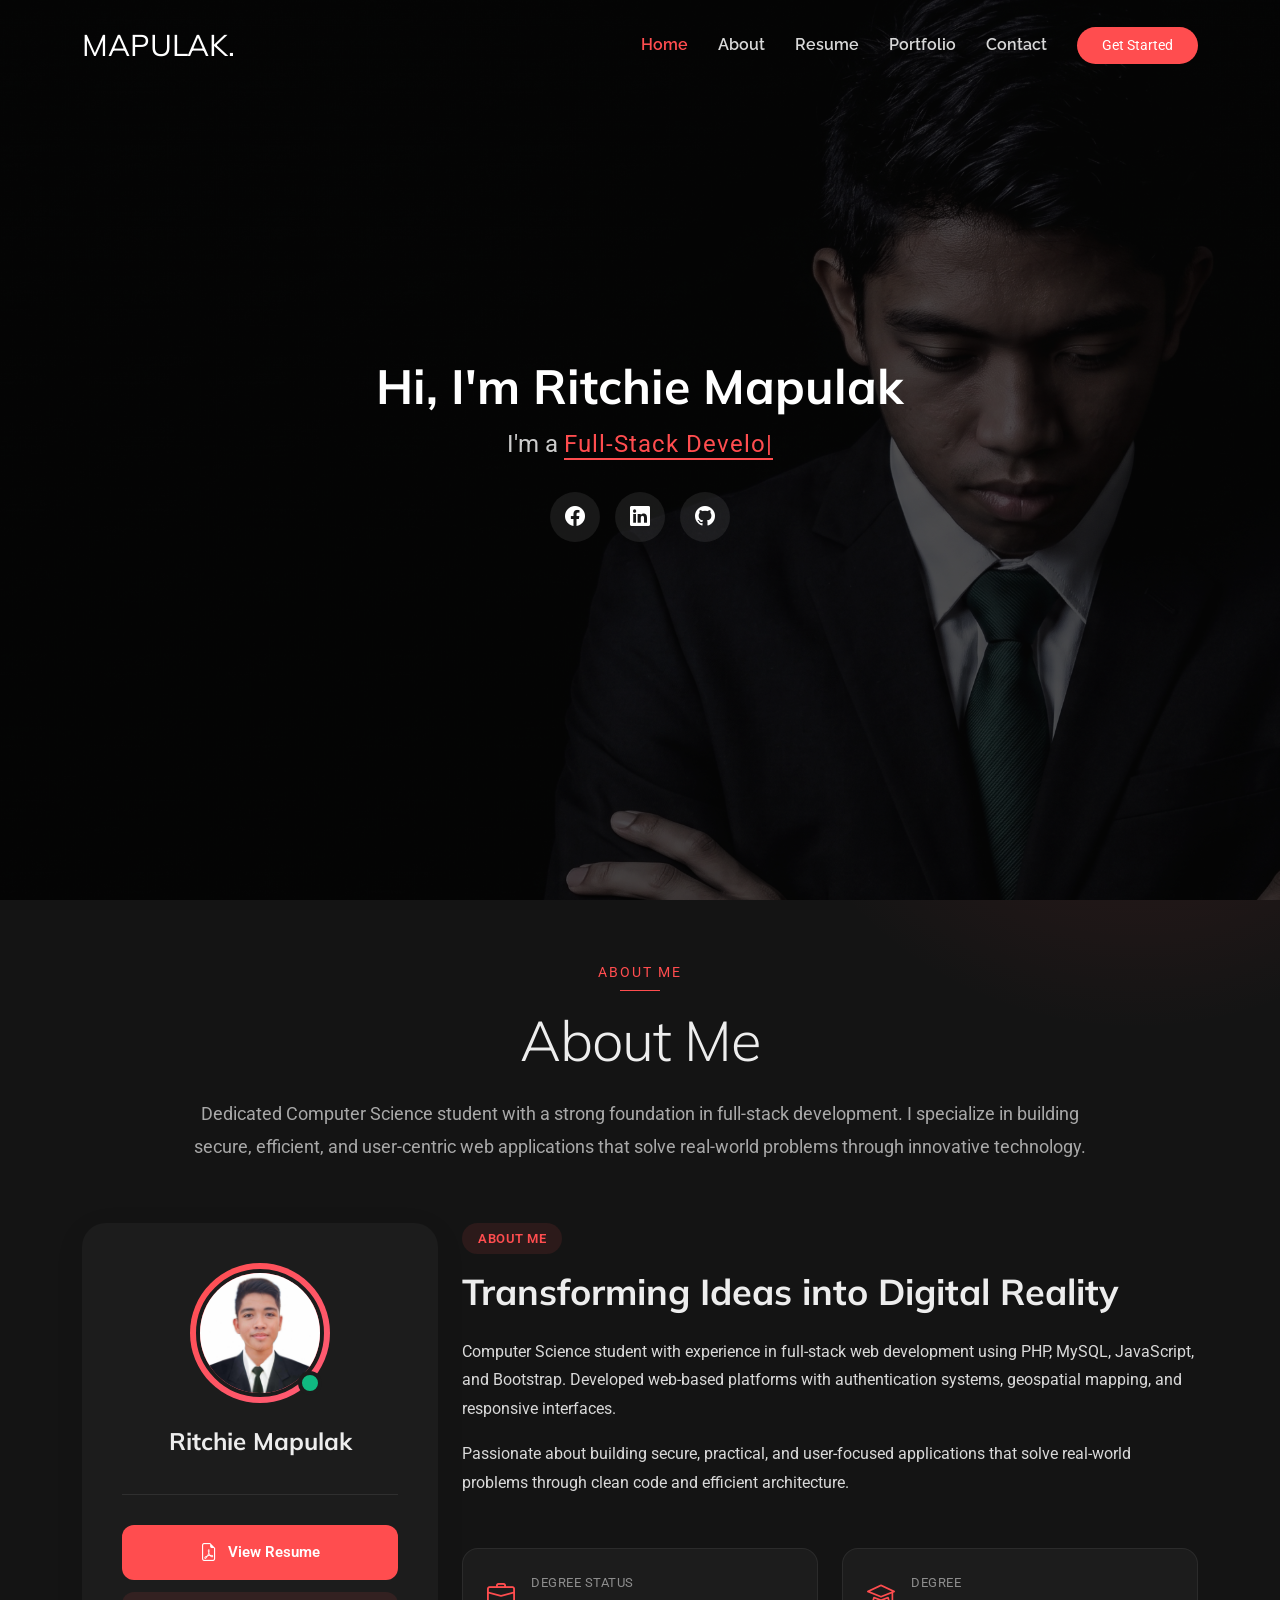
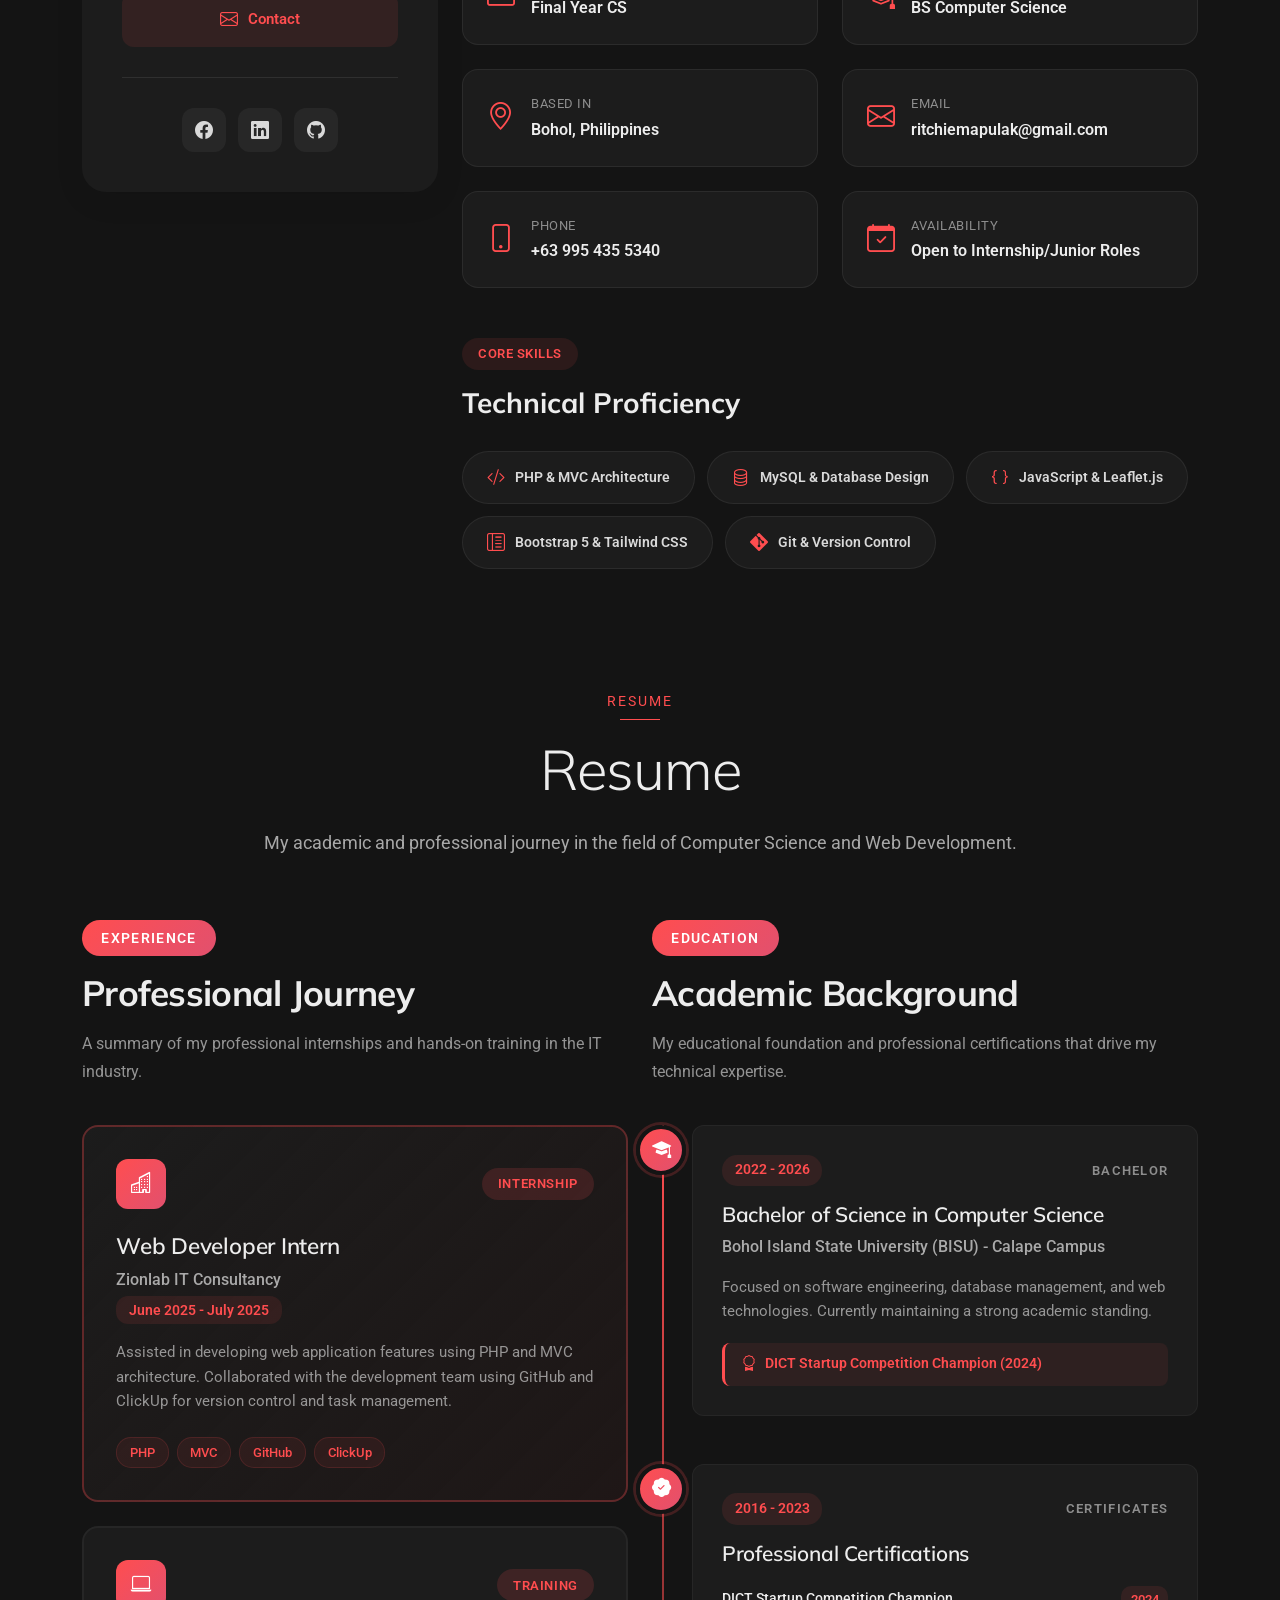
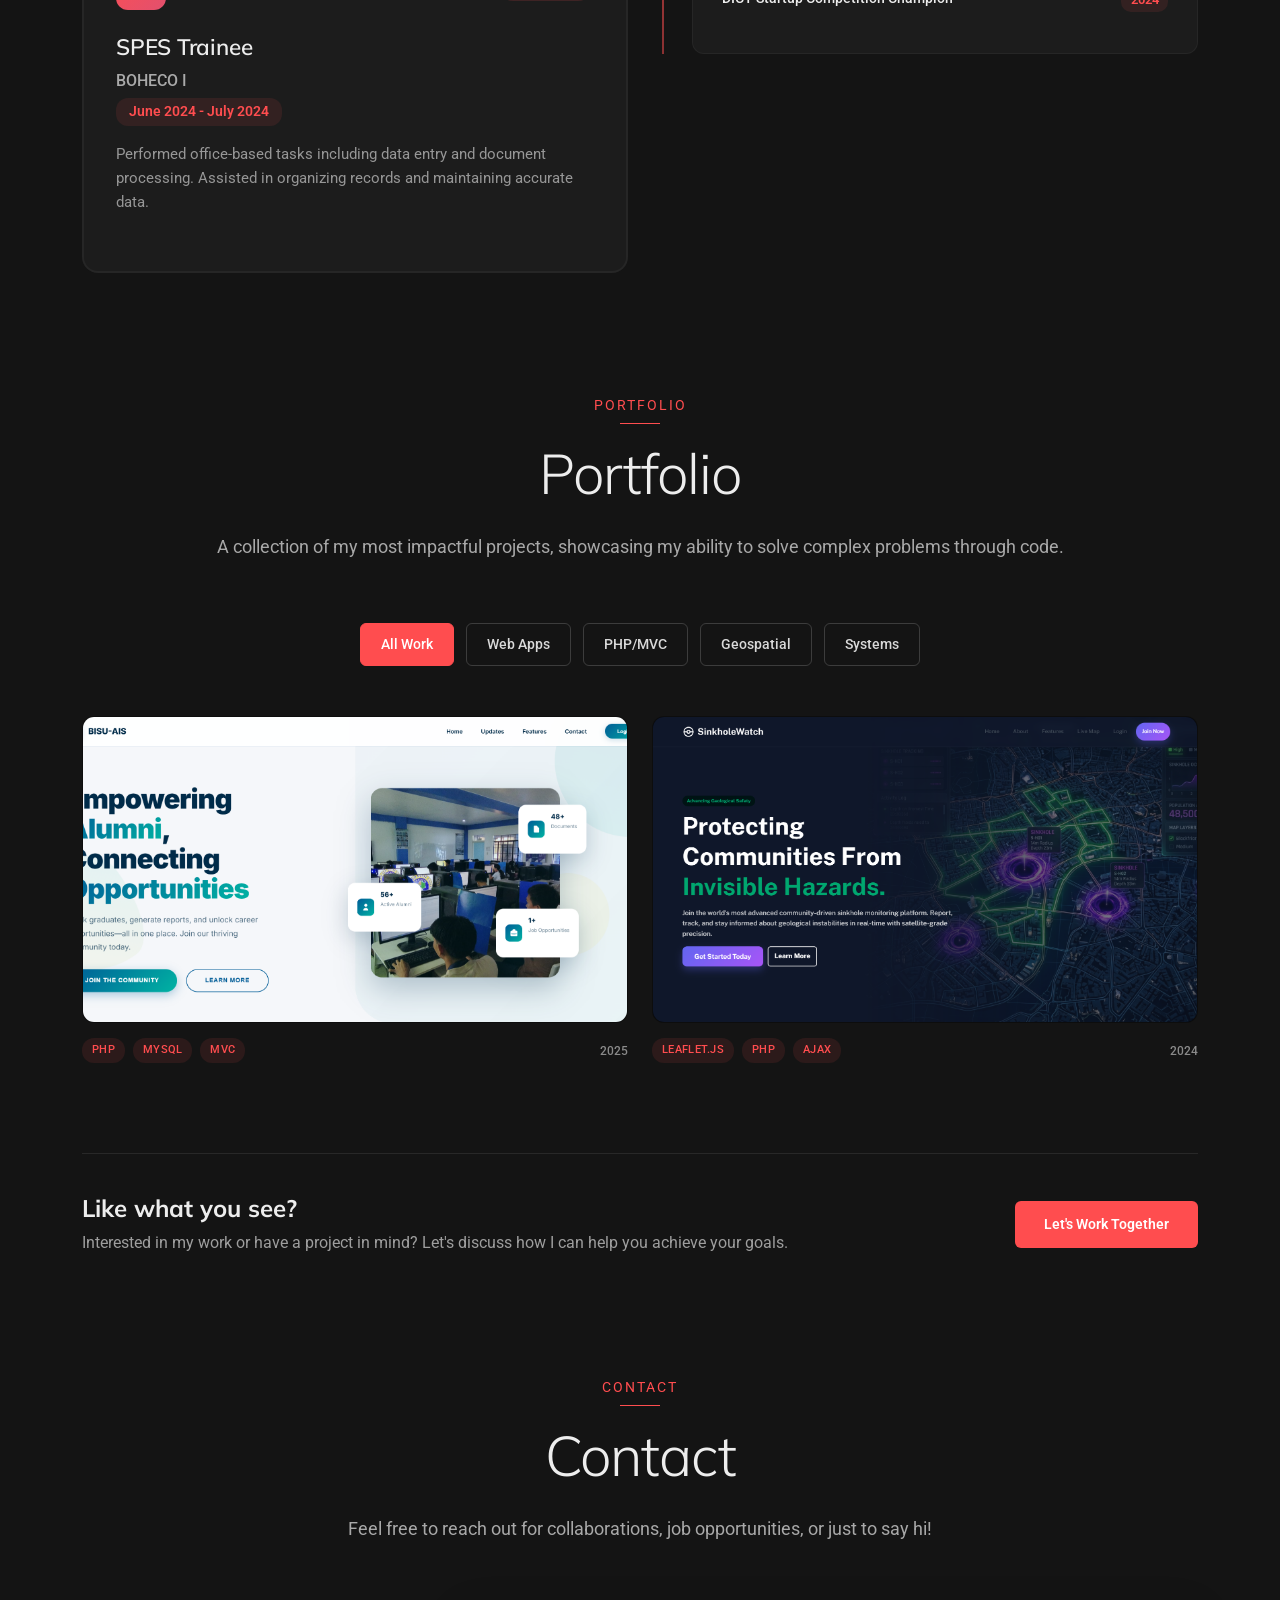
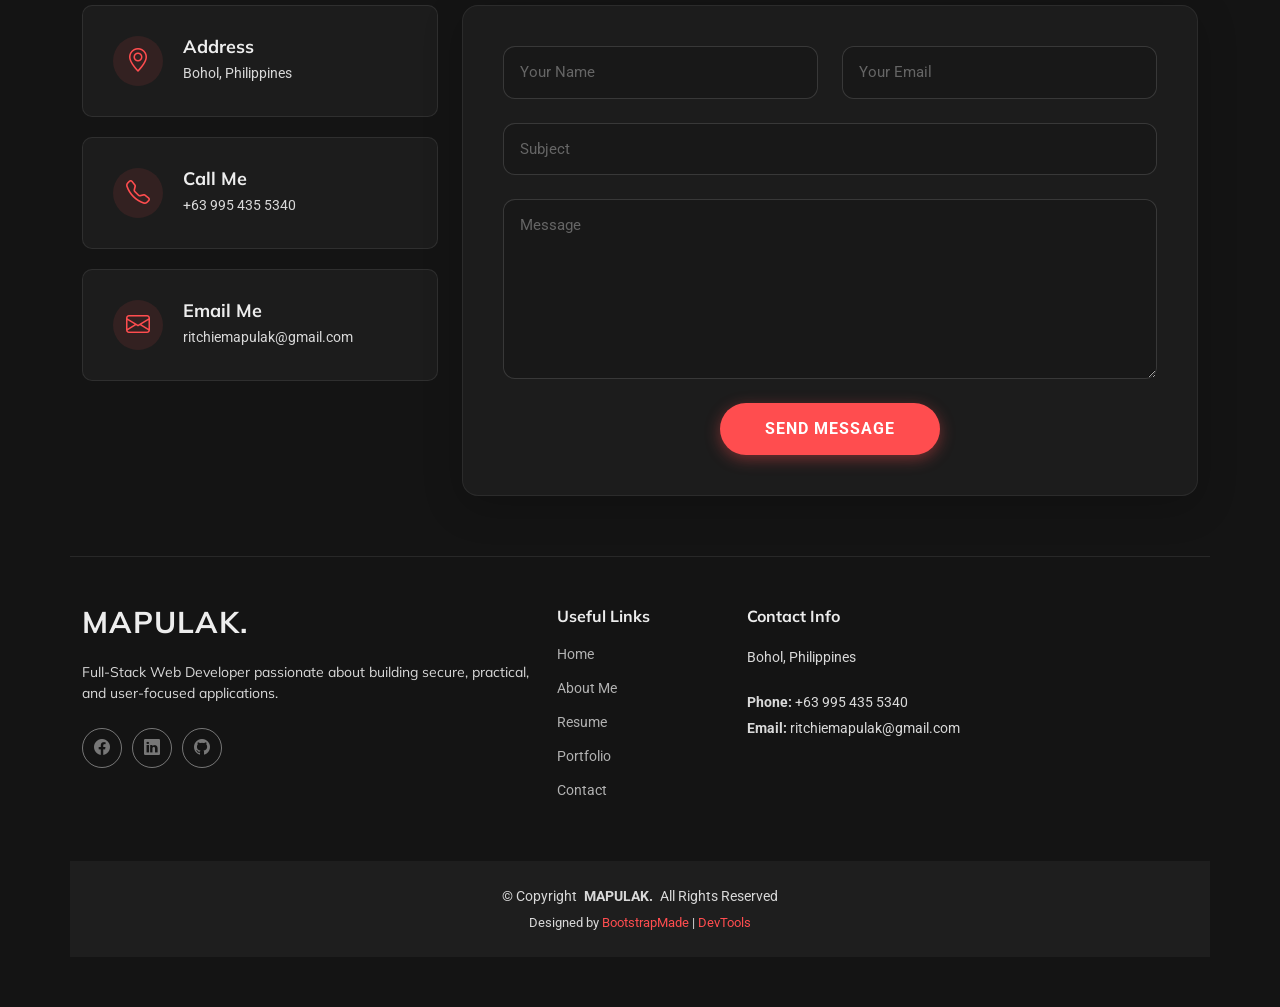
==== index.html @ 87517056 "fix: hide contact form success message after 2 seconds" ====
<!DOCTYPE html>
<html lang="en">

<head>
    <meta charset="utf-8">
    <meta content="width=device-width, initial-scale=1.0" name="viewport">
    <title>Ritchie Mapulak | Full-Stack Developer</title>
    <meta name="description" content="">
    <meta name="keywords" content="">

    <!-- Favicons -->
    <link href="assets/img/favicon.png" rel="icon">
    <link href="assets/img/apple-touch-icon.png" rel="apple-touch-icon">

    <!-- Fonts -->
    <link href="https://fonts.googleapis.com" rel="preconnect">
    <link href="https://fonts.gstatic.com" rel="preconnect" crossorigin>
    <link
        href="https://fonts.googleapis.com/css2?family=Roboto:ital,wght@0,100;0,300;0,400;0,500;0,700;0,900;1,100;1,300;1,400;1,500;1,700;1,900&family=Raleway:ital,wght@0,100;0,200;0,300;0,400;0,500;0,600;0,700;0,800;0,900;1,100;1,200;1,300;1,400;1,500;1,600;1,700;1,800;1,900&family=Mulish:ital,wght@0,200;0,300;0,400;0,500;0,600;0,700;0,800;0,900;1,200;1,300;1,400;1,500;1,600;1,700;1,800;1,900&display=swap"
        rel="stylesheet">

    <!-- Vendor CSS Files -->
    <link href="assets/vendor/bootstrap/css/bootstrap.min.css" rel="stylesheet">
    <link href="assets/vendor/bootstrap-icons/bootstrap-icons.css" rel="stylesheet">
    <link href="assets/vendor/aos/aos.css" rel="stylesheet">
    <link href="assets/vendor/glightbox/css/glightbox.min.css" rel="stylesheet">
    <link href="assets/vendor/swiper/swiper-bundle.min.css" rel="stylesheet">

    <!-- Main CSS File -->
    <link href="assets/css/main.css" rel="stylesheet">

    <!-- =======================================================
  * Template Name: Craftivo
  * Template URL: https://bootstrapmade.com/craftivo-bootstrap-portfolio-template/
  * Updated: Oct 04 2025 with Bootstrap v5.3.8
  * Author: BootstrapMade.com
  * License: https://bootstrapmade.com/license/
  ======================================================== -->
</head>

<body class="index-page">

    <header id="header" class="header d-flex align-items-center fixed-top">
        <div class="container-fluid container-xl position-relative d-flex align-items-center">

            <a href="index.html" class="logo d-flex align-items-center me-auto">
                <!-- <img src="assets/img/logo.png" alt="MAPULAK Logo"> -->
                <h1 class="sitename">MAPULAK.</h1>
            </a>

            <nav id="navmenu" class="navmenu">
                <ul>
                    <li><a href="#hero" class="active">Home</a></li>
                    <li><a href="#about">About</a></li>
                    <li><a href="#resume">Resume</a></li>

                    <li><a href="#portfolio">Portfolio</a></li>

                    <li><a href="#contact">Contact</a></li>
                </ul>
                <i class="mobile-nav-toggle d-xl-none bi bi-list"></i>
            </nav>

            <a class="btn-getstarted" href="#about">Get Started</a>

        </div>
    </header>

    <main class="main">

        <!-- Hero Section -->
        <section id="hero" class="hero section dark-background">

            <img src="assets/img/profile/profile-bg.png" alt="" data-aos="fade-in">

            <div class="container" data-aos="fade-up" data-aos-delay="100">
                <div class="row justify-content-center">
                    <div class="col-lg-8 text-center">
                        <h2>Hi, I'm Ritchie Mapulak</h2>
                        <p>I'm a <span class="typed"
                                data-typed-items="Full-Stack Developer, Computer Science Student"></span><span
                                class="typed-cursor" aria-hidden="true"></span></p>
                        <div class="social-links">
                            <a href="https://www.facebook.com/ritchie.mapulak.2025"><i class="bi bi-facebook"></i></a>
                            <a href="https://www.linkedin.com/in/ritchie-mapulak-37940237b"><i
                                    class="bi bi-linkedin"></i></a>
                            <a href="https://github.com/chichit19"><i class="bi bi-github"></i></a>
                        </div>
                    </div>
                </div>
            </div>

        </section><!-- /Hero Section -->

        <!-- About Section -->
        <section id="about" class="about section">

            <!-- Section Title -->
            <div class="container section-title" data-aos="fade-up">
                <span class="subtitle">About Me</span>
                <h2>About Me</h2>
                <p>Dedicated Computer Science student with a strong foundation in full-stack development. I specialize
                    in building secure, efficient, and user-centric web applications that solve real-world problems
                    through innovative technology.</p>
            </div><!-- End Section Title -->

            <div class="container" data-aos="fade-up" data-aos-delay="100">

                <div class="row gy-5">
                    <div class="col-lg-4" data-aos="zoom-in" data-aos-delay="150">
                        <div class="profile-card">
                            <div class="profile-header">
                                <div class="profile-avatar">
                                    <img src="assets/img/profile/ritchie.jpg" class="img-fluid" alt="Ritchie Mapulak">
                                    <div class="status-indicator"></div>
                                </div>
                                <h3>Ritchie Mapulak</h3>
                            </div>

                            <div class="profile-actions">
                                <a href="https://drive.google.com/file/d/18fUtLZltP4XZn_JzeTpMHirUCY4_HPZD/view?usp=sharing"
                                    target="_blank" class="btn-primary"><i class="bi bi-file-earmark-pdf"></i> View Resume</a>
                                <a href="#contact" class="btn-secondary"><i class="bi bi-envelope"></i> Contact</a>
                            </div>

                            <div class="social-connect">
                                <a href="https://www.facebook.com/ritchie.mapulak.2025"><i
                                        class="bi bi-facebook"></i></a>
                                <a href="https://www.linkedin.com/in/ritchie-mapulak-37940237b"><i
                                        class="bi bi-linkedin"></i></a>
                                <a href="https://github.com/chichit19"><i class="bi bi-github"></i></a>
                            </div>
                        </div>
                    </div>

                    <div class="col-lg-8" data-aos="fade-left" data-aos-delay="200">
                        <div class="content-wrapper">
                            <div class="bio-section">
                                <div class="section-tag">About Me</div>
                                <h2>Transforming Ideas into Digital Reality</h2>
                                <p>Computer Science student with experience in full-stack web development using PHP,
                                    MySQL, JavaScript, and Bootstrap. Developed web-based platforms with authentication
                                    systems, geospatial mapping, and responsive interfaces.</p>
                                <p>Passionate about building secure, practical, and user-focused applications that solve
                                    real-world problems through clean code and efficient architecture.</p>
                            </div>

                            <div class="details-grid">
                                <div class="detail-item" data-aos="fade-up" data-aos-delay="250">
                                    <i class="bi bi-briefcase"></i>
                                    <div class="detail-content">
                                        <span>Degree Status</span>
                                        <strong>Final Year CS</strong>
                                    </div>
                                </div>

                                <div class="detail-item" data-aos="fade-up" data-aos-delay="300">
                                    <i class="bi bi-mortarboard"></i>
                                    <div class="detail-content">
                                        <span>Degree</span>
                                        <strong>BS Computer Science</strong>
                                    </div>
                                </div>

                                <div class="detail-item" data-aos="fade-up" data-aos-delay="350">
                                    <i class="bi bi-geo-alt"></i>
                                    <div class="detail-content">
                                        <span>Based In</span>
                                        <strong>Bohol, Philippines</strong>
                                    </div>
                                </div>

                                <div class="detail-item" data-aos="fade-up" data-aos-delay="100">
                                    <i class="bi bi-envelope"></i>
                                    <div class="detail-content">
                                        <span>Email</span>
                                        <strong>ritchiemapulak@gmail.com</strong>
                                    </div>
                                </div>

                                <div class="detail-item" data-aos="fade-up" data-aos-delay="150">
                                    <i class="bi bi-phone"></i>
                                    <div class="detail-content">
                                        <span>Phone</span>
                                        <strong>+63 995 435 5340</strong>
                                    </div>
                                </div>

                                <div class="detail-item" data-aos="fade-up" data-aos-delay="200">
                                    <i class="bi bi-calendar-check"></i>
                                    <div class="detail-content">
                                        <span>Availability</span>
                                        <strong>Open to Internship/Junior Roles</strong>
                                    </div>
                                </div>
                            </div>

                            <div class="skills-showcase" data-aos="fade-up" data-aos-delay="250">
                                <div class="section-tag">Core Skills</div>
                                <h3>Technical Proficiency</h3>

                                <div class="skills-capsules" data-aos="fade-up" data-aos-delay="300">
                                    <div class="skill-capsule">
                                        <i class="bi bi-code-slash"></i>
                                        <span>PHP & MVC Architecture</span>
                                    </div>
                                    <div class="skill-capsule">
                                        <i class="bi bi-database"></i>
                                        <span>MySQL & Database Design</span>
                                    </div>
                                    <div class="skill-capsule">
                                        <i class="bi bi-braces"></i>
                                        <span>JavaScript & Leaflet.js</span>
                                    </div>
                                    <div class="skill-capsule">
                                        <i class="bi bi-layout-text-sidebar-reverse"></i>
                                        <span>Bootstrap 5 & Tailwind CSS</span>
                                    </div>
                                    <div class="skill-capsule">
                                        <i class="bi bi-git"></i>
                                        <span>Git & Version Control</span>
                                    </div>
                                </div>
                            </div>
                        </div>
                    </div>
                </div>

            </div>

        </section><!-- /About Section -->

        <!-- Resume Section -->
        <section id="resume" class="resume section">

            <!-- Section Title -->
            <div class="container section-title" data-aos="fade-up">
                <span class="subtitle">Resume</span>
                <h2>Resume</h2>
                <p>My academic and professional journey in the field of Computer Science and Web Development.</p>
            </div><!-- End Section Title -->

            <div class="container" data-aos="fade-up" data-aos-delay="100">

                <div class="row gy-5">
                    <div class="col-lg-6">
                        <div class="experience-section">
                            <div class="section-header" data-aos="fade-right" data-aos-delay="200">
                                <div class="header-content">
                                    <span class="section-badge">Experience</span>
                                    <h2>Professional Journey</h2>
                                    <p>A summary of my professional internships and hands-on training in the IT
                                        industry.</p>
                                </div>
                            </div>

                            <div class="experience-cards">
                                <div class="exp-card featured" data-aos="zoom-in" data-aos-delay="300">
                                    <div class="card-header">
                                        <div class="company-logo">
                                            <i class="bi bi-buildings"></i>
                                        </div>
                                        <div class="period-badge">Internship</div>
                                    </div>
                                    <div class="card-body">
                                        <h3>Web Developer Intern</h3>
                                        <p class="company-name">Zionlab IT Consultancy</p>
                                        <span class="duration">June 2025 - July 2025</span>
                                        <p class="description">Assisted in developing web application features using PHP
                                            and MVC architecture. Collaborated with the development team using GitHub
                                            and ClickUp for version control and task management.</p>
                                        <div class="skills-tags">
                                            <span class="skill-tag">PHP</span>
                                            <span class="skill-tag">MVC</span>
                                            <span class="skill-tag">GitHub</span>
                                            <span class="skill-tag">ClickUp</span>
                                        </div>
                                    </div>
                                </div>

                                <div class="exp-card" data-aos="zoom-in" data-aos-delay="350">
                                    <div class="card-header">
                                        <div class="company-logo">
                                            <i class="bi bi-laptop"></i>
                                        </div>
                                        <div class="period-badge">Training</div>
                                    </div>
                                    <div class="card-body">
                                        <h3>SPES Trainee</h3>
                                        <p class="company-name">BOHECO I</p>
                                        <span class="duration">June 2024 - July 2024</span>
                                        <p class="description">Performed office-based tasks including data entry and
                                            document processing. Assisted in organizing records and maintaining accurate
                                            data.</p>
                                    </div>
                                </div>
                            </div>
                        </div>
                    </div>

                    <div class="col-lg-6">
                        <div class="education-section">
                            <div class="section-header" data-aos="fade-left" data-aos-delay="200">
                                <div class="header-content">
                                    <span class="section-badge">Education</span>
                                    <h2>Academic Background</h2>
                                    <p>My educational foundation and professional certifications that drive my technical
                                        expertise.</p>
                                </div>
                            </div>

                            <div class="education-timeline" data-aos="fade-left" data-aos-delay="300">
                                <div class="timeline-track">
                                    <div class="timeline-item">
                                        <div class="timeline-marker">
                                            <i class="bi bi-mortarboard-fill"></i>
                                        </div>
                                        <div class="timeline-content">
                                            <div class="education-meta">
                                                <span class="year-range">2022 - 2026</span>
                                                <span class="degree-level">Bachelor</span>
                                            </div>
                                            <h4>Bachelor of Science in Computer Science</h4>
                                            <p class="institution">Bohol Island State University (BISU) - Calape Campus
                                            </p>
                                            <p class="description">Focused on software engineering, database management,
                                                and web technologies. Currently maintaining a strong academic standing.
                                            </p>
                                            <div class="achievement">
                                                <i class="bi bi-award"></i>
                                                <span>DICT Startup Competition Champion (2024)</span>
                                            </div>
                                        </div>
                                    </div>

                                    <div class="timeline-item">
                                        <div class="timeline-marker">
                                            <i class="bi bi-patch-check-fill"></i>
                                        </div>
                                        <div class="timeline-content">
                                            <div class="education-meta">
                                                <span class="year-range">2016 - 2023</span>
                                                <span class="degree-level">Certificates</span>
                                            </div>
                                            <h4>Professional Certifications</h4>
                                            <div class="certifications-list">
                                                <div class="cert-item">
                                                    <span class="cert-name">DICT Startup Competition Champion</span>
                                                    <span class="cert-year">2024</span>
                                                </div>
                                            </div>
                                        </div>
                                    </div>
                                </div>
                            </div>
                        </div>
                    </div>
                </div>

            </div>

        </section><!-- /Resume Section -->



        <!-- Portfolio Section -->
        <section id="portfolio" class="portfolio section">

            <!-- Section Title -->
            <div class="container section-title" data-aos="fade-up">
                <span class="subtitle">Portfolio</span>
                <h2>Portfolio</h2>
                <p>A collection of my most impactful projects, showcasing my ability to solve complex problems through
                    code.</p>
            </div><!-- End Section Title -->

            <div class="container" data-aos="fade-up" data-aos-delay="100">

                <div class="isotope-layout" data-default-filter="*" data-layout="masonry" data-sort="original-order">
                    <ul class="portfolio-filters isotope-filters" data-aos="fade-up" data-aos-delay="200">
                        <li data-filter="*" class="filter-active">All Work</li>
                        <li data-filter=".filter-webapp">Web Apps</li>
                        <li data-filter=".filter-php">PHP/MVC</li>
                        <li data-filter=".filter-geo">Geospatial</li>
                        <li data-filter=".filter-system">Systems</li>
                    </ul>

                    <div class="row gy-4 isotope-container" data-aos="fade-up" data-aos-delay="300">
                        <div
                            class="col-lg-6 col-md-6 portfolio-item isotope-item filter-webapp filter-php filter-system">
                            <div class="portfolio-card">
                                <div class="portfolio-image-container">
                                    <img src="assets/img/portfolio/portfolio-1.png" alt="BISU AIS" class="img-fluid"
                                        loading="lazy">
                                    <div class="portfolio-overlay">
                                        <div class="portfolio-info">
                                            <span class="project-category">Full-Stack Development</span>
                                            <h4>BISU Alumni Information System</h4>
                                        </div>
                                        <div class="portfolio-actions">
                                            <a href="assets/img/portfolio/portfolio-1.png"
                                                class="glightbox portfolio-link">
                                                <i class="bi bi-eye"></i>
                                            </a>
                                            <a href="https://bisucalapeais.org" target="_blank"
                                                class="portfolio-details" title="Live Preview">
                                                <i class="bi bi-box-arrow-up-right"></i>
                                            </a>
                                        </div>
                                    </div>
                                </div>
                                <div class="portfolio-meta">
                                    <div class="project-tags">
                                        <span class="tag">PHP</span>
                                        <span class="tag">MySQL</span>
                                        <span class="tag">MVC</span>
                                    </div>
                                    <div class="project-year">2025</div>
                                </div>
                            </div>
                        </div>

                        <div class="col-lg-6 col-md-6 portfolio-item isotope-item filter-geo filter-webapp">
                            <div class="portfolio-card">
                                <div class="portfolio-image-container">
                                    <img src="assets/img/portfolio/portfolio-2.png" alt="Sinkhole Watch"
                                        class="img-fluid" loading="lazy">
                                    <div class="portfolio-overlay">
                                        <div class="portfolio-info">
                                            <span class="project-category">Geospatial Platform</span>
                                            <h4>Sinkhole-Watch</h4>
                                        </div>
                                        <div class="portfolio-actions">
                                            <a href="assets/img/portfolio/portfolio-2.png"
                                                class="glightbox portfolio-link">
                                                <i class="bi bi-eye"></i>
                                            </a>
                                            <a href="http://sinkholewatch.wuaze.com" target="_blank"
                                                class="portfolio-details" title="Live Preview">
                                                <i class="bi bi-box-arrow-up-right"></i>
                                            </a>
                                        </div>
                                    </div>
                                </div>
                                <div class="portfolio-meta">
                                    <div class="project-tags">
                                        <span class="tag">Leaflet.js</span>
                                        <span class="tag">PHP</span>
                                        <span class="tag">AJAX</span>
                                    </div>
                                    <div class="project-year">2024</div>
                                </div>
                            </div>
                        </div>

                        <!-- End Portfolio Items -->
                    </div>

                </div>

                <div class="portfolio-bottom" data-aos="fade-up" data-aos-delay="400">
                    <div class="row align-items-center">
                        <div class="col-lg-8">
                            <h3>Like what you see?</h3>
                            <p>Interested in my work or have a project in mind? Let's discuss how I can help you achieve
                                your goals.</p>
                        </div>
                        <div class="col-lg-4 text-lg-end">
                            <a href="#contact" class="btn btn-accent">Let's Work Together</a>
                        </div>
                    </div>
                </div>

            </div>

        </section><!-- /Portfolio Section -->

        <!-- Contact Section -->
        <section id="contact" class="contact section">

            <!-- Section Title -->
            <div class="container section-title" data-aos="fade-up">
                <span class="subtitle">Contact</span>
                <h2>Contact</h2>
                <p>Feel free to reach out for collaborations, job opportunities, or just to say hi!</p>
            </div><!-- End Section Title -->

            <div class="container">

                <div class="row gy-4">

                    <div class="col-lg-4">
                        <div class="info-item">
                            <div class="icon-wrapper">
                                <i class="bi bi-geo-alt"></i>
                            </div>
                            <div>
                                <h3>Address</h3>
                                <p>Bohol, Philippines</p>
                            </div>
                        </div>

                        <div class="info-item">
                            <div class="icon-wrapper">
                                <i class="bi bi-telephone"></i>
                            </div>
                            <div>
                                <h3>Call Me</h3>
                                <p>+63 995 435 5340</p>
                            </div>
                        </div>

                        <div class="info-item">
                            <div class="icon-wrapper">
                                <i class="bi bi-envelope"></i>
                            </div>
                            <div>
                                <h3>Email Me</h3>
                                <p>ritchiemapulak@gmail.com</p>
                            </div>
                        </div>

                    </div>

                    <div class="col-lg-8">
                        <form action="https://formspree.io/f/mrejvlpk" method="POST" id="contact-form">
                            <div class="row gy-4">

                                <div class="col-md-6">
                                    <input type="text" name="name" class="form-control" placeholder="Your Name"
                                        required="">
                                </div>

                                <div class="col-md-6">
                                    <input type="email" class="form-control" name="email" placeholder="Your Email"
                                        required="">
                                </div>

                                <div class="col-md-12">
                                    <input type="text" class="form-control" name="subject" placeholder="Subject"
                                        required="">
                                </div>

                                <div class="col-md-12">
                                    <textarea class="form-control" name="message" rows="6" placeholder="Message"
                                        required=""></textarea>
                                </div>

                                <div class="col-md-12 text-center">
                                    <div class="status-container">
                                        <div class="loading">Sending...</div>
                                        <div class="error-message"></div>
                                        <div class="sent-message">Your message has been sent. Thank you!</div>
                                    </div>

                                    <button type="submit" class="btn-submit">Send Message</button>
                                </div>

                            </div>
                        </form>

                        <script>
                            document.getElementById('contact-form').addEventListener('submit', function (event) {
                                event.preventDefault();
                                const form = this;
                                const loading = form.querySelector('.loading');
                                const errorMsg = form.querySelector('.error-message');
                                const sentMsg = form.querySelector('.sent-message');
                                const button = form.querySelector('button[type="submit"]');

                                loading.classList.add('d-block');
                                errorMsg.classList.remove('d-block');
                                sentMsg.classList.remove('d-block');
                                button.disabled = true;

                                const formData = new FormData(form);

                                fetch(form.action, {
                                    method: 'POST',
                                    body: formData,
                                    headers: {
                                        'Accept': 'application/json'
                                    }
                                }).then(response => {
                                    loading.classList.remove('d-block');
                                    if (response.ok) {
                                        sentMsg.classList.add('d-block');
                                        form.reset();
                                        setTimeout(() => {
                                            sentMsg.classList.remove('d-block');
                                        }, 2000);
                                    } else {
                                        response.json().then(data => {
                                            if (Object.hasOwn(data, 'errors')) {
                                                errorMsg.innerHTML = data["errors"].map(error => error["message"]).join(", ");
                                            } else {
                                                errorMsg.innerHTML = "Oops! There was a problem submitting your form";
                                            }
                                            errorMsg.classList.add('d-block');
                                        })
                                    }
                                }).catch(error => {
                                    loading.classList.remove('d-block');
                                    errorMsg.innerHTML = "Oops! There was a problem submitting your form";
                                    errorMsg.classList.add('d-block');
                                }).finally(() => {
                                    button.disabled = false;
                                });
                            });
                        </script>
                    </div>

                </div>

            </div>

        </section><!-- /Contact Section -->

    </main>

    <footer id="footer" class="footer">

        <div class="container footer-top">
            <div class="row gy-4">
                <div class="col-lg-5 col-md-12 footer-about">
                    <a href="index.html" class="logo d-flex align-items-center">
                        <span class="sitename">MAPULAK.</span>
                    </a>
                    <p>Full-Stack Web Developer passionate about building secure, practical, and user-focused
                        applications.</p>
                    <div class="social-links d-flex mt-4">
                        <a href="https://www.facebook.com/ritchie.mapulak.2025"><i class="bi bi-facebook"></i></a>
                        <a href="https://www.linkedin.com/in/ritchie-mapulak-37940237b"><i
                                class="bi bi-linkedin"></i></a>
                        <a href="https://github.com/chichit19"><i class="bi bi-github"></i></a>
                    </div>
                </div>

                <div class="col-lg-2 col-6 footer-links">
                    <h4>Useful Links</h4>
                    <ul>
                        <li><a href="#hero">Home</a></li>
                        <li><a href="#about">About Me</a></li>
                        <li><a href="#resume">Resume</a></li>
                        <li><a href="#portfolio">Portfolio</a></li>
                        <li><a href="#contact">Contact</a></li>
                    </ul>
                </div>



                <div class="col-lg-3 col-md-12 footer-contact text-center text-md-start">
                    <h4>Contact Info</h4>
                    <p>Bohol, Philippines</p>
                    <p class="mt-4"><strong>Phone:</strong> <span>+63 995 435 5340</span></p>
                    <p><strong>Email:</strong> <span>ritchiemapulak@gmail.com</span></p>
                </div>

            </div>
        </div>

        <div class="container copyright text-center mt-4">
            <p>© <span>Copyright</span> <strong class="px-1 sitename">MAPULAK.</strong> <span>All Rights Reserved</span>
            </p>
            <div class="credits">
                <!-- All the links in the footer should remain intact. -->
                <!-- You can delete the links only if you've purchased the pro version. -->
                <!-- Licensing information: https://bootstrapmade.com/license/ -->
                <!-- Purchase the pro version with working PHP/AJAX contact form: [buy-url] -->
                Designed by <a href="https://bootstrapmade.com/">BootstrapMade</a> | <a
                    href="https://bootstrapmade.com/tools/">DevTools</a>
            </div>
        </div>

    </footer>

    <!-- Scroll Top -->
    <a href="#" id="scroll-top" class="scroll-top d-flex align-items-center justify-content-center"><i
            class="bi bi-arrow-up-short"></i></a>

    <!-- Preloader -->
    <div id="preloader"></div>

    <!-- Vendor JS Files -->
    <script src="assets/vendor/bootstrap/js/bootstrap.bundle.min.js"></script>
    <script src="assets/vendor/aos/aos.js"></script>
    <script src="assets/vendor/typed.js/typed.umd.js"></script>
    <script src="assets/vendor/waypoints/noframework.waypoints.js"></script>
    <script src="assets/vendor/glightbox/js/glightbox.min.js"></script>
    <script src="assets/vendor/imagesloaded/imagesloaded.pkgd.min.js"></script>
    <script src="assets/vendor/isotope-layout/isotope.pkgd.min.js"></script>
    <script src="assets/vendor/swiper/swiper-bundle.min.js"></script>

    <!-- Main JS File -->
    <script src="assets/js/main.js"></script>

</body>

</html>
---- assets/css/main.css ----
/**
* Template Name: Craftivo
* Template URL: https://bootstrapmade.com/craftivo-bootstrap-portfolio-template/
* Updated: Oct 04 2025 with Bootstrap v5.3.8
* Author: BootstrapMade.com
* License: https://bootstrapmade.com/license/
*/

@charset "UTF-8";

/*--------------------------------------------------------------
# Font & Color Variables
# Help: https://bootstrapmade.com/color-system/
--------------------------------------------------------------*/
/* Fonts */
:root {
  --default-font: "Roboto", system-ui, -apple-system, "Segoe UI", Roboto, "Helvetica Neue", Arial, "Noto Sans", "Liberation Sans", sans-serif, "Apple Color Emoji", "Segoe UI Emoji", "Segoe UI Symbol", "Noto Color Emoji";
  --heading-font: "Mulish", sans-serif;
  --nav-font: "Raleway", sans-serif;
}

/* Global Colors - The following color variables are used throughout the website. Updating them here will change the color scheme of the entire website */
:root {
  --background-color: #141414;
  /* Background color for the entire website, including individual sections */
  --default-color: #d9d9d9;
  /* Default color used for the majority of the text content across the entire website */
  --heading-color: #ededed;
  /* Color for headings, subheadings and title throughout the website */
  --accent-color: #ff4d4f;
  /* Accent color that represents your brand on the website. It's used for buttons, links, and other elements that need to stand out */
  --surface-color: #1c1c1c;
  /* The surface color is used as a background of boxed elements within sections, such as cards, icon boxes, or other elements that require a visual separation from the global background. */
  --contrast-color: #ffffff;
  /* Contrast color for text, ensuring readability against backgrounds of accent, heading, or default colors. */
}

/* Nav Menu Colors - The following color variables are used specifically for the navigation menu. They are separate from the global colors to allow for more customization options */
:root {
  --nav-color: #d9d9d9;
  /* The default color of the main navmenu links */
  --nav-hover-color: #ff4d4f;
  /* Applied to main navmenu links when they are hovered over or active */
  --nav-mobile-background-color: #2e2e2e;
  /* Used as the background color for mobile navigation menu */
  --nav-dropdown-background-color: #2e2e2e;
  /* Used as the background color for dropdown items that appear when hovering over primary navigation items */
  --nav-dropdown-color: #d9d9d9;
  /* Used for navigation links of the dropdown items in the navigation menu. */
  --nav-dropdown-hover-color: #ff4d4f;
  /* Similar to --nav-hover-color, this color is applied to dropdown navigation links when they are hovered over. */
}

/* Color Presets - These classes override global colors when applied to any section or element, providing reuse of the sam color scheme. */

.light-background {
  --background-color: rgba(41, 41, 41, 0.8);
  --surface-color: #484848;
}

.dark-background {
  --background-color: #060606;
  --default-color: #ffffff;
  --heading-color: #ffffff;
  --surface-color: #252525;
  --contrast-color: #ffffff;
}

/* Smooth scroll */
:root {
  scroll-behavior: smooth;
}

/*--------------------------------------------------------------
# General Styling & Shared Classes
--------------------------------------------------------------*/
body {
  color: var(--default-color);
  background-color: var(--background-color);
  font-family: var(--default-font);
}

a {
  color: var(--accent-color);
  text-decoration: none;
  transition: 0.3s;
}

a:hover {
  color: color-mix(in srgb, var(--accent-color), transparent 25%);
  text-decoration: none;
}

h1,
h2,
h3,
h4,
h5,
h6 {
  color: var(--heading-color);
  font-family: var(--heading-font);
}

/* PHP Email Form Messages
------------------------------*/
.php-email-form .error-message {
  display: none;
  background: #df1529;
  color: #ffffff;
  text-align: left;
  padding: 15px;
  margin-bottom: 24px;
  font-weight: 600;
}

.php-email-form .sent-message {
  display: none;
  color: #ffffff;
  background: #059652;
  text-align: center;
  padding: 15px;
  margin-bottom: 24px;
  font-weight: 600;
}

.php-email-form .loading {
  display: none;
  background: var(--surface-color);
  text-align: center;
  padding: 15px;
  margin-bottom: 24px;
}

.php-email-form .loading:before {
  content: "";
  display: inline-block;
  border-radius: 50%;
  width: 24px;
  height: 24px;
  margin: 0 10px -6px 0;
  border: 3px solid var(--accent-color);
  border-top-color: var(--surface-color);
  animation: php-email-form-loading 1s linear infinite;
}

@keyframes php-email-form-loading {
  0% {
    transform: rotate(0deg);
  }

  100% {
    transform: rotate(360deg);
  }
}

/*--------------------------------------------------------------
# Global Header
--------------------------------------------------------------*/
.header {
  --heading-color: #ffffff;
  color: var(--default-color);
  background-color: var(--background-color);
  padding: 15px 0;
  transition: all 0.5s;
  z-index: 997;
}

.header .logo {
  line-height: 1;
}

.header .logo img {
  max-height: 48px;
  margin-right: 12px;
}

.header .logo h1 {
  font-size: 30px;
  margin: 0;
  font-weight: 400;
  color: var(--heading-color);
}

.header .btn-getstarted,
.header .btn-getstarted:focus {
  color: var(--contrast-color);
  background: var(--accent-color);
  font-size: 14px;
  padding: 8px 25px;
  margin: 0 0 0 30px;
  border-radius: 50px;
  transition: 0.3s;
}

.header .btn-getstarted:hover,
.header .btn-getstarted:focus:hover {
  color: var(--contrast-color);
  background: color-mix(in srgb, var(--accent-color), transparent 15%);
}

@media (max-width: 1200px) {
  .header .logo {
    order: 1;
  }

  .header .btn-getstarted {
    order: 2;
    margin: 0 15px 0 0;
    padding: 6px 15px;
  }

  .header .navmenu {
    order: 3;
  }
}

.scrolled .header {
  box-shadow: 0px 0 18px rgba(0, 0, 0, 0.1);
}

/* Global Header on Scroll
------------------------------*/
.scrolled .header {
  --background-color: rgba(20, 20, 20, 0.8);
}

/* Index Page Header
------------------------------*/
.index-page .header {
  --background-color: rgba(255, 255, 255, 0);
}

/* Index Page Header on Scroll
------------------------------*/
.index-page.scrolled .header {
  --background-color: rgba(20, 20, 20, 0.8);
}

/*--------------------------------------------------------------
# Navigation Menu
--------------------------------------------------------------*/
/* Navmenu - Desktop */
@media (min-width: 1200px) {
  .navmenu {
    padding: 0;
  }

  .navmenu ul {
    margin: 0;
    padding: 0;
    display: flex;
    list-style: none;
    align-items: center;
  }

  .navmenu li {
    position: relative;
  }

  .navmenu a,
  .navmenu a:focus {
    color: var(--nav-color);
    padding: 18px 15px;
    font-size: 16px;
    font-family: var(--nav-font);
    font-weight: 600;
    display: flex;
    align-items: center;
    justify-content: space-between;
    white-space: nowrap;
    transition: 0.3s;
  }

  .navmenu a i,
  .navmenu a:focus i {
    font-size: 12px;
    line-height: 0;
    margin-left: 5px;
    transition: 0.3s;
  }

  .navmenu li:last-child a {
    padding-right: 0;
  }

  .navmenu li:hover>a,
  .navmenu .active,
  .navmenu .active:focus {
    color: var(--nav-hover-color);
  }

  .navmenu .dropdown ul {
    margin: 0;
    padding: 10px 0;
    background: var(--nav-dropdown-background-color);
    display: block;
    position: absolute;
    visibility: hidden;
    left: 14px;
    top: 130%;
    opacity: 0;
    transition: 0.3s;
    border-radius: 4px;
    z-index: 99;
    box-shadow: 0px 0px 30px rgba(0, 0, 0, 0.1);
  }

  .navmenu .dropdown ul li {
    min-width: 200px;
  }

  .navmenu .dropdown ul a {
    padding: 10px 20px;
    font-size: 15px;
    text-transform: none;
    color: var(--nav-dropdown-color);
  }

  .navmenu .dropdown ul a i {
    font-size: 12px;
  }

  .navmenu .dropdown ul a:hover,
  .navmenu .dropdown ul .active:hover,
  .navmenu .dropdown ul li:hover>a {
    color: var(--nav-dropdown-hover-color);
  }

  .navmenu .dropdown:hover>ul {
    opacity: 1;
    top: 100%;
    visibility: visible;
  }

  .navmenu .dropdown .dropdown ul {
    top: 0;
    left: -90%;
    visibility: hidden;
  }

  .navmenu .dropdown .dropdown:hover>ul {
    opacity: 1;
    top: 0;
    left: -100%;
    visibility: visible;
  }
}

/* Navmenu - Mobile */
@media (max-width: 1199px) {
  .mobile-nav-toggle {
    color: var(--nav-color);
    font-size: 28px;
    line-height: 0;
    margin-right: 10px;
    cursor: pointer;
    transition: color 0.3s;
  }

  .navmenu {
    padding: 0;
    z-index: 9997;
  }

  .navmenu ul {
    display: none;
    list-style: none;
    position: absolute;
    inset: 60px 20px 20px 20px;
    padding: 10px 0;
    margin: 0;
    border-radius: 6px;
    background-color: var(--nav-mobile-background-color);
    overflow-y: auto;
    transition: 0.3s;
    z-index: 9998;
    box-shadow: 0px 0px 30px rgba(0, 0, 0, 0.1);
  }

  .navmenu a,
  .navmenu a:focus {
    color: var(--nav-dropdown-color);
    padding: 10px 20px;
    font-family: var(--nav-font);
    font-size: 17px;
    font-weight: 500;
    display: flex;
    align-items: center;
    justify-content: space-between;
    white-space: nowrap;
    transition: 0.3s;
  }

  .navmenu a i,
  .navmenu a:focus i {
    font-size: 12px;
    line-height: 0;
    margin-left: 5px;
    width: 30px;
    height: 30px;
    display: flex;
    align-items: center;
    justify-content: center;
    border-radius: 50%;
    transition: 0.3s;
    background-color: color-mix(in srgb, var(--accent-color), transparent 90%);
  }

  .navmenu a i:hover,
  .navmenu a:focus i:hover {
    background-color: var(--accent-color);
    color: var(--contrast-color);
  }

  .navmenu a:hover,
  .navmenu .active,
  .navmenu .active:focus {
    color: var(--nav-dropdown-hover-color);
  }

  .navmenu .active i,
  .navmenu .active:focus i {
    background-color: var(--accent-color);
    color: var(--contrast-color);
    transform: rotate(180deg);
  }

  .navmenu .dropdown ul {
    position: static;
    display: none;
    z-index: 99;
    padding: 10px 0;
    margin: 10px 20px;
    background-color: var(--nav-dropdown-background-color);
    border: 1px solid color-mix(in srgb, var(--default-color), transparent 90%);
    box-shadow: none;
    transition: all 0.5s ease-in-out;
  }

  .navmenu .dropdown ul ul {
    background-color: rgba(33, 37, 41, 0.1);
  }

  .navmenu .dropdown>.dropdown-active {
    display: block;
    background-color: rgba(33, 37, 41, 0.03);
  }

  .mobile-nav-active {
    overflow: hidden;
  }

  .mobile-nav-active .mobile-nav-toggle {
    color: #fff;
    position: absolute;
    font-size: 32px;
    top: 15px;
    right: 15px;
    margin-right: 0;
    z-index: 9999;
  }

  .mobile-nav-active .navmenu {
    position: fixed;
    overflow: hidden;
    inset: 0;
    background: rgba(33, 37, 41, 0.8);
    transition: 0.3s;
  }

  .mobile-nav-active .navmenu>ul {
    display: block;
  }
}

/*--------------------------------------------------------------
# Global Footer
--------------------------------------------------------------*/
.footer {
  color: var(--default-color);
  background-color: var(--background-color);
  font-size: 14px;
  padding-bottom: 50px;
  position: relative;
}

.footer .footer-top {
  padding-top: 50px;
  border-top: 1px solid color-mix(in srgb, var(--default-color), transparent 90%);
}

.footer .footer-about .logo {
  line-height: 1;
  margin-bottom: 25px;
}

.footer .footer-about .logo img {
  max-height: 40px;
  margin-right: 6px;
}

.footer .footer-about .logo span {
  color: var(--heading-color);
  font-size: 30px;
  font-weight: 700;
  letter-spacing: 1px;
  font-family: var(--heading-font);
}

.footer .footer-about p {
  font-size: 14px;
  font-family: var(--heading-font);
}

.footer .social-links a {
  display: flex;
  align-items: center;
  justify-content: center;
  width: 40px;
  height: 40px;
  border-radius: 50%;
  border: 1px solid color-mix(in srgb, var(--default-color), transparent 50%);
  font-size: 16px;
  color: color-mix(in srgb, var(--default-color), transparent 50%);
  margin-right: 10px;
  transition: 0.3s;
}

.footer .social-links a:hover {
  color: var(--accent-color);
  border-color: var(--accent-color);
}

.footer h4 {
  font-size: 16px;
  font-weight: bold;
  position: relative;
  padding-bottom: 12px;
}

.footer .footer-links {
  margin-bottom: 30px;
}

.footer .footer-links ul {
  list-style: none;
  padding: 0;
  margin: 0;
}

.footer .footer-links ul i {
  padding-right: 2px;
  font-size: 12px;
  line-height: 0;
}

.footer .footer-links ul li {
  padding: 10px 0;
  display: flex;
  align-items: center;
}

.footer .footer-links ul li:first-child {
  padding-top: 0;
}

.footer .footer-links ul a {
  color: color-mix(in srgb, var(--default-color), transparent 20%);
  display: inline-block;
  line-height: 1;
}

.footer .footer-links ul a:hover {
  color: var(--accent-color);
}

.footer .footer-contact p {
  margin-bottom: 5px;
}

.footer .copyright {
  padding-top: 25px;
  padding-bottom: 25px;
  background-color: color-mix(in srgb, var(--default-color), transparent 95%);
}

.footer .copyright p {
  margin-bottom: 0;
}

.footer .credits {
  margin-top: 6px;
  font-size: 13px;
}

/*--------------------------------------------------------------
# Preloader
--------------------------------------------------------------*/
#preloader {
  position: fixed;
  inset: 0;
  z-index: 999999;
  overflow: hidden;
  background: var(--background-color);
  transition: all 0.6s ease-out;
}

#preloader:before {
  content: "";
  position: fixed;
  top: calc(50% - 30px);
  left: calc(50% - 30px);
  border: 6px solid #ffffff;
  border-color: var(--accent-color) transparent var(--accent-color) transparent;
  border-radius: 50%;
  width: 60px;
  height: 60px;
  animation: animate-preloader 1.5s linear infinite;
}

@keyframes animate-preloader {
  0% {
    transform: rotate(0deg);
  }

  100% {
    transform: rotate(360deg);
  }
}

/*--------------------------------------------------------------
# Scroll Top Button
--------------------------------------------------------------*/
.scroll-top {
  position: fixed;
  visibility: hidden;
  opacity: 0;
  right: 15px;
  bottom: 15px;
  z-index: 99999;
  background-color: var(--accent-color);
  width: 40px;
  height: 40px;
  border-radius: 4px;
  transition: all 0.4s;
}

.scroll-top i {
  font-size: 24px;
  color: var(--contrast-color);
  line-height: 0;
}

.scroll-top:hover {
  background-color: color-mix(in srgb, var(--accent-color), transparent 20%);
  color: var(--contrast-color);
}

.scroll-top.active {
  visibility: visible;
  opacity: 1;
}

/*--------------------------------------------------------------
# Disable aos animation delay on mobile devices
--------------------------------------------------------------*/
@media screen and (max-width: 768px) {
  [data-aos-delay] {
    transition-delay: 0 !important;
  }
}

/*--------------------------------------------------------------
# Global Page Titles & Breadcrumbs
--------------------------------------------------------------*/
.page-title {
  color: var(--default-color);
  background-color: var(--background-color);
  padding: 20px 0;
  position: relative;
}

.page-title h1 {
  font-size: 28px;
  font-weight: 700;
  margin: 0;
}

.page-title .breadcrumbs ol {
  display: flex;
  flex-wrap: wrap;
  list-style: none;
  padding: 0 0 10px 0;
  margin: 0;
  font-size: 14px;
  font-weight: 400;
}

.page-title .breadcrumbs ol li+li {
  padding-left: 10px;
}

.page-title .breadcrumbs ol li+li::before {
  content: "/";
  display: inline-block;
  padding-right: 10px;
  color: color-mix(in srgb, var(--default-color), transparent 70%);
}

/*--------------------------------------------------------------
# Global Sections
--------------------------------------------------------------*/
section,
.section {
  color: var(--default-color);
  background-color: var(--background-color);
  padding: 60px 0;
  scroll-margin-top: 90px;
  overflow: clip;
}

@media (max-width: 1199px) {
  section,
  .section {
    scroll-margin-top: 66px;
  }
}

@media (max-width: 768px) {
  section,
  .section {
    padding: 40px 0;
  }
}

/*--------------------------------------------------------------
# Global Section Titles
--------------------------------------------------------------*/
.section-title {
  text-align: center;
  padding-bottom: 60px;
  position: relative;
}

.section-title h2 {
  font-size: 3.5rem;
  font-weight: 300;
  line-height: 1.2;
  color: var(--heading-color);
  margin-bottom: 1.5rem;
  letter-spacing: -1px;
}

@media (max-width: 768px) {
  .section-title {
    padding-bottom: 30px;
  }

  .section-title h2 {
    font-size: 2.5rem;
  }
}

.section-title .subtitle {
  display: inline-block;
  font-size: 0.875rem;
  font-weight: 400;
  color: var(--accent-color);
  text-transform: uppercase;
  letter-spacing: 2px;
  margin-bottom: 1.5rem;
  position: relative;
}

.section-title .subtitle::after {
  content: "";
  position: absolute;
  bottom: -8px;
  left: 50%;
  transform: translateX(-50%);
  width: 40px;
  height: 1px;
  background: var(--accent-color);
}

.section-title p {
  font-size: 1.125rem;
  line-height: 1.8;
  color: color-mix(in srgb, var(--default-color), transparent 25%);
  max-width: 900px;
  margin: 0 auto;
  text-wrap: balance;
}

/*--------------------------------------------------------------
# Hero Section
--------------------------------------------------------------*/
.hero {
  padding-top: 80px;
  min-height: 100vh;
  position: relative;
  display: flex;
  align-items: center;
  justify-content: center;
  overflow: hidden;
  padding-bottom: 80px;
}

.hero img {
  position: absolute;
  inset: 0;
  display: block;
  width: 100%;
  height: 100%;
  object-fit: cover;
  z-index: 1;
}

.hero:before {
  content: "";
  background: color-mix(in srgb, var(--background-color), transparent 30%);
  position: absolute;
  inset: 0;
  z-index: 2;
  border-radius: 0;
}

.hero .container {
  position: relative;
  z-index: 3;
}

.hero h2 {
  margin: 0;
  font-size: 48px;
  font-weight: 700;
}

.hero p {
  margin: 10px 0 0 0;
  font-size: 24px;
  color: color-mix(in srgb, var(--default-color), transparent 20%);
}

.hero p span {
  color: var(--accent-color);
  letter-spacing: 1px;
  border-bottom: 2px solid var(--accent-color);
}

.hero .social-links {
  margin-top: 30px;
  display: flex;
  justify-content: center;
  gap: 15px;
}

.hero .social-links a {
  display: flex;
  align-items: center;
  justify-content: center;
  width: 50px;
  height: 50px;
  border-radius: 50%;
  background: color-mix(in srgb, var(--default-color), transparent 92%);
  color: var(--default-color);
  font-size: 20px;
  transition: 0.3s;
}

.hero .social-links a:hover {
  background: var(--accent-color);
  color: var(--contrast-color);
  transform: translateY(-3px);
}

@media (max-width: 768px) {
  .hero h2 {
    font-size: 32px;
  }

  .hero p {
    font-size: 20px;
  }
}

/*--------------------------------------------------------------
# About Section
--------------------------------------------------------------*/
.about {
  overflow: hidden;
  position: relative;
}

.about::before {
  content: "";
  position: absolute;
  top: -50%;
  right: -20%;
  width: 800px;
  height: 800px;
  background: radial-gradient(circle, color-mix(in srgb, var(--accent-color), transparent 85%) 0%, transparent 70%);
  border-radius: 50%;
  z-index: 0;
  pointer-events: none;
}

.about .container {
  position: relative;
  z-index: 1;
}

.about .profile-card {
  background: var(--surface-color);
  border-radius: 24px;
  padding: 40px;
  box-shadow: 0 8px 30px rgba(0, 0, 0, 0.08);
  position: sticky;
  top: 100px;
}

.about .profile-card .profile-header {
  text-align: center;
  padding-bottom: 30px;
  border-bottom: 1px solid color-mix(in srgb, var(--default-color), transparent 90%);
}

.about .profile-card .profile-header .profile-avatar {
  width: 140px;
  height: 140px;
  margin: 0 auto 24px;
  position: relative;
  border-radius: 50%;
  padding: 6px;
  background: linear-gradient(135deg, var(--accent-color), color-mix(in srgb, var(--accent-color), #ff6b9d 50%));
}

.about .profile-card .profile-header .profile-avatar img {
  width: 100%;
  height: 100%;
  object-fit: cover;
  border-radius: 50%;
  border: 4px solid var(--surface-color);
}

.about .profile-card .profile-header .profile-avatar .status-indicator {
  position: absolute;
  bottom: 8px;
  right: 8px;
  width: 24px;
  height: 24px;
  background: #10b981;
  border: 4px solid var(--surface-color);
  border-radius: 50%;
  animation: pulse 2s infinite;
}

.about .profile-card .profile-header h3 {
  font-size: 24px;
  font-weight: 700;
  margin-bottom: 8px;
  color: var(--heading-color);
}

.about .profile-card .profile-header .role {
  display: inline-block;
  font-size: 15px;
  color: var(--accent-color);
  font-weight: 500;
  margin-bottom: 16px;
}

.about .profile-card .profile-header .rating {
  display: flex;
  align-items: center;
  justify-content: center;
  gap: 4px;
  margin-top: 12px;
}

.about .profile-card .profile-header .rating i {
  color: #fbbf24;
  font-size: 16px;
}

.about .profile-card .profile-header .rating span {
  margin-left: 8px;
  font-weight: 600;
  color: var(--default-color);
  font-size: 15px;
}

.about .profile-card .profile-stats {
  display: grid;
  grid-template-columns: repeat(3, 1fr);
  gap: 20px;
  padding: 30px 0;
  border-bottom: 1px solid color-mix(in srgb, var(--default-color), transparent 90%);
}

.about .profile-card .profile-stats .stat-item {
  text-align: center;
}

.about .profile-card .profile-stats .stat-item h4 {
  font-size: 28px;
  font-weight: 700;
  color: var(--accent-color);
  margin-bottom: 6px;
}

.about .profile-card .profile-stats .stat-item p {
  font-size: 13px;
  color: color-mix(in srgb, var(--default-color), transparent 30%);
  text-transform: uppercase;
  letter-spacing: 0.5px;
  margin: 0;
}

.about .profile-card .profile-actions {
  display: flex;
  flex-direction: column;
  gap: 12px;
  padding: 30px 0;
  border-bottom: 1px solid color-mix(in srgb, var(--default-color), transparent 90%);
}

.about .profile-card .profile-actions a {
  display: flex;
  align-items: center;
  justify-content: center;
  gap: 10px;
  padding: 14px 24px;
  border-radius: 12px;
  font-weight: 600;
  font-size: 15px;
  text-decoration: none;
  transition: all 0.3s ease;
}

.about .profile-card .profile-actions a.btn-primary {
  background: var(--accent-color);
  color: var(--contrast-color);
}

.about .profile-card .profile-actions a.btn-primary:hover {
  background: color-mix(in srgb, var(--accent-color), #000 15%);
  transform: translateY(-2px);
  box-shadow: 0 6px 20px rgba(0, 0, 0, 0.15);
}

.about .profile-card .profile-actions a.btn-secondary {
  background: color-mix(in srgb, var(--accent-color), transparent 90%);
  color: var(--accent-color);
}

.about .profile-card .profile-actions a.btn-secondary:hover {
  background: color-mix(in srgb, var(--accent-color), transparent 85%);
}

.about .profile-card .profile-actions a i {
  font-size: 18px;
}

.about .profile-card .social-connect {
  display: flex;
  justify-content: center;
  gap: 12px;
  padding-top: 30px;
}

.about .profile-card .social-connect a {
  width: 44px;
  height: 44px;
  display: flex;
  align-items: center;
  justify-content: center;
  background: color-mix(in srgb, var(--default-color), transparent 94%);
  border-radius: 12px;
  color: var(--default-color);
  font-size: 18px;
  transition: all 0.3s ease;
}

.about .profile-card .social-connect a:hover {
  background: var(--accent-color);
  color: var(--contrast-color);
  transform: translateY(-3px);
}

.about .content-wrapper .bio-section {
  margin-bottom: 50px;
}

.about .content-wrapper .bio-section .section-tag {
  display: inline-block;
  padding: 6px 16px;
  background: color-mix(in srgb, var(--accent-color), transparent 90%);
  color: var(--accent-color);
  border-radius: 20px;
  font-size: 13px;
  font-weight: 600;
  text-transform: uppercase;
  letter-spacing: 0.5px;
  margin-bottom: 16px;
}

.about .content-wrapper .bio-section h2 {
  font-size: 36px;
  font-weight: 700;
  color: var(--heading-color);
  margin-bottom: 24px;
  line-height: 1.2;
}

.about .content-wrapper .bio-section p {
  font-size: 16px;
  line-height: 1.8;
  color: var(--default-color);
  margin-bottom: 16px;
}

.about .content-wrapper .bio-section p:last-child {
  margin-bottom: 0;
}

.about .content-wrapper .details-grid {
  display: grid;
  grid-template-columns: repeat(2, 1fr);
  gap: 24px;
  margin-bottom: 50px;
}

.about .content-wrapper .details-grid .detail-item {
  display: flex;
  align-items: center;
  gap: 16px;
  padding: 24px;
  background: var(--surface-color);
  border-radius: 16px;
  border: 1px solid color-mix(in srgb, var(--default-color), transparent 92%);
  transition: all 0.3s ease;
}

.about .content-wrapper .details-grid .detail-item:hover {
  border-color: var(--accent-color);
  transform: translateY(-3px);
  box-shadow: 0 8px 24px rgba(0, 0, 0, 0.08);
}

.about .content-wrapper .details-grid .detail-item i {
  font-size: 28px;
  color: var(--accent-color);
  flex-shrink: 0;
}

.about .content-wrapper .details-grid .detail-item .detail-content span {
  display: block;
  font-size: 13px;
  color: color-mix(in srgb, var(--default-color), transparent 40%);
  text-transform: uppercase;
  letter-spacing: 0.5px;
  margin-bottom: 4px;
}

.about .content-wrapper .details-grid .detail-item .detail-content strong {
  display: block;
  font-size: 16px;
  color: var(--heading-color);
  font-weight: 600;
}

.about .content-wrapper .skills-showcase .section-tag {
  display: inline-block;
  padding: 6px 16px;
  background: color-mix(in srgb, var(--accent-color), transparent 90%);
  color: var(--accent-color);
  border-radius: 20px;
  font-size: 13px;
  font-weight: 600;
  text-transform: uppercase;
  letter-spacing: 0.5px;
  margin-bottom: 16px;
}

.about .content-wrapper .skills-showcase h3 {
  font-size: 28px;
  font-weight: 700;
  color: var(--heading-color);
  margin-bottom: 32px;
}

.about .content-wrapper .skills-showcase .skills-capsules {
  display: flex;
  flex-wrap: wrap;
  gap: 12px;
  margin-top: 25px;
}

.about .content-wrapper .skills-showcase .skill-capsule {
  padding: 12px 24px;
  background: var(--surface-color);
  border: 1px solid color-mix(in srgb, var(--default-color), transparent 92%);
  border-radius: 50px;
  font-size: 14px;
  font-weight: 600;
  color: var(--default-color);
  display: flex;
  align-items: center;
  gap: 10px;
  transition: all 0.4s cubic-bezier(0.4, 0, 0.2, 1);
  cursor: default;
}

.about .content-wrapper .skills-showcase .skill-capsule i {
  font-size: 18px;
  color: var(--accent-color);
  transition: all 0.3s ease;
}

.about .content-wrapper .skills-showcase .skill-capsule:hover {
  background: color-mix(in srgb, var(--accent-color), transparent 92%);
  border-color: var(--accent-color);
  transform: translateY(-5px);
  box-shadow: 0 10px 20px color-mix(in srgb, var(--accent-color), transparent 85%);
  color: var(--accent-color);
}

.about .content-wrapper .skills-showcase .skill-capsule:hover i {
  transform: rotate(15deg) scale(1.2);
}

.about .content-wrapper .skills-showcase .skills-list .skill-item .progress .progress-bar {
  width: 0;
  height: 100%;
  background: linear-gradient(90deg, var(--accent-color), color-mix(in srgb, var(--accent-color), #ff6b9d 50%));
  border-radius: 10px;
  transition: width 1.5s cubic-bezier(0.65, 0, 0.35, 1);
  position: relative;
}

.about .content-wrapper .skills-showcase .skills-list .skill-item .progress .progress-bar::after {
  content: "";
  position: absolute;
  top: 0;
  left: 0;
  right: 0;
  bottom: 0;
  background: linear-gradient(90deg, transparent, rgba(255, 255, 255, 0.4), transparent);
  animation: shimmer 2s infinite;
}

@keyframes pulse {

  0%,
  100% {
    opacity: 1;
  }

  50% {
    opacity: 0.6;
  }
}

@keyframes shimmer {
  0% {
    transform: translateX(-100%);
  }

  100% {
    transform: translateX(100%);
  }
}

@media (max-width: 992px) {
  .about .profile-card {
    position: static;
    margin-bottom: 40px;
  }

  .about .content-wrapper .bio-section h2 {
    font-size: 30px;
  }

  .about .content-wrapper .details-grid {
    grid-template-columns: 1fr;
  }

  .about .content-wrapper .skills-showcase h3 {
    font-size: 24px;
  }
}

@media (max-width: 576px) {
  .about .profile-card {
    padding: 30px 20px;
  }

  .about .profile-card .profile-header .profile-avatar {
    width: 120px;
    height: 120px;
  }

  .about .profile-card .profile-stats {
    grid-template-columns: repeat(3, 1fr);
    gap: 16px;
  }

  .about .profile-card .profile-stats .stat-item h4 {
    font-size: 24px;
  }

  .about .content-wrapper .bio-section h2 {
    font-size: 26px;
  }

  .about .content-wrapper .details-grid .detail-item {
    padding: 18px;
  }

  .about .content-wrapper .details-grid .detail-item i {
    font-size: 24px;
  }
}

/*--------------------------------------------------------------
# Resume Section
--------------------------------------------------------------*/
.resume .section-header {
  margin-bottom: 2.5rem;
}

.resume .section-header .header-content .section-badge {
  display: inline-block;
  background: linear-gradient(135deg, var(--accent-color), color-mix(in srgb, var(--accent-color), #6c5ce7 20%));
  color: var(--contrast-color);
  padding: 0.5rem 1.2rem;
  border-radius: 25px;
  font-size: 0.85rem;
  font-weight: 600;
  text-transform: uppercase;
  letter-spacing: 0.1em;
  margin-bottom: 1rem;
}

.resume .section-header .header-content h2 {
  font-size: 2.2rem;
  font-weight: 700;
  color: var(--heading-color);
  margin-bottom: 1rem;
  line-height: 1.2;
  letter-spacing: -0.02em;
}

.resume .section-header .header-content p {
  font-size: 1rem;
  line-height: 1.7;
  color: color-mix(in srgb, var(--default-color), transparent 35%);
  margin: 0;
}

.resume .experience-section .experience-cards {
  display: flex;
  flex-direction: column;
  gap: 1.5rem;
}

.resume .experience-section .experience-cards .exp-card {
  background: var(--surface-color);
  border-radius: 16px;
  padding: 2rem;
  border: 2px solid color-mix(in srgb, var(--default-color), transparent 95%);
  transition: all 0.3s ease;
  position: relative;
  overflow: hidden;
}

.resume .experience-section .experience-cards .exp-card::before {
  content: "";
  position: absolute;
  top: 0;
  left: 0;
  right: 0;
  height: 4px;
  background: linear-gradient(90deg, transparent, var(--accent-color), transparent);
  transform: translateX(-100%);
  transition: transform 0.3s ease;
}

.resume .experience-section .experience-cards .exp-card:hover {
  transform: translateY(-5px);
  border-color: color-mix(in srgb, var(--accent-color), transparent 80%);
  box-shadow: 0 15px 45px color-mix(in srgb, var(--default-color), transparent 85%);
}

.resume .experience-section .experience-cards .exp-card:hover::before {
  transform: translateX(0);
}

.resume .experience-section .experience-cards .exp-card.featured {
  border-color: color-mix(in srgb, var(--accent-color), transparent 70%);
  background: linear-gradient(135deg, var(--surface-color), color-mix(in srgb, var(--accent-color), transparent 95%));
}

.resume .experience-section .experience-cards .exp-card.featured::before {
  background: linear-gradient(90deg, var(--accent-color), color-mix(in srgb, var(--accent-color), #6c5ce7 20%), var(--accent-color));
}

.resume .experience-section .experience-cards .exp-card .card-header {
  display: flex;
  justify-content: space-between;
  align-items: center;
  margin-bottom: 1.5rem;
}

.resume .experience-section .experience-cards .exp-card .card-header .company-logo {
  width: 50px;
  height: 50px;
  background: linear-gradient(135deg, var(--accent-color), color-mix(in srgb, var(--accent-color), #6c5ce7 20%));
  border-radius: 12px;
  display: flex;
  align-items: center;
  justify-content: center;
}

.resume .experience-section .experience-cards .exp-card .card-header .company-logo i {
  font-size: 1.3rem;
  color: var(--contrast-color);
}

.resume .experience-section .experience-cards .exp-card .card-header .period-badge {
  background: color-mix(in srgb, var(--accent-color), transparent 85%);
  color: var(--accent-color);
  padding: 0.4rem 1rem;
  border-radius: 20px;
  font-size: 0.8rem;
  font-weight: 600;
  text-transform: uppercase;
  letter-spacing: 0.05em;
}

.resume .experience-section .experience-cards .exp-card .card-body h3 {
  font-size: 1.4rem;
  font-weight: 600;
  color: var(--heading-color);
  margin-bottom: 0.5rem;
  letter-spacing: -0.01em;
}

.resume .experience-section .experience-cards .exp-card .card-body .company-name {
  font-size: 1rem;
  color: color-mix(in srgb, var(--default-color), transparent 25%);
  font-weight: 500;
  margin-bottom: 0.3rem;
}

.resume .experience-section .experience-cards .exp-card .card-body .duration {
  display: inline-block;
  font-size: 0.9rem;
  color: var(--accent-color);
  font-weight: 600;
  background: color-mix(in srgb, var(--accent-color), transparent 90%);
  padding: 0.2rem 0.8rem;
  border-radius: 12px;
  margin-bottom: 1rem;
}

.resume .experience-section .experience-cards .exp-card .card-body .description {
  font-size: 0.95rem;
  line-height: 1.6;
  color: color-mix(in srgb, var(--default-color), transparent 35%);
  margin-bottom: 1.5rem;
}

.resume .experience-section .experience-cards .exp-card .card-body .skills-tags {
  display: flex;
  flex-wrap: wrap;
  gap: 0.5rem;
}

.resume .experience-section .experience-cards .exp-card .card-body .skills-tags .skill-tag {
  background: color-mix(in srgb, var(--accent-color), transparent 92%);
  color: var(--accent-color);
  padding: 0.3rem 0.8rem;
  border-radius: 15px;
  font-size: 0.8rem;
  font-weight: 500;
  border: 1px solid color-mix(in srgb, var(--accent-color), transparent 85%);
}

.resume .education-section .education-timeline .timeline-track {
  position: relative;
  padding-left: 2.5rem;
}

.resume .education-section .education-timeline .timeline-track::before {
  content: "";
  position: absolute;
  left: 10px;
  top: 0;
  bottom: 0;
  width: 2px;
  background: linear-gradient(180deg, var(--accent-color), color-mix(in srgb, var(--accent-color), transparent 50%));
}

.resume .education-section .education-timeline .timeline-track .timeline-item {
  position: relative;
  margin-bottom: 3rem;
}

.resume .education-section .education-timeline .timeline-track .timeline-item:last-child {
  margin-bottom: 0;
}

.resume .education-section .education-timeline .timeline-track .timeline-item .timeline-marker {
  position: absolute;
  left: -3.5rem;
  top: 0;
  width: 50px;
  height: 50px;
  background: linear-gradient(135deg, var(--accent-color), color-mix(in srgb, var(--accent-color), #6c5ce7 20%));
  border-radius: 50%;
  display: flex;
  align-items: center;
  justify-content: center;
  border: 4px solid var(--background-color);
  box-shadow: 0 0 0 3px color-mix(in srgb, var(--accent-color), transparent 80%);
}

.resume .education-section .education-timeline .timeline-track .timeline-item .timeline-marker i {
  font-size: 1.2rem;
  color: var(--contrast-color);
}

.resume .education-section .education-timeline .timeline-track .timeline-item .timeline-content {
  background: var(--surface-color);
  padding: 1.8rem;
  border-radius: 12px;
  border: 1px solid color-mix(in srgb, var(--default-color), transparent 95%);
  transition: all 0.3s ease;
}

.resume .education-section .education-timeline .timeline-track .timeline-item .timeline-content:hover {
  transform: translateX(5px);
  border-color: color-mix(in srgb, var(--accent-color), transparent 80%);
  box-shadow: 0 10px 30px color-mix(in srgb, var(--default-color), transparent 90%);
}

.resume .education-section .education-timeline .timeline-track .timeline-item .timeline-content .education-meta {
  display: flex;
  justify-content: space-between;
  align-items: center;
  margin-bottom: 1rem;
}

.resume .education-section .education-timeline .timeline-track .timeline-item .timeline-content .education-meta .year-range {
  font-size: 0.9rem;
  color: var(--accent-color);
  font-weight: 600;
  background: color-mix(in srgb, var(--accent-color), transparent 90%);
  padding: 0.3rem 0.8rem;
  border-radius: 15px;
}

.resume .education-section .education-timeline .timeline-track .timeline-item .timeline-content .education-meta .degree-level {
  font-size: 0.8rem;
  color: color-mix(in srgb, var(--default-color), transparent 40%);
  text-transform: uppercase;
  font-weight: 600;
  letter-spacing: 0.1em;
}

.resume .education-section .education-timeline .timeline-track .timeline-item .timeline-content h4 {
  font-size: 1.3rem;
  font-weight: 600;
  color: var(--heading-color);
  margin-bottom: 0.5rem;
  letter-spacing: -0.01em;
}

.resume .education-section .education-timeline .timeline-track .timeline-item .timeline-content .institution {
  font-size: 1rem;
  color: color-mix(in srgb, var(--default-color), transparent 25%);
  font-weight: 500;
  margin-bottom: 1rem;
}

.resume .education-section .education-timeline .timeline-track .timeline-item .timeline-content .description {
  font-size: 0.95rem;
  line-height: 1.6;
  color: color-mix(in srgb, var(--default-color), transparent 35%);
  margin-bottom: 1.2rem;
}

.resume .education-section .education-timeline .timeline-track .timeline-item .timeline-content .achievement {
  display: flex;
  align-items: center;
  gap: 0.5rem;
  background: color-mix(in srgb, var(--accent-color), transparent 92%);
  padding: 0.6rem 1rem;
  border-radius: 8px;
  border-left: 3px solid var(--accent-color);
}

.resume .education-section .education-timeline .timeline-track .timeline-item .timeline-content .achievement i {
  color: var(--accent-color);
  font-size: 1rem;
}

.resume .education-section .education-timeline .timeline-track .timeline-item .timeline-content .achievement span {
  font-size: 0.9rem;
  font-weight: 600;
  color: var(--accent-color);
}

.resume .education-section .education-timeline .timeline-track .timeline-item .timeline-content .certifications-list .cert-item {
  display: flex;
  justify-content: space-between;
  align-items: center;
  padding: 0.8rem 0;
  border-bottom: 1px solid color-mix(in srgb, var(--default-color), transparent 95%);
}

.resume .education-section .education-timeline .timeline-track .timeline-item .timeline-content .certifications-list .cert-item:last-child {
  border-bottom: none;
}

.resume .education-section .education-timeline .timeline-track .timeline-item .timeline-content .certifications-list .cert-item .cert-name {
  font-size: 0.9rem;
  color: var(--heading-color);
  font-weight: 500;
}

.resume .education-section .education-timeline .timeline-track .timeline-item .timeline-content .certifications-list .cert-item .cert-year {
  font-size: 0.8rem;
  color: var(--accent-color);
  font-weight: 600;
  background: color-mix(in srgb, var(--accent-color), transparent 90%);
  padding: 0.2rem 0.6rem;
  border-radius: 10px;
}

@media (max-width: 992px) {
  .resume .section-header {
    margin-bottom: 2rem;
  }

  .resume .section-header .header-content h2 {
    font-size: 2rem;
  }

  .resume .experience-section {
    margin-bottom: 3rem;
  }

  .resume .education-timeline .timeline-track .timeline-item .timeline-marker {
    width: 45px;
    height: 45px;
  }
}

@media (max-width: 768px) {
  .resume .section-header .header-content {
    text-align: center;
  }

  .resume .section-header .header-content h2 {
    font-size: 1.8rem;
  }

  .resume .experience-section .experience-cards .exp-card {
    padding: 1.5rem;
  }

  .resume .experience-section .experience-cards .exp-card .card-header .company-logo {
    width: 45px;
    height: 45px;
  }

  .resume .experience-section .experience-cards .exp-card .card-header .company-logo i {
    font-size: 1.2rem;
  }

  .resume .education-section .education-timeline .timeline-track {
    padding-left: 2rem;
  }

  .resume .education-section .education-timeline .timeline-track::before {
    left: 20px;
  }

  .resume .education-section .education-timeline .timeline-track .timeline-item .timeline-marker {
    left: -2.3rem;
    width: 40px;
    height: 40px;
  }

  .resume .education-section .education-timeline .timeline-track .timeline-item .timeline-marker i {
    font-size: 1rem;
  }

  .resume .education-section .education-timeline .timeline-track .timeline-item .timeline-content {
    padding: 1.5rem;
  }
}

@media (max-width: 576px) {
  .resume .section-header .header-content .section-badge {
    font-size: 0.8rem;
    padding: 0.4rem 1rem;
  }

  .resume .section-header .header-content h2 {
    font-size: 1.6rem;
  }

  .resume .experience-section .experience-cards .exp-card {
    padding: 1.2rem;
  }

  .resume .experience-section .experience-cards .exp-card .card-header {
    flex-direction: column;
    gap: 1rem;
    text-align: center;
  }

  .resume .education-section .education-timeline .timeline-track .timeline-item .timeline-content {
    padding: 1.2rem;
  }

  .resume .education-section .education-timeline .timeline-track .timeline-item .timeline-content .education-meta {
    flex-direction: column;
    gap: 0.5rem;
    align-items: flex-start;
  }

  .resume .education-section .education-timeline .timeline-track .timeline-item .timeline-content .certifications-list .cert-item {
    flex-direction: column;
    align-items: flex-start;
    gap: 0.3rem;
  }
}

/*--------------------------------------------------------------
# Services Section
--------------------------------------------------------------*/
.services .service-item {
  background: var(--surface-color);
  border: 2px solid color-mix(in srgb, var(--default-color), transparent 90%);
  border-radius: 16px;
  padding: 35px 25px;
  text-align: center;
  height: 100%;
  transition: all 0.3s ease;
  position: relative;
  overflow: hidden;
}

.services .service-item::before {
  content: "";
  position: absolute;
  top: 0;
  left: 0;
  width: 100%;
  height: 4px;
  background: linear-gradient(90deg, var(--accent-color), color-mix(in srgb, var(--accent-color), transparent 50%));
  transform: scaleX(0);
  transform-origin: left;
  transition: transform 0.3s ease;
}

.services .service-item:hover {
  border-color: var(--accent-color);
  transform: translateY(-5px);
  box-shadow: 0 15px 35px rgba(0, 0, 0, 0.1);
}

.services .service-item:hover::before {
  transform: scaleX(1);
}

.services .service-item:hover .icon-wrapper {
  background: var(--accent-color);
  color: var(--contrast-color);
  transform: rotate(5deg) scale(1.05);
}

.services .service-item:hover .read-more {
  color: var(--accent-color);
}

.services .service-item:hover .read-more i {
  transform: translateX(5px);
}

.services .service-item.featured {
  border-color: var(--accent-color);
  box-shadow: 0 10px 30px rgba(54, 144, 231, 0.15);
}

.services .service-item.featured::before {
  transform: scaleX(1);
}

.services .featured-tag {
  position: absolute;
  top: 15px;
  right: -30px;
  background: var(--accent-color);
  color: var(--contrast-color);
  padding: 5px 35px;
  font-size: 11px;
  font-weight: 700;
  text-transform: uppercase;
  letter-spacing: 1px;
  transform: rotate(45deg);
  box-shadow: 0 3px 10px rgba(54, 144, 231, 0.3);
}

.services .icon-wrapper {
  width: 70px;
  height: 70px;
  margin: 0 auto 20px;
  background: color-mix(in srgb, var(--accent-color), transparent 90%);
  color: var(--accent-color);
  border-radius: 12px;
  display: flex;
  align-items: center;
  justify-content: center;
  transition: all 0.3s ease;
}

.services .icon-wrapper i {
  font-size: 32px;
}

.services h4 {
  font-size: 20px;
  font-weight: 700;
  margin-bottom: 12px;
  color: var(--heading-color);
}

.services p {
  font-size: 14px;
  line-height: 1.6;
  color: color-mix(in srgb, var(--default-color), transparent 25%);
  margin-bottom: 20px;
}

.services .read-more {
  display: inline-flex;
  align-items: center;
  gap: 6px;
  color: var(--heading-color);
  font-weight: 600;
  font-size: 14px;
  text-decoration: none;
  transition: all 0.3s ease;
}

.services .read-more i {
  font-size: 14px;
  transition: transform 0.3s ease;
}

.services .cta-box {
  background: linear-gradient(135deg, var(--accent-color), color-mix(in srgb, var(--accent-color), #667eea 40%));
  border-radius: 20px;
  padding: 45px 50px;
  color: var(--contrast-color);
  position: relative;
  overflow: hidden;
}

.services .cta-box::before {
  content: "";
  position: absolute;
  top: -50%;
  right: -20%;
  width: 400px;
  height: 400px;
  background: color-mix(in srgb, var(--contrast-color), transparent 90%);
  border-radius: 50%;
  z-index: 0;
}

.services .cta-box .row {
  position: relative;
  z-index: 1;
}

.services .cta-box h3 {
  font-size: 26px;
  font-weight: 700;
  margin-bottom: 10px;
  color: var(--contrast-color);
}

.services .cta-box p {
  font-size: 15px;
  margin-bottom: 0;
  color: color-mix(in srgb, var(--contrast-color), transparent 15%);
}

.services .cta-box .cta-btn {
  display: inline-block;
  background: var(--contrast-color);
  color: var(--accent-color);
  padding: 14px 35px;
  border-radius: 50px;
  font-weight: 700;
  font-size: 15px;
  text-decoration: none;
  transition: all 0.3s ease;
  box-shadow: 0 8px 20px rgba(0, 0, 0, 0.15);
}

.services .cta-box .cta-btn:hover {
  transform: translateY(-3px);
  box-shadow: 0 12px 30px rgba(0, 0, 0, 0.25);
  color: var(--accent-color);
}

@media (max-width: 992px) {
  .services .cta-box {
    padding: 35px 30px;
  }

  .services .cta-box h3 {
    font-size: 22px;
    margin-bottom: 8px;
  }

  .services .cta-box p {
    font-size: 14px;
    margin-bottom: 20px;
  }

  .services .cta-box .cta-btn {
    margin-top: 10px;
  }
}

@media (max-width: 768px) {
  .services .service-item {
    padding: 30px 20px;
    margin-bottom: 20px;
  }

  .services .icon-wrapper {
    width: 60px;
    height: 60px;
    margin-bottom: 18px;
  }

  .services .icon-wrapper i {
    font-size: 28px;
  }

  .services h4 {
    font-size: 18px;
  }

  .services p {
    font-size: 13px;
  }

  .services .cta-box {
    padding: 30px 25px;
    text-align: center;
  }

  .services .cta-box::before {
    width: 300px;
    height: 300px;
  }
}

/*--------------------------------------------------------------
# Portfolio Section
--------------------------------------------------------------*/
.portfolio .portfolio-filters {
  display: flex;
  justify-content: center;
  flex-wrap: wrap;
  gap: 12px;
  margin-bottom: 50px;
  padding: 0;
  list-style: none;
}

@media (max-width: 768px) {
  .portfolio .portfolio-filters {
    gap: 8px;
    margin-bottom: 35px;
  }
}

.portfolio .portfolio-filters li {
  padding: 10px 20px;
  font-size: 14px;
  font-weight: 500;
  border-radius: 6px;
  cursor: pointer;
  transition: all 0.3s ease;
  background-color: transparent;
  color: var(--default-color);
  border: 1px solid color-mix(in srgb, var(--default-color), transparent 80%);
}

@media (max-width: 768px) {
  .portfolio .portfolio-filters li {
    padding: 8px 16px;
    font-size: 13px;
  }
}

.portfolio .portfolio-filters li:hover {
  color: var(--accent-color);
  border-color: var(--accent-color);
}

.portfolio .portfolio-filters li.filter-active {
  background-color: var(--accent-color);
  color: var(--contrast-color);
  border-color: var(--accent-color);
}

.portfolio .portfolio-card {
  position: relative;
  margin-bottom: 30px;
}

.portfolio .portfolio-card .portfolio-image-container {
  position: relative;
  overflow: hidden;
  border-radius: 12px;
  aspect-ratio: 16 / 9;
  background-color: #000;
  border: 1px solid rgba(255, 255, 255, 0.05);
}

.portfolio .portfolio-card .portfolio-image-container img {
  width: 100%;
  height: 100%;
  object-fit: cover;
  object-position: top center;
  transition: transform 0.6s cubic-bezier(0.4, 0, 0.2, 1);
}

.portfolio .portfolio-card .portfolio-image-container .portfolio-overlay {
  position: absolute;
  top: 0;
  left: 0;
  right: 0;
  bottom: 0;
  background: linear-gradient(to bottom, transparent 0%, rgba(0, 0, 0, 0.8) 100%);
  opacity: 0;
  transition: opacity 0.3s ease;
  display: flex;
  flex-direction: column;
  justify-content: space-between;
  padding: 25px;
}

.portfolio .portfolio-card .portfolio-image-container .portfolio-overlay .portfolio-info {
  align-self: flex-start;
}

.portfolio .portfolio-card .portfolio-image-container .portfolio-overlay .portfolio-info .project-category {
  display: inline-block;
  font-size: 12px;
  font-weight: 600;
  text-transform: uppercase;
  color: var(--accent-color);
  background-color: rgba(255, 255, 255, 0.9);
  padding: 4px 10px;
  border-radius: 4px;
  margin-bottom: 8px;
  letter-spacing: 0.5px;
}

.portfolio .portfolio-card .portfolio-image-container .portfolio-overlay .portfolio-info h4 {
  color: white;
  font-size: 18px;
  font-weight: 600;
  margin: 0;
  line-height: 1.3;
}

.portfolio .portfolio-card .portfolio-image-container .portfolio-overlay .portfolio-actions {
  display: flex;
  gap: 10px;
  align-self: flex-end;
}

.portfolio .portfolio-card .portfolio-image-container .portfolio-overlay .portfolio-actions a {
  width: 40px;
  height: 40px;
  background-color: rgba(255, 255, 255, 0.9);
  color: var(--accent-color);
  border-radius: 50%;
  display: flex;
  align-items: center;
  justify-content: center;
  font-size: 16px;
  transition: all 0.3s ease;
  text-decoration: none;
}

.portfolio .portfolio-card .portfolio-image-container .portfolio-overlay .portfolio-actions a:hover {
  background-color: var(--accent-color);
  color: var(--contrast-color);
  transform: scale(1.1);
}

.portfolio .portfolio-card .portfolio-meta {
  display: flex;
  justify-content: space-between;
  align-items: center;
  margin-top: 15px;
}

.portfolio .portfolio-card .portfolio-meta .project-tags {
  display: flex;
  gap: 8px;
}

.portfolio .portfolio-card .portfolio-meta .project-tags .tag {
  font-size: 11px;
  font-weight: 500;
  padding: 4px 10px;
  border-radius: 12px;
  background-color: color-mix(in srgb, var(--accent-color), transparent 90%);
  color: var(--accent-color);
  text-transform: uppercase;
  letter-spacing: 0.3px;
}

.portfolio .portfolio-card .portfolio-meta .project-year {
  font-size: 12px;
  font-weight: 500;
  color: color-mix(in srgb, var(--default-color), transparent 40%);
}

.portfolio .portfolio-card:hover .portfolio-image-container img {
  transform: scale(1.05);
}

.portfolio .portfolio-card:hover .portfolio-image-container .portfolio-overlay {
  opacity: 1;
}

.portfolio .portfolio-bottom {
  margin-top: 60px;
  padding-top: 40px;
  border-top: 1px solid color-mix(in srgb, var(--default-color), transparent 90%);
}

.portfolio .portfolio-bottom h3 {
  font-size: 24px;
  font-weight: 700;
  margin-bottom: 8px;
}

.portfolio .portfolio-bottom p {
  font-size: 16px;
  color: color-mix(in srgb, var(--default-color), transparent 30%);
  margin-bottom: 0;
}

.portfolio .portfolio-bottom .btn-accent {
  display: inline-block;
  padding: 12px 28px;
  background-color: var(--accent-color);
  color: var(--contrast-color);
  border-radius: 6px;
  font-weight: 600;
  font-size: 14px;
  text-decoration: none;
  transition: all 0.3s ease;
}

.portfolio .portfolio-bottom .btn-accent:hover {
  background-color: color-mix(in srgb, var(--accent-color), black 10%);
  transform: translateY(-2px);
  box-shadow: 0 5px 15px color-mix(in srgb, var(--accent-color), transparent 60%);
}

@media (max-width: 992px) {
  .portfolio .portfolio-bottom .col-lg-4 {
    text-align: center !important;
    margin-top: 20px;
  }
}

/*--------------------------------------------------------------
# Contact Section
--------------------------------------------------------------*/
.contact .info-item {
  background: var(--surface-color);
  padding: 30px;
  border-radius: 10px;
  border: 1px solid color-mix(in srgb, var(--default-color), transparent 90%);
  margin-bottom: 20px;
  display: flex;
  align-items: flex-start;
  transition: 0.3s;
}

.contact .info-item:hover {
  border-color: var(--accent-color);
  box-shadow: 0 5px 20px color-mix(in srgb, var(--default-color), transparent 90%);
}

.contact .info-item .icon-wrapper {
  width: 50px;
  height: 50px;
  background: color-mix(in srgb, var(--accent-color), transparent 90%);
  border-radius: 50%;
  display: flex;
  align-items: center;
  justify-content: center;
  margin-right: 20px;
  flex-shrink: 0;
  transition: 0.3s;
}

.contact .info-item .icon-wrapper i {
  color: var(--accent-color);
  font-size: 24px;
  transition: 0.3s;
}

.contact .info-item:hover .icon-wrapper {
  background: var(--accent-color);
}

.contact .info-item:hover .icon-wrapper i {
  color: var(--contrast-color);
}

.contact .info-item h3 {
  font-size: 18px;
  font-weight: 700;
  margin-bottom: 5px;
  color: var(--heading-color);
}

.contact .info-item p {
  margin: 0;
  font-size: 14px;
  color: var(--default-color);
}

.contact .php-email-form, .contact #contact-form {
  background: var(--surface-color);
  padding: 40px;
  border-radius: 16px;
  border: 1px solid color-mix(in srgb, var(--default-color), transparent 92%);
  box-shadow: 0 10px 40px rgba(0, 0, 0, 0.2);
  height: 100%;
}

.contact .php-email-form .form-control, .contact #contact-form .form-control {
  color: var(--default-color);
  background-color: color-mix(in srgb, var(--background-color), transparent 50%);
  border: 1px solid color-mix(in srgb, var(--default-color), transparent 85%);
  padding: 14px 16px;
  font-size: 15px;
  border-radius: 12px;
  transition: all 0.3s ease;
}

.contact .php-email-form .form-control:focus, .contact #contact-form .form-control:focus {
  background-color: color-mix(in srgb, var(--background-color), transparent 20%);
  border-color: var(--accent-color);
  box-shadow: 0 0 15px color-mix(in srgb, var(--accent-color), transparent 80%);
  outline: none;
}

.contact .php-email-form .form-control::placeholder, .contact #contact-form .form-control::placeholder {
  color: color-mix(in srgb, var(--default-color), transparent 60%);
}

.contact .php-email-form textarea.form-control, .contact #contact-form textarea.form-control {
  min-height: 180px;
}

.contact .php-email-form button[type=submit], .contact #contact-form button[type=submit] {
  background: var(--accent-color);
  color: var(--contrast-color);
  border: none;
  padding: 14px 45px;
  font-size: 16px;
  font-weight: 700;
  border-radius: 50px;
  cursor: pointer;
  transition: all 0.4s cubic-bezier(0.4, 0, 0.2, 1);
  box-shadow: 0 4px 15px color-mix(in srgb, var(--accent-color), transparent 60%);
  text-transform: uppercase;
  letter-spacing: 1px;
}

.contact .php-email-form button[type=submit]:hover, .contact #contact-form button[type=submit]:hover {
  background: color-mix(in srgb, var(--accent-color), black 10%);
  transform: translateY(-3px);
  box-shadow: 0 8px 25px color-mix(in srgb, var(--accent-color), transparent 40%);
}

.contact .php-email-form button[type=submit]:disabled, .contact #contact-form button[type=submit]:disabled {
  opacity: 0.6;
  cursor: not-allowed;
  transform: none;
}

/* Status Messages Styling */
.contact .loading, .contact .error-message, .contact .sent-message {
  border-radius: 12px;
  padding: 15px;
  margin-bottom: 25px;
  font-weight: 600;
  display: none;
  animation: fadeIn 0.4s ease forwards;
}

.contact .loading {
  background: color-mix(in srgb, var(--surface-color), #fff 5%);
  color: var(--default-color);
  text-align: center;
}

.contact .loading:before {
  content: "";
  display: inline-block;
  border-radius: 50%;
  width: 20px;
  height: 20px;
  margin: 0 10px -4px 0;
  border: 3px solid var(--accent-color);
  border-top-color: transparent;
  animation: spin 1s linear infinite;
}

.contact .error-message {
  background: #df1529;
  color: #ffffff;
  text-align: left;
}

.contact .sent-message {
  background: #059652;
  color: #ffffff;
  text-align: center;
}

@keyframes spin {
  to { transform: rotate(360deg); }
}

@keyframes fadeIn {
  from { opacity: 0; transform: translateY(-10px); }
  to { opacity: 1; transform: translateY(0); }
}

.contact .status-container {
  min-height: 0;
}

@media (max-width: 768px) {
  .contact .info-item {
    padding: 20px;
  }

  .contact .info-item .icon-wrapper {
    width: 40px;
    height: 40px;
    margin-right: 15px;
  }

  .contact .info-item .icon-wrapper i {
    font-size: 20px;
  }

  .contact .info-item h3 {
    font-size: 16px;
  }

  .contact .php-email-form, .contact #contact-form {
    padding: 20px 15px;
  }
}

/*--------------------------------------------------------------
# Portfolio Details Section
--------------------------------------------------------------*/
.portfolio-details .portfolio-details-slider {
  border-radius: 12px;
  overflow: hidden;
  box-shadow: 0 10px 30px rgba(0, 0, 0, 0.1);
  margin-bottom: 40px;
}

.portfolio-details .portfolio-details-slider img {
  width: 100%;
  height: auto;
  display: block;
}

.portfolio-details .swiper-wrapper {
  height: auto !important;
}

.portfolio-details .swiper-pagination {
  position: relative;
  margin-top: 20px;
  bottom: 0;
}

.portfolio-details .swiper-pagination .swiper-pagination-bullet {
  width: 12px;
  height: 12px;
  background-color: color-mix(in srgb, var(--default-color), transparent 70%);
  opacity: 1;
  transition: all 0.3s;
}

.portfolio-details .swiper-pagination .swiper-pagination-bullet-active {
  background-color: var(--accent-color);
  width: 30px;
  border-radius: 6px;
}

.portfolio-details .portfolio-content h2 {
  font-size: 32px;
  font-weight: 700;
  margin-bottom: 20px;
  color: var(--heading-color);
}

.portfolio-details .portfolio-content .meta-info {
  display: flex;
  flex-wrap: wrap;
  gap: 20px;
  margin-bottom: 30px;
  padding-bottom: 20px;
  border-bottom: 2px solid color-mix(in srgb, var(--default-color), transparent 90%);
}

.portfolio-details .portfolio-content .meta-info span {
  font-size: 14px;
  color: color-mix(in srgb, var(--default-color), transparent 30%);
  display: flex;
  align-items: center;
  gap: 8px;
}

.portfolio-details .portfolio-content .meta-info span i {
  color: var(--accent-color);
  font-size: 16px;
}

.portfolio-details .portfolio-content h3 {
  font-size: 24px;
  font-weight: 700;
  margin-top: 40px;
  margin-bottom: 20px;
  color: var(--heading-color);
}

.portfolio-details .portfolio-content p {
  margin-bottom: 20px;
  line-height: 1.8;
}

.portfolio-details .portfolio-content .highlights-box {
  background: color-mix(in srgb, var(--accent-color), transparent 95%);
  border-left: 4px solid var(--accent-color);
  padding: 30px;
  border-radius: 8px;
  margin: 30px 0;
}

.portfolio-details .portfolio-content .highlights-box h4 {
  font-size: 20px;
  font-weight: 700;
  margin-bottom: 20px;
  color: var(--heading-color);
}

.portfolio-details .portfolio-content .highlights-box ul {
  list-style: none;
  padding: 0;
  margin: 0;
}

.portfolio-details .portfolio-content .highlights-box ul li {
  padding: 10px 0;
  display: flex;
  align-items: center;
  gap: 12px;
  font-size: 15px;
}

.portfolio-details .portfolio-content .highlights-box ul li i {
  color: var(--accent-color);
  font-size: 20px;
  flex-shrink: 0;
}

.portfolio-details .portfolio-content blockquote {
  background: var(--surface-color);
  border-radius: 12px;
  padding: 40px;
  margin: 40px 0;
  box-shadow: 0 5px 20px rgba(0, 0, 0, 0.05);
  position: relative;
}

.portfolio-details .portfolio-content blockquote .quote-icon {
  position: absolute;
  top: 20px;
  left: 20px;
  font-size: 48px;
  color: color-mix(in srgb, var(--accent-color), transparent 80%);
  line-height: 1;
}

.portfolio-details .portfolio-content blockquote p {
  font-size: 18px;
  font-style: italic;
  color: var(--default-color);
  margin-bottom: 25px;
  padding-left: 40px;
  line-height: 1.8;
}

.portfolio-details .portfolio-content blockquote .author {
  display: flex;
  align-items: center;
  gap: 15px;
  padding-left: 40px;
}

.portfolio-details .portfolio-content blockquote .author img {
  width: 60px;
  height: 60px;
  border-radius: 50%;
  object-fit: cover;
  border: 3px solid color-mix(in srgb, var(--accent-color), transparent 80%);
}

.portfolio-details .portfolio-content blockquote .author .author-info h5 {
  font-size: 16px;
  font-weight: 700;
  margin-bottom: 5px;
  color: var(--heading-color);
}

.portfolio-details .portfolio-content blockquote .author .author-info span {
  font-size: 14px;
  color: color-mix(in srgb, var(--default-color), transparent 40%);
}

.portfolio-details .sidebar .info-card,
.portfolio-details .sidebar .share-card,
.portfolio-details .sidebar .tags-card {
  background: var(--surface-color);
  border-radius: 12px;
  padding: 30px;
  margin-bottom: 30px;
  box-shadow: 0 5px 20px rgba(0, 0, 0, 0.05);
}

.portfolio-details .sidebar .info-card h3,
.portfolio-details .sidebar .share-card h3,
.portfolio-details .sidebar .tags-card h3 {
  font-size: 20px;
  font-weight: 700;
  margin-bottom: 25px;
  color: var(--heading-color);
  padding-bottom: 15px;
  border-bottom: 2px solid color-mix(in srgb, var(--accent-color), transparent 80%);
}

.portfolio-details .sidebar .info-card .info-item {
  display: flex;
  justify-content: space-between;
  align-items: flex-start;
  padding: 15px 0;
  border-bottom: 1px solid color-mix(in srgb, var(--default-color), transparent 90%);
}

.portfolio-details .sidebar .info-card .info-item:last-of-type {
  border-bottom: none;
  margin-bottom: 20px;
}

.portfolio-details .sidebar .info-card .info-item .label {
  font-weight: 600;
  font-size: 14px;
  color: var(--heading-color);
  text-transform: uppercase;
  letter-spacing: 0.5px;
}

.portfolio-details .sidebar .info-card .info-item .value {
  font-size: 14px;
  color: color-mix(in srgb, var(--default-color), transparent 20%);
  text-align: right;
  max-width: 60%;
}

.portfolio-details .sidebar .info-card .btn-primary {
  display: inline-flex;
  align-items: center;
  justify-content: center;
  gap: 10px;
  width: 100%;
  padding: 14px 30px;
  background: var(--accent-color);
  color: var(--contrast-color);
  border-radius: 8px;
  font-weight: 600;
  font-size: 15px;
  transition: all 0.3s;
  text-decoration: none;
}

.portfolio-details .sidebar .info-card .btn-primary:hover {
  background: color-mix(in srgb, var(--accent-color), transparent 15%);
  transform: translateY(-2px);
  box-shadow: 0 5px 15px rgba(0, 0, 0, 0.2);
}

.portfolio-details .sidebar .share-card .social-links {
  display: flex;
  gap: 12px;
}

.portfolio-details .sidebar .share-card .social-links a {
  display: flex;
  align-items: center;
  justify-content: center;
  width: 45px;
  height: 45px;
  border-radius: 8px;
  transition: all 0.3s;
  font-size: 18px;
}

.portfolio-details .sidebar .share-card .social-links a.facebook {
  background: color-mix(in srgb, #1877f2, transparent 90%);
  color: #1877f2;
}

.portfolio-details .sidebar .share-card .social-links a.facebook:hover {
  background: #1877f2;
  color: #ffffff;
}

.portfolio-details .sidebar .share-card .social-links a.twitter {
  background: color-mix(in srgb, #1da1f2, transparent 90%);
  color: #1da1f2;
}

.portfolio-details .sidebar .share-card .social-links a.twitter:hover {
  background: #1da1f2;
  color: #ffffff;
}

.portfolio-details .sidebar .share-card .social-links a.linkedin {
  background: color-mix(in srgb, #0077b5, transparent 90%);
  color: #0077b5;
}

.portfolio-details .sidebar .share-card .social-links a.linkedin:hover {
  background: #0077b5;
  color: #ffffff;
}

.portfolio-details .sidebar .share-card .social-links a.pinterest {
  background: color-mix(in srgb, #bd081c, transparent 90%);
  color: #bd081c;
}

.portfolio-details .sidebar .share-card .social-links a.pinterest:hover {
  background: #bd081c;
  color: #ffffff;
}

.portfolio-details .sidebar .tags-card .tags {
  display: flex;
  flex-wrap: wrap;
  gap: 10px;
}

.portfolio-details .sidebar .tags-card .tags a {
  padding: 8px 16px;
  background: color-mix(in srgb, var(--default-color), transparent 95%);
  color: var(--default-color);
  border-radius: 6px;
  font-size: 13px;
  font-weight: 500;
  transition: all 0.3s;
  text-decoration: none;
}

.portfolio-details .sidebar .tags-card .tags a:hover {
  background: var(--accent-color);
  color: var(--contrast-color);
  transform: translateY(-2px);
}

@media (max-width: 991px) {
  .portfolio-details .portfolio-content h2 {
    font-size: 28px;
  }

  .portfolio-details .portfolio-content h3 {
    font-size: 22px;
  }
}

@media (max-width: 767px) {
  .portfolio-details .portfolio-content .meta-info {
    flex-direction: column;
    gap: 10px;
  }

  .portfolio-details .portfolio-content blockquote {
    padding: 30px 20px;
  }

  .portfolio-details .portfolio-content blockquote .quote-icon {
    font-size: 36px;
  }

  .portfolio-details .portfolio-content blockquote p {
    font-size: 16px;
    padding-left: 20px;
  }

  .portfolio-details .portfolio-content blockquote .author {
    padding-left: 20px;
  }

  .portfolio-details .sidebar .info-card .info-item {
    flex-direction: column;
    gap: 8px;
  }

  .portfolio-details .sidebar .info-card .info-item .value {
    max-width: 100%;
    text-align: left;
  }
}

/*--------------------------------------------------------------
# Service Details Section
--------------------------------------------------------------*/
.service-details .sticky-sidebar {
  position: sticky;
  top: 2rem;
}

@media (max-width: 992px) {
  .service-details .sticky-sidebar {
    position: static;
    margin-top: 3rem;
  }
}

.service-details .service-card {
  background: linear-gradient(135deg, var(--surface-color) 0%, color-mix(in srgb, var(--surface-color), var(--accent-color) 3%) 100%);
  border-radius: 16px;
  overflow: hidden;
  box-shadow: 0 8px 32px color-mix(in srgb, var(--default-color), transparent 92%);
  margin-bottom: 2rem;
}

.service-details .service-card .card-header {
  background-color: var(--accent-color);
  color: var(--contrast-color);
  padding: 2.5rem 2rem;
  text-align: center;
}

.service-details .service-card .card-header .service-icon {
  width: 80px;
  height: 80px;
  background-color: color-mix(in srgb, var(--contrast-color), transparent 85%);
  border-radius: 50%;
  display: flex;
  align-items: center;
  justify-content: center;
  margin: 0 auto 1.5rem;
}

.service-details .service-card .card-header .service-icon i {
  font-size: 2.5rem;
  color: var(--contrast-color);
}

.service-details .service-card .card-header h3 {
  font-size: 1.8rem;
  font-weight: 600;
  margin-bottom: 0.5rem;
  color: var(--contrast-color);
}

.service-details .service-card .card-header .service-tagline {
  font-size: 0.95rem;
  opacity: 0.9;
  margin: 0;
}

.service-details .service-card .card-body {
  padding: 2rem;
}

.service-details .service-card .card-body .price-tag {
  text-align: center;
  padding: 1.5rem;
  background-color: color-mix(in srgb, var(--accent-color), transparent 95%);
  border-radius: 12px;
  margin-bottom: 2rem;
}

.service-details .service-card .card-body .price-tag .label {
  display: block;
  font-size: 0.85rem;
  color: color-mix(in srgb, var(--default-color), transparent 40%);
  text-transform: uppercase;
  letter-spacing: 1px;
  margin-bottom: 0.5rem;
}

.service-details .service-card .card-body .price-tag .price {
  display: block;
  font-size: 2.5rem;
  font-weight: 700;
  color: var(--accent-color);
  line-height: 1;
}

.service-details .service-card .card-body .quick-info {
  list-style: none;
  padding: 0;
  margin: 0 0 2rem;
}

.service-details .service-card .card-body .quick-info li {
  display: flex;
  align-items: center;
  gap: 1rem;
  padding: 1rem 0;
  border-bottom: 1px solid color-mix(in srgb, var(--default-color), transparent 92%);
}

.service-details .service-card .card-body .quick-info li:last-child {
  border-bottom: none;
}

.service-details .service-card .card-body .quick-info li i {
  font-size: 1.25rem;
  color: var(--accent-color);
  flex-shrink: 0;
}

.service-details .service-card .card-body .quick-info li span {
  font-size: 0.95rem;
  color: var(--default-color);
}

.service-details .service-card .card-body .cta-buttons {
  display: flex;
  flex-direction: column;
  gap: 1rem;
}

.service-details .service-card .card-body .cta-buttons a {
  text-align: center;
  padding: 1rem;
  border-radius: 8px;
  font-weight: 500;
  text-decoration: none;
  transition: all 0.3s ease;
}

.service-details .service-card .card-body .cta-buttons a.btn-primary {
  background-color: var(--accent-color);
  color: var(--contrast-color);
  box-shadow: 0 4px 12px color-mix(in srgb, var(--accent-color), transparent 60%);
}

.service-details .service-card .card-body .cta-buttons a.btn-primary:hover {
  background-color: color-mix(in srgb, var(--accent-color), black 15%);
  transform: translateY(-2px);
  box-shadow: 0 6px 20px color-mix(in srgb, var(--accent-color), transparent 50%);
}

.service-details .service-card .card-body .cta-buttons a.btn-secondary {
  background-color: transparent;
  color: var(--accent-color);
  border: 2px solid var(--accent-color);
}

.service-details .service-card .card-body .cta-buttons a.btn-secondary:hover {
  background-color: color-mix(in srgb, var(--accent-color), transparent 90%);
}

.service-details .contact-card {
  background-color: var(--surface-color);
  border-radius: 16px;
  padding: 2rem;
  box-shadow: 0 4px 16px color-mix(in srgb, var(--default-color), transparent 94%);
}

.service-details .contact-card h4 {
  font-size: 1.3rem;
  font-weight: 600;
  margin-bottom: 1rem;
}

.service-details .contact-card>p {
  font-size: 0.95rem;
  color: color-mix(in srgb, var(--default-color), transparent 30%);
  margin-bottom: 1.5rem;
  line-height: 1.6;
}

.service-details .contact-card .contact-methods {
  display: flex;
  flex-direction: column;
  gap: 1rem;
}

.service-details .contact-card .contact-methods .contact-item {
  display: flex;
  align-items: center;
  gap: 1rem;
  padding: 1rem;
  background-color: color-mix(in srgb, var(--default-color), transparent 97%);
  border-radius: 8px;
  text-decoration: none;
  color: var(--default-color);
  transition: all 0.3s ease;
}

.service-details .contact-card .contact-methods .contact-item i {
  font-size: 1.25rem;
  color: var(--accent-color);
}

.service-details .contact-card .contact-methods .contact-item span {
  font-size: 0.9rem;
}

.service-details .contact-card .contact-methods .contact-item:hover {
  background-color: color-mix(in srgb, var(--accent-color), transparent 90%);
  transform: translateX(5px);
}

.service-details .service-overview {
  margin-bottom: 3rem;
}

.service-details .service-overview .overview-header {
  margin-bottom: 1.5rem;
}

.service-details .service-overview .overview-header .badge {
  display: inline-block;
  padding: 0.5rem 1rem;
  background-color: color-mix(in srgb, var(--accent-color), transparent 85%);
  color: var(--accent-color);
  border-radius: 20px;
  font-size: 0.85rem;
  font-weight: 600;
  text-transform: uppercase;
  letter-spacing: 0.5px;
  margin-bottom: 1rem;
}

.service-details .service-overview .overview-header h2 {
  font-size: 2.5rem;
  font-weight: 700;
  line-height: 1.2;
  margin-bottom: 0;
}

@media (max-width: 768px) {
  .service-details .service-overview .overview-header h2 {
    font-size: 2rem;
  }
}

.service-details .service-overview .lead-text {
  font-size: 1.15rem;
  line-height: 1.8;
  color: color-mix(in srgb, var(--default-color), transparent 20%);
}

.service-details .service-image-showcase {
  position: relative;
  margin-bottom: 4rem;
  border-radius: 16px;
  overflow: hidden;
}

.service-details .service-image-showcase .main-image {
  width: 100%;
  display: block;
}

.service-details .service-image-showcase .image-overlay {
  position: absolute;
  bottom: 0;
  left: 0;
  right: 0;
  background: linear-gradient(to top, color-mix(in srgb, var(--default-color), transparent 20%), transparent);
  padding: 2rem;
}

.service-details .service-image-showcase .image-overlay .tech-stack {
  display: flex;
  gap: 1rem;
  flex-wrap: wrap;
}

.service-details .service-image-showcase .image-overlay .tech-stack .tech-item {
  padding: 0.5rem 1rem;
  background-color: color-mix(in srgb, var(--accent-color), transparent 10%);
  color: var(--contrast-color);
  border-radius: 6px;
  font-size: 0.85rem;
  font-weight: 500;
  backdrop-filter: blur(10px);
}

.service-details .features-grid {
  margin-bottom: 4rem;
}

.service-details .features-grid .section-heading {
  font-size: 2rem;
  font-weight: 600;
  margin-bottom: 2.5rem;
}

.service-details .features-grid .feature-box {
  background-color: var(--surface-color);
  padding: 2rem;
  border-radius: 12px;
  height: 100%;
  transition: all 0.3s ease;
  border: 1px solid color-mix(in srgb, var(--default-color), transparent 92%);
}

.service-details .features-grid .feature-box:hover {
  transform: translateY(-5px);
  box-shadow: 0 8px 24px color-mix(in srgb, var(--default-color), transparent 90%);
  border-color: color-mix(in srgb, var(--accent-color), transparent 80%);
}

.service-details .features-grid .feature-box:hover .icon-wrapper {
  background-color: var(--accent-color);
  color: var(--contrast-color);
}

.service-details .features-grid .feature-box .icon-wrapper {
  width: 60px;
  height: 60px;
  background-color: color-mix(in srgb, var(--accent-color), transparent 90%);
  color: var(--accent-color);
  border-radius: 12px;
  display: flex;
  align-items: center;
  justify-content: center;
  margin-bottom: 1.5rem;
  transition: all 0.3s ease;
}

.service-details .features-grid .feature-box .icon-wrapper i {
  font-size: 1.75rem;
}

.service-details .features-grid .feature-box h4 {
  font-size: 1.25rem;
  font-weight: 600;
  margin-bottom: 1rem;
}

.service-details .features-grid .feature-box p {
  font-size: 0.95rem;
  line-height: 1.7;
  color: color-mix(in srgb, var(--default-color), transparent 30%);
  margin: 0;
}

.service-details .workflow-section {
  margin-bottom: 4rem;
}

.service-details .workflow-section .section-heading {
  font-size: 2rem;
  font-weight: 600;
  margin-bottom: 3rem;
}

.service-details .workflow-section .timeline {
  position: relative;
  padding-left: 4rem;
}

.service-details .workflow-section .timeline::before {
  content: "";
  position: absolute;
  left: 1.5rem;
  top: 0;
  bottom: 0;
  width: 2px;
  background: linear-gradient(to bottom, var(--accent-color), color-mix(in srgb, var(--accent-color), transparent 80%));
}

.service-details .workflow-section .timeline .timeline-item {
  position: relative;
  margin-bottom: 3rem;
}

.service-details .workflow-section .timeline .timeline-item:last-child {
  margin-bottom: 0;
}

.service-details .workflow-section .timeline .timeline-item .timeline-marker {
  position: absolute;
  left: -4rem;
  top: 0;
  width: 3rem;
  height: 3rem;
  background-color: var(--accent-color);
  color: var(--contrast-color);
  border-radius: 50%;
  display: flex;
  align-items: center;
  justify-content: center;
  font-weight: 700;
  font-size: 1.1rem;
  box-shadow: 0 0 0 8px var(--background-color);
}

.service-details .workflow-section .timeline .timeline-item .timeline-content {
  background-color: var(--surface-color);
  padding: 2rem;
  border-radius: 12px;
  border-left: 3px solid var(--accent-color);
}

.service-details .workflow-section .timeline .timeline-item .timeline-content h4 {
  font-size: 1.3rem;
  font-weight: 600;
  margin-bottom: 1rem;
}

.service-details .workflow-section .timeline .timeline-item .timeline-content p {
  font-size: 0.95rem;
  line-height: 1.7;
  color: color-mix(in srgb, var(--default-color), transparent 30%);
  margin-bottom: 1rem;
}

.service-details .workflow-section .timeline .timeline-item .timeline-content .duration {
  display: inline-block;
  padding: 0.4rem 1rem;
  background-color: color-mix(in srgb, var(--accent-color), transparent 90%);
  color: var(--accent-color);
  border-radius: 20px;
  font-size: 0.85rem;
  font-weight: 600;
}

@media (max-width: 768px) {
  .service-details .workflow-section .timeline {
    padding-left: 3rem;
  }

  .service-details .workflow-section .timeline::before {
    left: 1rem;
  }

  .service-details .workflow-section .timeline .timeline-item .timeline-marker {
    left: -2.5rem;
    width: 2.5rem;
    height: 2.5rem;
    font-size: 1rem;
  }
}

.service-details .testimonial-section {
  margin-bottom: 4rem;
}

.service-details .testimonial-section .testimonial-card {
  background: linear-gradient(135deg, var(--surface-color) 0%, color-mix(in srgb, var(--surface-color), var(--accent-color) 3%) 100%);
  padding: 3rem;
  border-radius: 16px;
  box-shadow: 0 8px 32px color-mix(in srgb, var(--default-color), transparent 92%);
}

.service-details .testimonial-section .testimonial-card .stars {
  margin-bottom: 1.5rem;
}

.service-details .testimonial-section .testimonial-card .stars i {
  color: #ffc107;
  font-size: 1.25rem;
  margin-right: 0.25rem;
}

.service-details .testimonial-section .testimonial-card blockquote {
  font-size: 1.15rem;
  line-height: 1.8;
  font-style: italic;
  color: var(--default-color);
  margin-bottom: 2rem;
  position: relative;
  padding-left: 2rem;
}

.service-details .testimonial-section .testimonial-card blockquote::before {
  content: "“";
  position: absolute;
  left: 0;
  top: -10px;
  font-size: 4rem;
  color: var(--accent-color);
  opacity: 0.3;
  line-height: 1;
}

.service-details .testimonial-section .testimonial-card .client-info {
  display: flex;
  align-items: center;
  gap: 1.5rem;
}

.service-details .testimonial-section .testimonial-card .client-info .client-avatar {
  width: 70px;
  height: 70px;
  border-radius: 50%;
  object-fit: cover;
  border: 3px solid var(--accent-color);
}

.service-details .testimonial-section .testimonial-card .client-info .client-details h5 {
  font-size: 1.1rem;
  font-weight: 600;
  margin-bottom: 0.25rem;
}

.service-details .testimonial-section .testimonial-card .client-info .client-details p {
  font-size: 0.9rem;
  color: color-mix(in srgb, var(--default-color), transparent 40%);
  margin: 0;
}

.service-details .tech-details .section-heading {
  font-size: 2rem;
  font-weight: 600;
  margin-bottom: 2.5rem;
}

.service-details .tech-details .tech-categories {
  display: grid;
  gap: 2rem;
}

.service-details .tech-details .tech-categories .tech-category h5 {
  font-size: 1.1rem;
  font-weight: 600;
  margin-bottom: 1rem;
  color: var(--heading-color);
}

.service-details .tech-details .tech-categories .tech-category .tech-tags {
  display: flex;
  flex-wrap: wrap;
  gap: 0.75rem;
}

.service-details .tech-details .tech-categories .tech-category .tech-tags span {
  padding: 0.6rem 1.25rem;
  background-color: var(--surface-color);
  color: var(--default-color);
  border-radius: 8px;
  font-size: 0.9rem;
  font-weight: 500;
  border: 1px solid color-mix(in srgb, var(--default-color), transparent 90%);
  transition: all 0.3s ease;
}

.service-details .tech-details .tech-categories .tech-category .tech-tags span:hover {
  background-color: var(--accent-color);
  color: var(--contrast-color);
  border-color: var(--accent-color);
  transform: translateY(-2px);
}

/*--------------------------------------------------------------
# Terms Of Service Section
--------------------------------------------------------------*/
.terms-of-service .tos-header {
  margin-bottom: 60px;
}

.terms-of-service .tos-header .last-updated {
  display: inline-block;
  padding: 8px 20px;
  background-color: color-mix(in srgb, var(--accent-color), transparent 90%);
  border-radius: 30px;
  color: var(--accent-color);
  font-size: 0.95rem;
  margin-bottom: 20px;
}

.terms-of-service .tos-header h2 {
  font-size: 2.5rem;
  margin-bottom: 15px;
}

.terms-of-service .tos-header p {
  color: color-mix(in srgb, var(--default-color), transparent 30%);
  font-size: 1.1rem;
  max-width: 700px;
  margin: 0 auto;
}

.terms-of-service .tos-content .content-section {
  margin-bottom: 50px;
  scroll-margin-top: 100px;
}

.terms-of-service .tos-content .content-section:last-child {
  margin-bottom: 0;
}

.terms-of-service .tos-content .content-section h3 {
  font-size: 1.8rem;
  margin-bottom: 20px;
  color: var(--heading-color);
}

.terms-of-service .tos-content .content-section p {
  color: color-mix(in srgb, var(--default-color), transparent 20%);
  line-height: 1.7;
  margin-bottom: 20px;
}

.terms-of-service .tos-content .content-section p:last-child {
  margin-bottom: 0;
}

.terms-of-service .tos-content .content-section .info-box {
  display: flex;
  align-items: flex-start;
  gap: 15px;
  padding: 20px;
  background-color: color-mix(in srgb, var(--accent-color), transparent 95%);
  border-radius: 15px;
  margin-top: 20px;
}

.terms-of-service .tos-content .content-section .info-box i {
  font-size: 1.5rem;
  color: var(--accent-color);
  flex-shrink: 0;
}

.terms-of-service .tos-content .content-section .info-box p {
  margin: 0;
  font-size: 0.95rem;
}

.terms-of-service .tos-content .content-section .list-items {
  list-style: none;
  padding: 0;
  margin: 20px 0;
}

.terms-of-service .tos-content .content-section .list-items li {
  position: relative;
  padding-left: 25px;
  margin-bottom: 12px;
  color: color-mix(in srgb, var(--default-color), transparent 20%);
}

.terms-of-service .tos-content .content-section .list-items li:last-child {
  margin-bottom: 0;
}

.terms-of-service .tos-content .content-section .list-items li::before {
  content: "";
  position: absolute;
  left: 0;
  top: 10px;
  width: 6px;
  height: 6px;
  border-radius: 50%;
  background-color: var(--accent-color);
}

.terms-of-service .tos-content .content-section .alert-box {
  display: flex;
  gap: 20px;
  padding: 25px;
  background-color: var(--surface-color);
  border-radius: 15px;
  border-left: 4px solid var(--accent-color);
  margin-top: 20px;
}

.terms-of-service .tos-content .content-section .alert-box i {
  font-size: 2rem;
  color: var(--accent-color);
  flex-shrink: 0;
}

.terms-of-service .tos-content .content-section .alert-box .alert-content h5 {
  font-size: 1.1rem;
  margin-bottom: 8px;
}

.terms-of-service .tos-content .content-section .alert-box .alert-content p {
  margin: 0;
  font-size: 0.95rem;
}

.terms-of-service .tos-content .content-section .prohibited-list {
  display: grid;
  grid-template-columns: repeat(2, 1fr);
  gap: 20px;
  margin-top: 20px;
}

@media (max-width: 576px) {
  .terms-of-service .tos-content .content-section .prohibited-list {
    grid-template-columns: 1fr;
  }
}

.terms-of-service .tos-content .content-section .prohibited-list .prohibited-item {
  display: flex;
  align-items: center;
  gap: 12px;
  padding: 15px;
  background-color: var(--surface-color);
  border-radius: 12px;
}

.terms-of-service .tos-content .content-section .prohibited-list .prohibited-item i {
  color: #dc3545;
  font-size: 1.2rem;
}

.terms-of-service .tos-content .content-section .prohibited-list .prohibited-item span {
  font-size: 0.95rem;
  color: color-mix(in srgb, var(--default-color), transparent 20%);
}

.terms-of-service .tos-content .content-section .disclaimer-box {
  background-color: var(--surface-color);
  padding: 25px;
  border-radius: 15px;
  margin-top: 20px;
}

.terms-of-service .tos-content .content-section .disclaimer-box p {
  margin-bottom: 15px;
  font-weight: 500;
}

.terms-of-service .tos-content .content-section .disclaimer-box ul {
  list-style: none;
  padding: 0;
  margin: 0;
}

.terms-of-service .tos-content .content-section .disclaimer-box ul li {
  position: relative;
  padding-left: 25px;
  margin-bottom: 12px;
  color: color-mix(in srgb, var(--default-color), transparent 20%);
  font-size: 0.95rem;
}

.terms-of-service .tos-content .content-section .disclaimer-box ul li:last-child {
  margin-bottom: 0;
}

.terms-of-service .tos-content .content-section .disclaimer-box ul li::before {
  content: "•";
  position: absolute;
  left: 8px;
  color: var(--accent-color);
}

.terms-of-service .tos-content .content-section .notice-box {
  display: flex;
  align-items: center;
  gap: 15px;
  padding: 20px;
  background-color: color-mix(in srgb, var(--accent-color), transparent 95%);
  border-radius: 15px;
  margin-top: 20px;
}

.terms-of-service .tos-content .content-section .notice-box i {
  font-size: 1.5rem;
  color: var(--accent-color);
  flex-shrink: 0;
}

.terms-of-service .tos-content .content-section .notice-box p {
  margin: 0;
  font-size: 0.95rem;
}

.terms-of-service .tos-contact {
  margin-top: 60px;
}

.terms-of-service .tos-contact .contact-box {
  background: linear-gradient(135deg, color-mix(in srgb, var(--accent-color), transparent 95%) 0%, color-mix(in srgb, var(--accent-color), transparent 98%) 100%);
  border-radius: 20px;
  padding: 40px;
  display: flex;
  align-items: center;
  gap: 30px;
}

@media (max-width: 576px) {
  .terms-of-service .tos-contact .contact-box {
    flex-direction: column;
    text-align: center;
  }
}

.terms-of-service .tos-contact .contact-box .contact-icon {
  width: 60px;
  height: 60px;
  background-color: var(--accent-color);
  border-radius: 15px;
  display: flex;
  align-items: center;
  justify-content: center;
  flex-shrink: 0;
}

.terms-of-service .tos-contact .contact-box .contact-icon i {
  font-size: 1.8rem;
  color: var(--contrast-color);
}

.terms-of-service .tos-contact .contact-box .contact-content {
  flex: 1;
}

.terms-of-service .tos-contact .contact-box .contact-content h4 {
  font-size: 1.4rem;
  margin-bottom: 8px;
}

.terms-of-service .tos-contact .contact-box .contact-content p {
  color: color-mix(in srgb, var(--default-color), transparent 30%);
  margin-bottom: 15px;
}

.terms-of-service .tos-contact .contact-box .contact-content .contact-link {
  display: inline-flex;
  align-items: center;
  gap: 8px;
  padding: 12px 25px;
  background-color: var(--accent-color);
  color: var(--contrast-color);
  border-radius: 30px;
  text-decoration: none;
  font-weight: 500;
  transition: all 0.3s;
}

.terms-of-service .tos-contact .contact-box .contact-content .contact-link:hover {
  transform: translateY(-2px);
  box-shadow: 0 5px 15px rgba(0, 0, 0, 0.1);
}

@media print {
  .terms-of-service .tos-contact {
    display: none;
  }

  .terms-of-service .content-section {
    page-break-inside: avoid;
  }
}

/*--------------------------------------------------------------
# Privacy Section
--------------------------------------------------------------*/
.privacy {
  padding: 80px 0;
  background-color: color-mix(in srgb, var(--background-color), var(--default-color) 2%);
}

.privacy .row {
  position: relative;
}

.privacy .policy-sidebar {
  position: sticky;
  top: 100px;
  background-color: var(--surface-color);
  border-radius: 12px;
  padding: 30px;
  box-shadow: 0 4px 20px rgba(0, 0, 0, 0.05);
}

.privacy .policy-sidebar h3 {
  font-size: 1rem;
  font-weight: 700;
  text-transform: uppercase;
  letter-spacing: 1px;
  color: var(--heading-color);
  margin-bottom: 20px;
}

.privacy .policy-sidebar .policy-nav {
  display: flex;
  flex-direction: column;
  gap: 5px;
}

.privacy .policy-sidebar .policy-nav .nav-link {
  padding: 12px 15px;
  border-radius: 8px;
  color: var(--default-color);
  font-size: 0.95rem;
  transition: all 0.3s;
  border-left: 3px solid transparent;
}

.privacy .policy-sidebar .policy-nav .nav-link:hover {
  background-color: color-mix(in srgb, var(--accent-color), transparent 90%);
  color: var(--accent-color);
  border-left-color: var(--accent-color);
  padding-left: 20px;
}

.privacy .policy-sidebar .policy-nav .nav-link.active {
  background-color: color-mix(in srgb, var(--accent-color), transparent 85%);
  color: var(--accent-color);
  font-weight: 600;
  border-left-color: var(--accent-color);
}

.privacy .policy-main {
  background-color: var(--surface-color);
  border-radius: 12px;
  padding: 50px;
  box-shadow: 0 4px 20px rgba(0, 0, 0, 0.05);
}

.privacy .policy-hero {
  margin-bottom: 60px;
}

.privacy .policy-hero .badge {
  display: inline-block;
  background-color: color-mix(in srgb, var(--accent-color), transparent 85%);
  color: var(--accent-color);
  padding: 8px 20px;
  border-radius: 50px;
  font-size: 0.85rem;
  font-weight: 600;
  margin-bottom: 25px;
  text-transform: uppercase;
  letter-spacing: 0.5px;
}

.privacy .policy-hero h1 {
  font-size: 3rem;
  color: var(--heading-color);
  margin-bottom: 20px;
  font-weight: 800;
  line-height: 1.2;
}

.privacy .policy-hero .lead {
  font-size: 1.25rem;
  color: color-mix(in srgb, var(--default-color), transparent 30%);
  line-height: 1.7;
  max-width: 700px;
}

.privacy .policy-section {
  margin-bottom: 60px;
  position: relative;
  padding-left: 80px;
}

.privacy .policy-section:last-child {
  margin-bottom: 0;
}

.privacy .policy-section .section-number {
  position: absolute;
  left: 0;
  top: 0;
  width: 60px;
  height: 60px;
  border-radius: 12px;
  background: linear-gradient(135deg, var(--accent-color), color-mix(in srgb, var(--accent-color), #000 20%));
  color: var(--contrast-color);
  display: flex;
  align-items: center;
  justify-content: center;
  font-size: 1.5rem;
  font-weight: 800;
  box-shadow: 0 6px 20px rgba(0, 0, 0, 0.15);
}

.privacy .policy-section h2 {
  font-size: 2rem;
  color: var(--heading-color);
  margin-bottom: 20px;
  font-weight: 700;
}

.privacy .policy-section h3 {
  font-size: 1.4rem;
  color: var(--heading-color);
  margin: 30px 0 15px;
  font-weight: 600;
}

.privacy .policy-section p {
  color: var(--default-color);
  line-height: 1.8;
  margin-bottom: 20px;
  font-size: 1.05rem;
}

.privacy .info-card {
  display: flex;
  gap: 25px;
  background-color: color-mix(in srgb, var(--background-color), var(--accent-color) 3%);
  border-radius: 12px;
  padding: 30px;
  margin-top: 25px;
  border: 1px solid color-mix(in srgb, var(--accent-color), transparent 85%);
}

.privacy .info-card .card-icon {
  flex-shrink: 0;
  width: 60px;
  height: 60px;
  border-radius: 12px;
  background: linear-gradient(135deg, var(--accent-color), color-mix(in srgb, var(--accent-color), #000 20%));
  display: flex;
  align-items: center;
  justify-content: center;
  color: var(--contrast-color);
  font-size: 1.8rem;
}

.privacy .info-card .card-content {
  flex: 1;
}

.privacy .info-card .card-content h3 {
  margin-top: 0;
  margin-bottom: 15px;
}

.privacy .info-card .card-content ul {
  list-style: none;
  padding: 0;
  margin: 15px 0 0;
}

.privacy .info-card .card-content ul li {
  position: relative;
  padding-left: 25px;
  margin-bottom: 10px;
  color: var(--default-color);
  line-height: 1.6;
}

.privacy .info-card .card-content ul li::before {
  content: "\f285";
  font-family: "bootstrap-icons";
  position: absolute;
  left: 0;
  color: var(--accent-color);
  font-size: 0.9rem;
}

.privacy .usage-grid {
  display: grid;
  grid-template-columns: repeat(auto-fit, minmax(280px, 1fr));
  gap: 20px;
  margin-top: 30px;
}

.privacy .usage-grid .usage-item {
  display: flex;
  align-items: flex-start;
  gap: 15px;
  padding: 20px;
  background-color: var(--background-color);
  border-radius: 10px;
  border: 1px solid color-mix(in srgb, var(--default-color), transparent 90%);
  transition: all 0.3s;
}

.privacy .usage-grid .usage-item:hover {
  border-color: var(--accent-color);
  transform: translateY(-3px);
  box-shadow: 0 8px 20px rgba(0, 0, 0, 0.08);
}

.privacy .usage-grid .usage-item i {
  color: var(--accent-color);
  font-size: 1.5rem;
  flex-shrink: 0;
  margin-top: 2px;
}

.privacy .usage-grid .usage-item span {
  color: var(--default-color);
  line-height: 1.5;
  font-size: 0.95rem;
}

.privacy .sharing-box {
  background-color: var(--background-color);
  border-left: 4px solid var(--accent-color);
  border-radius: 8px;
  padding: 30px;
  margin-top: 25px;
}

.privacy .sharing-box h3 {
  margin-top: 0;
  margin-bottom: 15px;
}

.privacy .sharing-box ul {
  list-style: none;
  padding: 0;
  margin: 20px 0 0;
}

.privacy .sharing-box ul li {
  position: relative;
  padding-left: 25px;
  margin-bottom: 12px;
  color: var(--default-color);
  line-height: 1.6;
}

.privacy .sharing-box ul li::before {
  content: "\f26a";
  font-family: "bootstrap-icons";
  position: absolute;
  left: 0;
  color: var(--accent-color);
  font-size: 0.9rem;
}

.privacy .security-features {
  display: grid;
  grid-template-columns: repeat(auto-fit, minmax(250px, 1fr));
  gap: 25px;
  margin-top: 30px;
}

.privacy .security-features .feature {
  background-color: var(--background-color);
  border-radius: 12px;
  padding: 30px;
  text-align: center;
  border: 1px solid color-mix(in srgb, var(--default-color), transparent 90%);
  transition: all 0.3s;
}

.privacy .security-features .feature:hover {
  border-color: var(--accent-color);
  transform: translateY(-5px);
  box-shadow: 0 10px 30px rgba(0, 0, 0, 0.1);
}

.privacy .security-features .feature:hover i {
  transform: scale(1.1);
}

.privacy .security-features .feature i {
  font-size: 3rem;
  color: var(--accent-color);
  margin-bottom: 20px;
  display: block;
  transition: all 0.3s;
}

.privacy .security-features .feature h4 {
  font-size: 1.2rem;
  color: var(--heading-color);
  margin-bottom: 12px;
  font-weight: 600;
}

.privacy .security-features .feature p {
  font-size: 0.95rem;
  margin-bottom: 0;
}

.privacy .rights-list {
  margin-top: 30px;
}

.privacy .rights-list .right-item {
  display: flex;
  gap: 20px;
  padding: 25px;
  background-color: var(--background-color);
  border-radius: 10px;
  margin-bottom: 15px;
  border: 1px solid color-mix(in srgb, var(--default-color), transparent 90%);
  transition: all 0.3s;
}

.privacy .rights-list .right-item:hover {
  border-color: var(--accent-color);
  box-shadow: 0 6px 20px rgba(0, 0, 0, 0.08);
}

.privacy .rights-list .right-item:hover .right-icon {
  background-color: var(--accent-color);
  color: var(--contrast-color);
}

.privacy .rights-list .right-item .right-icon {
  flex-shrink: 0;
  width: 55px;
  height: 55px;
  border-radius: 10px;
  background-color: color-mix(in srgb, var(--accent-color), transparent 85%);
  color: var(--accent-color);
  display: flex;
  align-items: center;
  justify-content: center;
  font-size: 1.5rem;
  transition: all 0.3s;
}

.privacy .rights-list .right-item .right-content {
  flex: 1;
}

.privacy .rights-list .right-item .right-content h4 {
  font-size: 1.15rem;
  color: var(--heading-color);
  margin-bottom: 8px;
  font-weight: 600;
}

.privacy .rights-list .right-item .right-content p {
  margin-bottom: 0;
  font-size: 0.95rem;
  line-height: 1.6;
}

.privacy .policy-contact {
  margin-top: 60px;
}

.privacy .policy-contact .contact-card {
  background: linear-gradient(135deg, var(--accent-color), color-mix(in srgb, var(--accent-color), #000 20%));
  border-radius: 16px;
  padding: 50px;
  color: var(--contrast-color);
}

.privacy .policy-contact .contact-card h2 {
  color: var(--contrast-color);
  margin-bottom: 15px;
  font-size: 2rem;
  font-weight: 700;
}

.privacy .policy-contact .contact-card p {
  color: color-mix(in srgb, var(--contrast-color), transparent 15%);
  margin-bottom: 35px;
  font-size: 1.05rem;
}

.privacy .policy-contact .contact-card .contact-info {
  display: flex;
  flex-direction: column;
  gap: 25px;
}

.privacy .policy-contact .contact-card .contact-info .info-item {
  display: flex;
  align-items: flex-start;
  gap: 20px;
  padding: 25px;
  background-color: color-mix(in srgb, var(--contrast-color), transparent 85%);
  border-radius: 12px;
}

.privacy .policy-contact .contact-card .contact-info .info-item i {
  font-size: 1.8rem;
  color: var(--contrast-color);
  flex-shrink: 0;
  margin-top: 3px;
}

.privacy .policy-contact .contact-card .contact-info .info-item div {
  flex: 1;
}

.privacy .policy-contact .contact-card .contact-info .info-item div strong {
  display: block;
  font-size: 0.9rem;
  text-transform: uppercase;
  letter-spacing: 1px;
  margin-bottom: 8px;
  color: var(--contrast-color);
  font-weight: 700;
}

.privacy .policy-contact .contact-card .contact-info .info-item div span {
  display: block;
  font-size: 1.1rem;
  color: var(--contrast-color);
}

@media (max-width: 991px) {
  .privacy .policy-sidebar {
    position: static;
    margin-bottom: 30px;
  }

  .privacy .policy-main {
    padding: 35px;
  }

  .privacy .policy-section {
    padding-left: 0;
  }

  .privacy .policy-section .section-number {
    position: static;
    margin-bottom: 20px;
  }
}

@media (max-width: 767px) {
  .privacy {
    padding: 50px 0;
  }

  .privacy .policy-main {
    padding: 25px;
  }

  .privacy .policy-hero {
    margin-bottom: 40px;
  }

  .privacy .policy-hero h1 {
    font-size: 2.2rem;
  }

  .privacy .policy-hero .lead {
    font-size: 1.1rem;
  }

  .privacy .policy-section {
    margin-bottom: 40px;
  }

  .privacy .policy-section h2 {
    font-size: 1.6rem;
  }

  .privacy .policy-section .section-number {
    width: 50px;
    height: 50px;
    font-size: 1.3rem;
  }

  .privacy .info-card {
    flex-direction: column;
  }

  .privacy .info-card .card-icon {
    width: 50px;
    height: 50px;
    font-size: 1.5rem;
  }

  .privacy .usage-grid {
    grid-template-columns: 1fr;
  }

  .privacy .security-features {
    grid-template-columns: 1fr;
  }

  .privacy .policy-contact .contact-card {
    padding: 30px 20px;
  }

  .privacy .policy-contact .contact-card h2 {
    font-size: 1.6rem;
  }
}

/*--------------------------------------------------------------
# Error 404 Section
--------------------------------------------------------------*/
.error-404 {
  display: flex;
  align-items: center;
  padding: 80px 0;
}

.error-404 .error-box {
  background: var(--surface-color);
  padding: 60px 40px;
  border-radius: 20px;
  box-shadow: 0 10px 40px rgba(0, 0, 0, 0.1);
  position: relative;
  overflow: hidden;
}

.error-404 .error-box::before {
  content: "";
  position: absolute;
  top: -50%;
  right: -50%;
  width: 200%;
  height: 200%;
  background: radial-gradient(circle, color-mix(in srgb, var(--accent-color), transparent 90%) 0%, transparent 70%);
  opacity: 0.5;
}

.error-404 .error-box .error-icon {
  font-size: 80px;
  color: var(--accent-color);
  margin-bottom: 30px;
  position: relative;
  z-index: 1;
}

.error-404 .error-box .error-icon i {
  display: inline-block;
  animation: pulse 2s ease-in-out infinite;
}

.error-404 .error-box .error-code {
  display: flex;
  justify-content: center;
  gap: 20px;
  margin-bottom: 30px;
  position: relative;
  z-index: 1;
}

.error-404 .error-box .error-code span {
  font-size: 100px;
  font-weight: 700;
  color: var(--heading-color);
  text-shadow: 3px 3px 0 color-mix(in srgb, var(--accent-color), transparent 70%);
  line-height: 1;
}

.error-404 .error-box h2 {
  font-size: 32px;
  font-weight: 700;
  margin-bottom: 20px;
  color: var(--heading-color);
  position: relative;
  z-index: 1;
}

.error-404 .error-box p {
  font-size: 16px;
  color: color-mix(in srgb, var(--default-color), transparent 20%);
  margin-bottom: 40px;
  line-height: 1.6;
  position: relative;
  z-index: 1;
}

.error-404 .error-box .error-actions {
  display: flex;
  gap: 15px;
  justify-content: center;
  flex-wrap: wrap;
  position: relative;
  z-index: 1;
}

.error-404 .error-box .error-actions a {
  display: inline-flex;
  align-items: center;
  gap: 10px;
  padding: 15px 30px;
  border-radius: 50px;
  font-weight: 600;
  font-size: 15px;
  transition: all 0.3s ease;
  text-decoration: none;
}

.error-404 .error-box .error-actions a i {
  font-size: 20px;
}

.error-404 .error-box .error-actions a.btn-home {
  background: var(--accent-color);
  color: var(--contrast-color);
  box-shadow: 0 5px 15px color-mix(in srgb, var(--accent-color), transparent 60%);
}

.error-404 .error-box .error-actions a.btn-home:hover {
  background: color-mix(in srgb, var(--accent-color), black 10%);
  transform: translateY(-3px);
  box-shadow: 0 8px 20px color-mix(in srgb, var(--accent-color), transparent 50%);
}

.error-404 .error-box .error-actions a.btn-support {
  background: transparent;
  color: var(--accent-color);
  border: 2px solid var(--accent-color);
}

.error-404 .error-box .error-actions a.btn-support:hover {
  background: var(--accent-color);
  color: var(--contrast-color);
  transform: translateY(-3px);
}

@keyframes pulse {

  0%,
  100% {
    transform: scale(1);
  }

  50% {
    transform: scale(1.1);
  }
}

@media (max-width: 992px) {
  .error-404 .error-box {
    padding: 50px 30px;
  }

  .error-404 .error-box .error-code span {
    font-size: 80px;
  }

  .error-404 .error-box h2 {
    font-size: 28px;
  }
}

@media (max-width: 768px) {
  .error-404 {
    padding: 60px 0;
  }

  .error-404 .error-box {
    padding: 40px 25px;
  }

  .error-404 .error-box .error-icon {
    font-size: 60px;
  }

  .error-404 .error-box .error-code {
    gap: 15px;
  }

  .error-404 .error-box .error-code span {
    font-size: 70px;
  }

  .error-404 .error-box h2 {
    font-size: 24px;
  }

  .error-404 .error-box p {
    font-size: 15px;
  }

  .error-404 .error-box .error-actions {
    flex-direction: column;
  }

  .error-404 .error-box .error-actions a {
    width: 100%;
    justify-content: center;
  }
}

@media (max-width: 576px) {
  .error-404 .error-box .error-code span {
    font-size: 60px;
  }

  .error-404 .error-box h2 {
    font-size: 22px;
  }

  .error-404 .error-box .error-actions a {
    padding: 12px 25px;
    font-size: 14px;
  }
}

/*--------------------------------------------------------------
# Starter Section Section
--------------------------------------------------------------*/
.starter-section {
  /* Add your styles here */
}
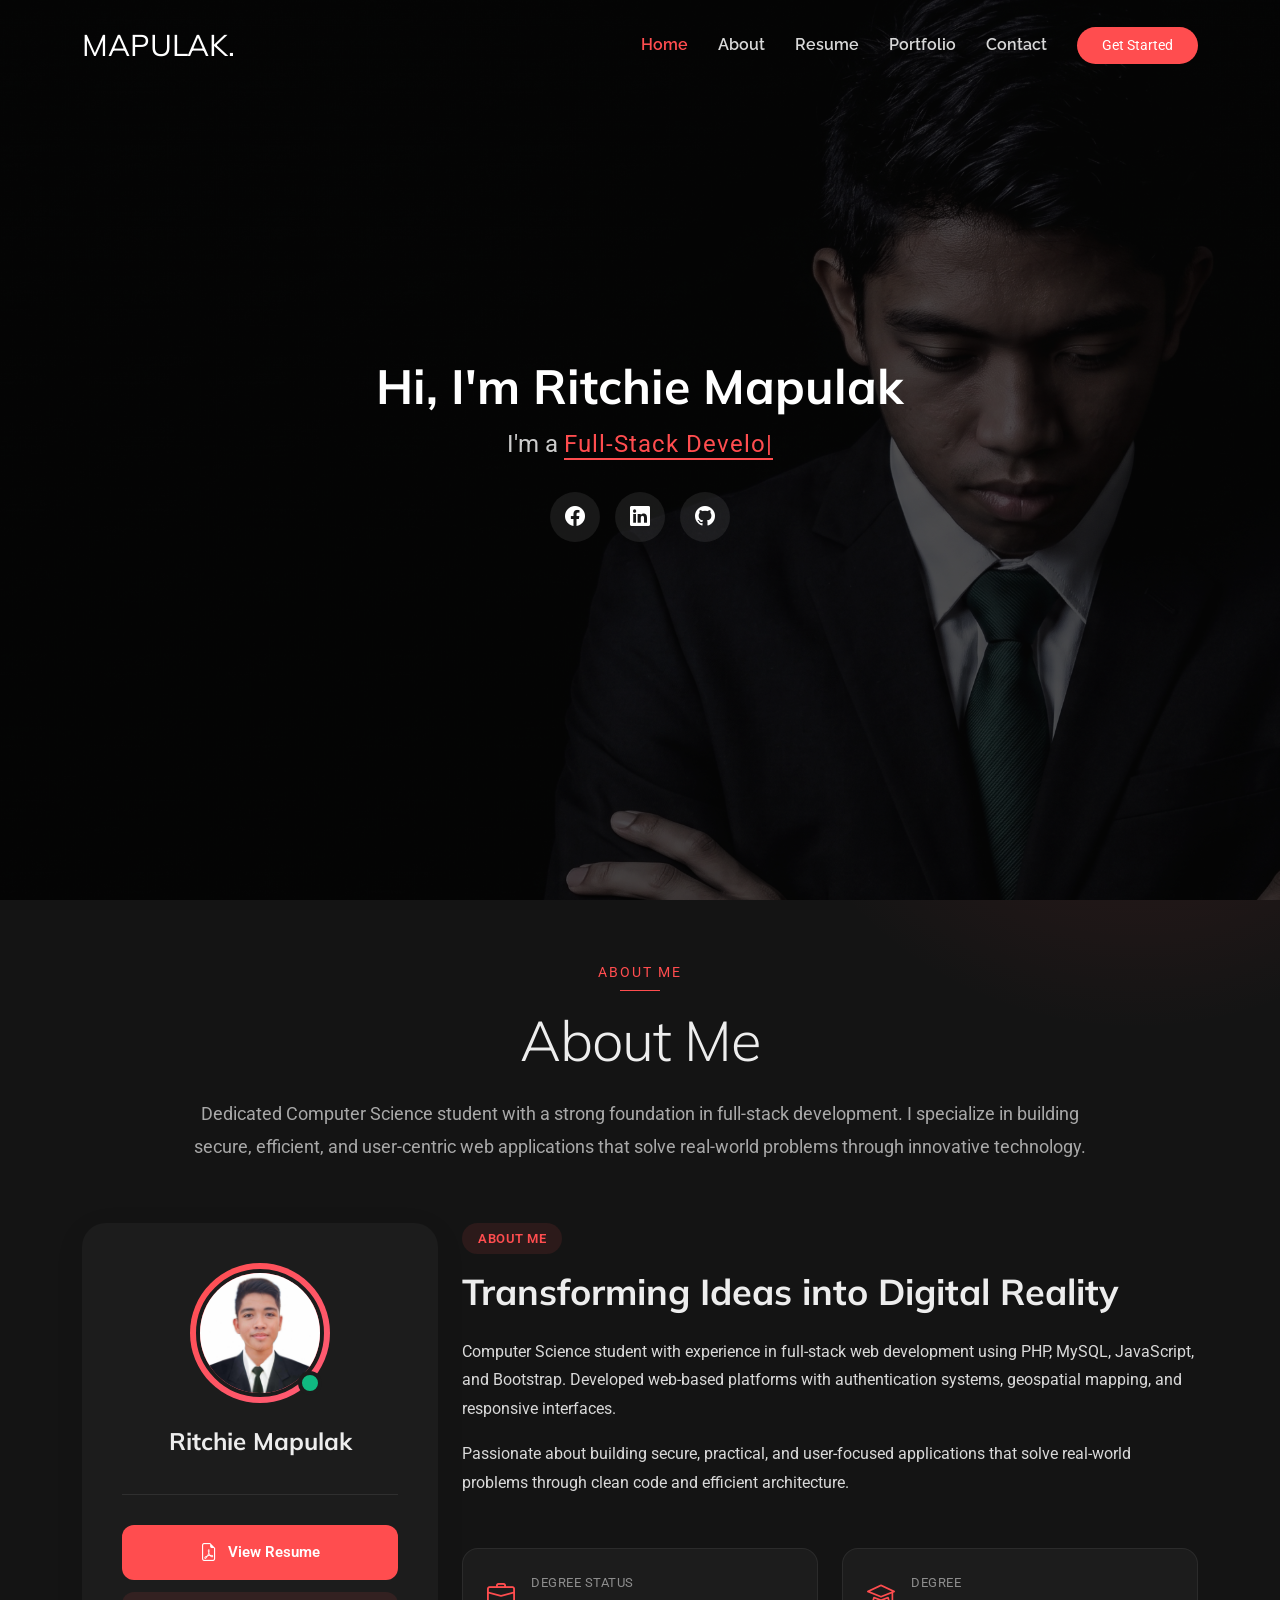
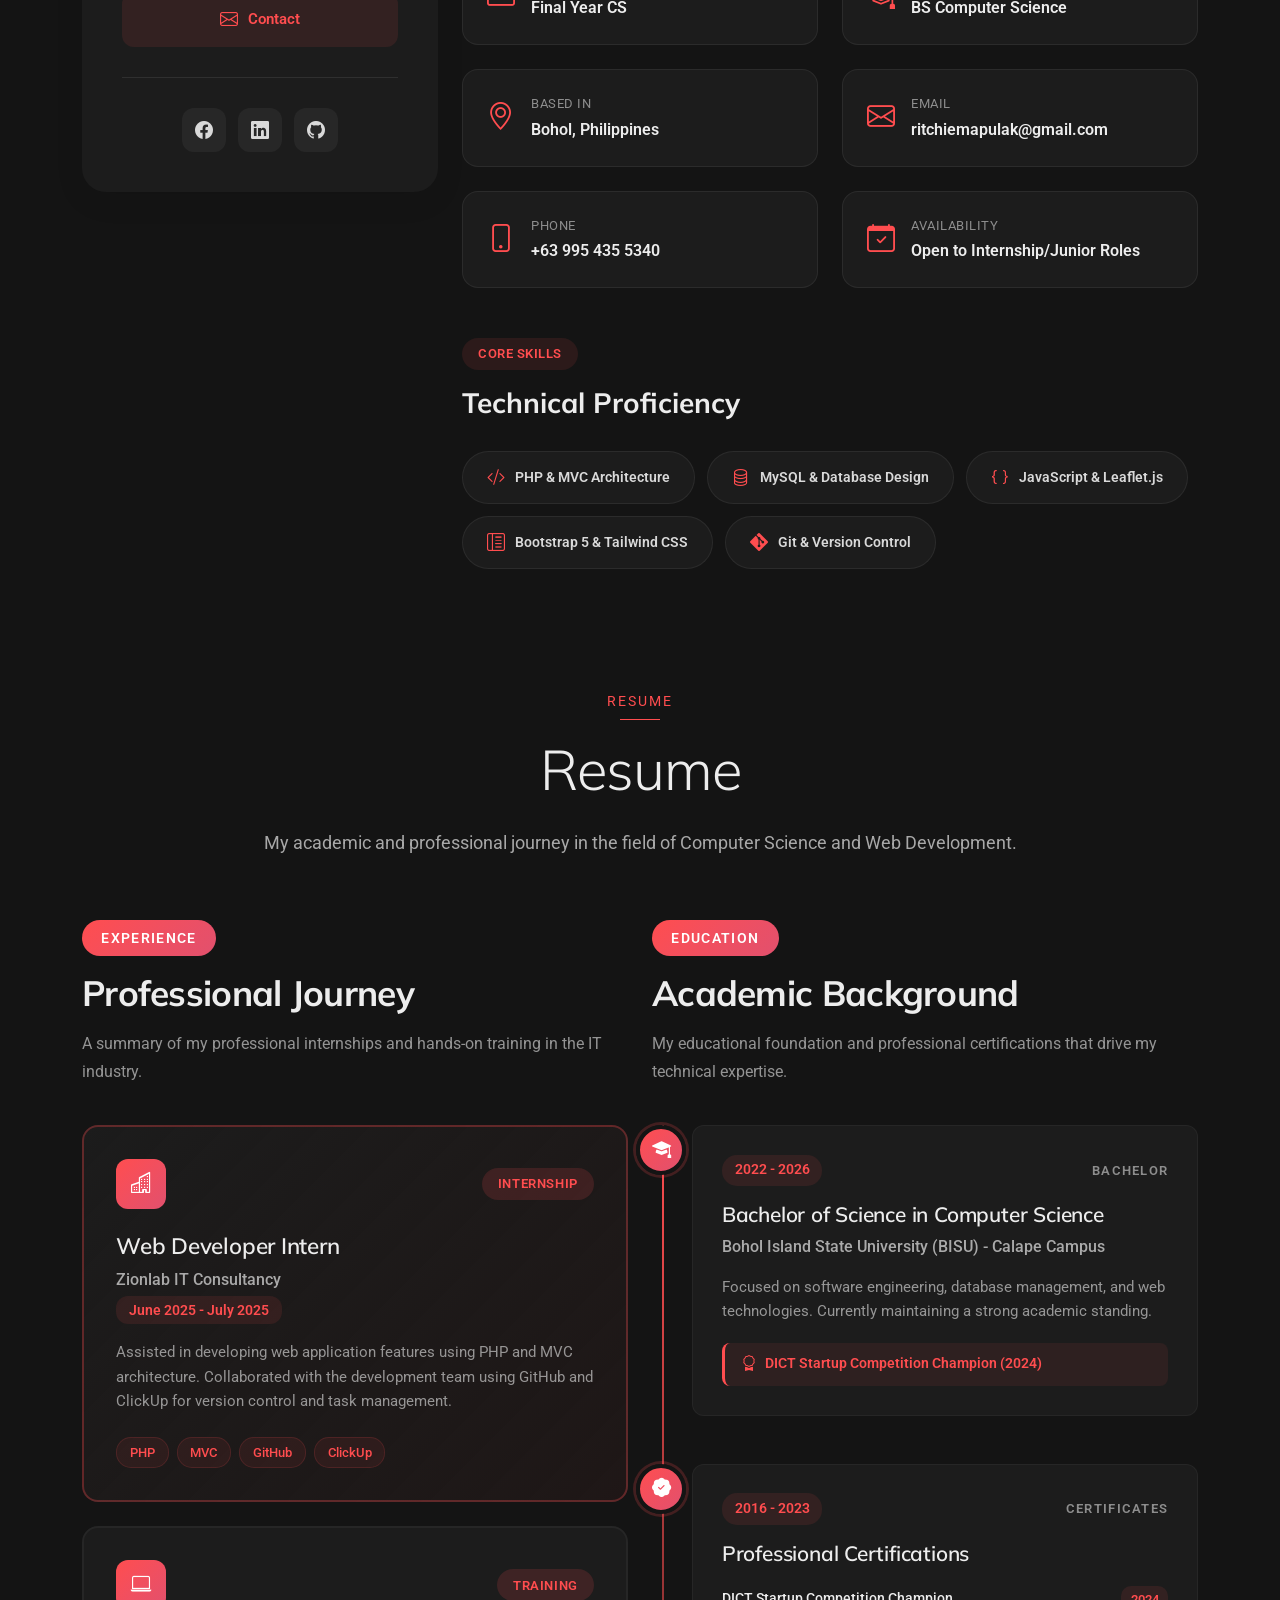
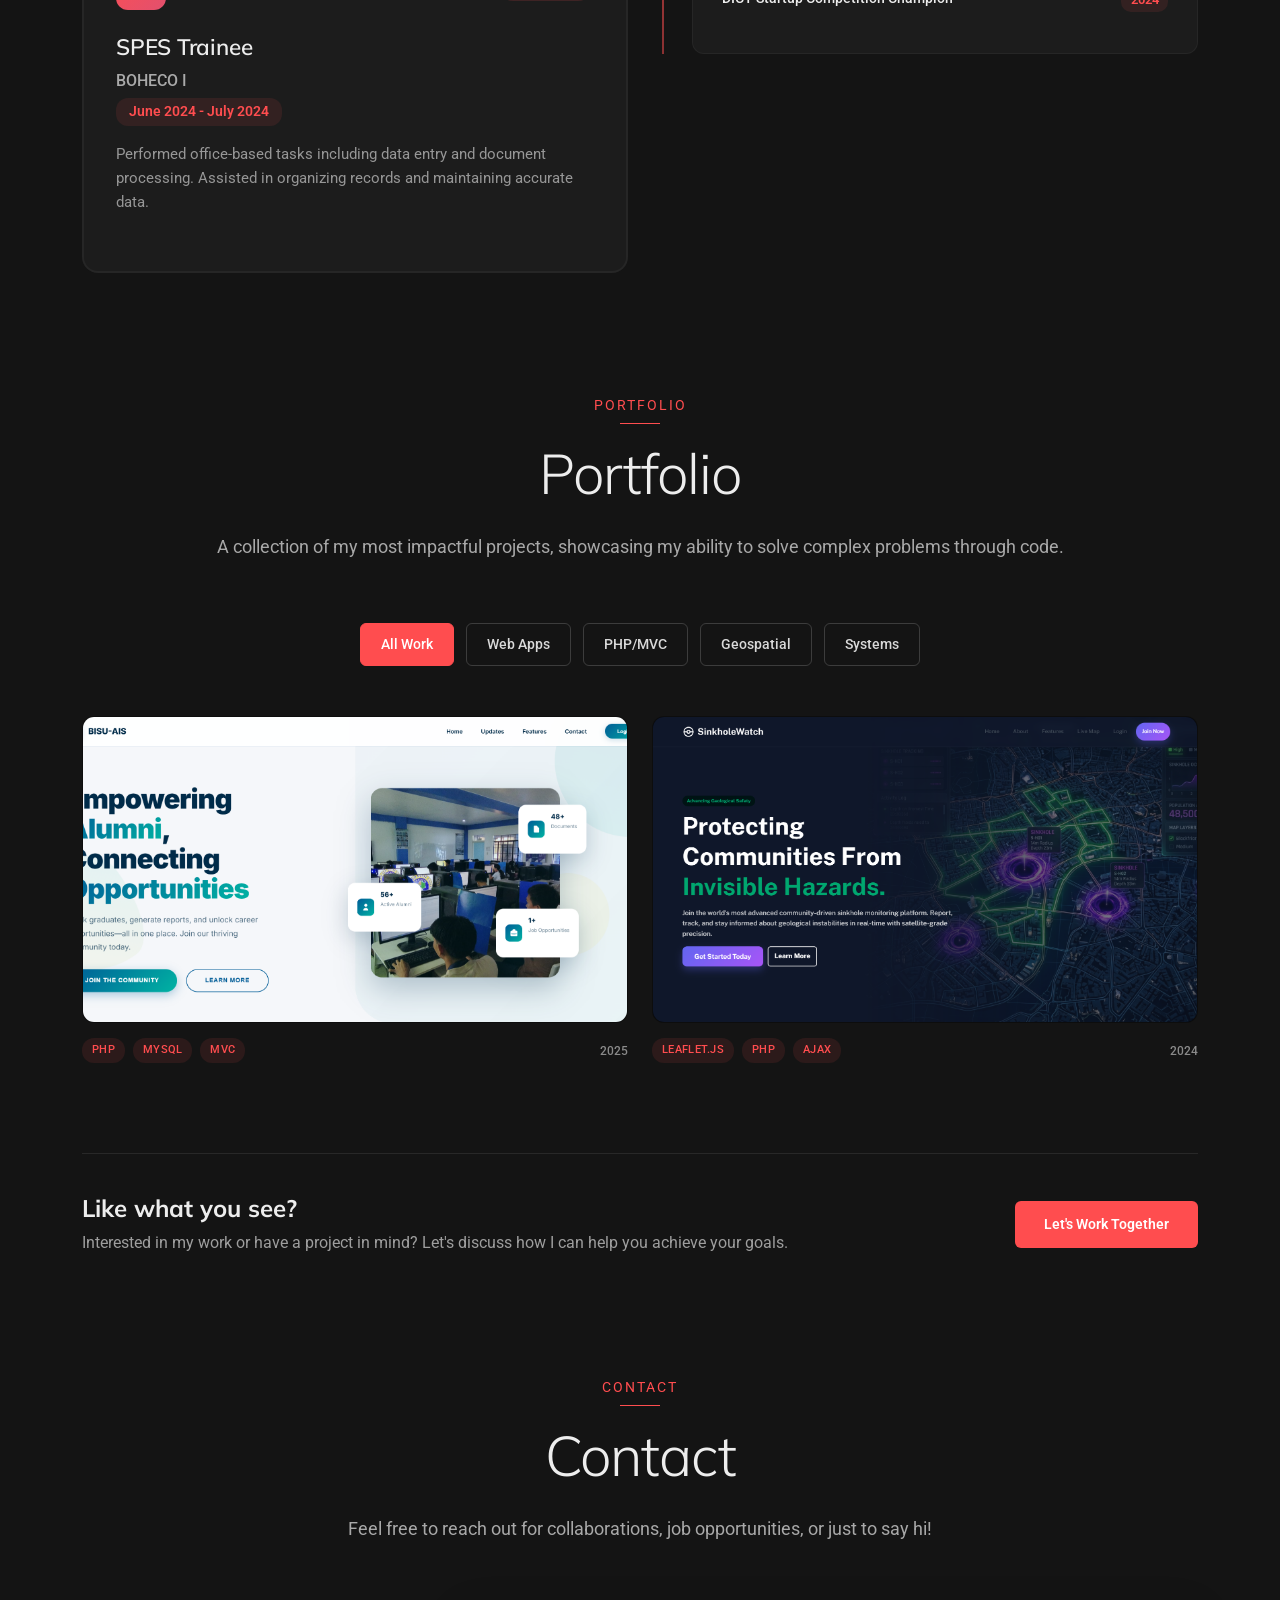
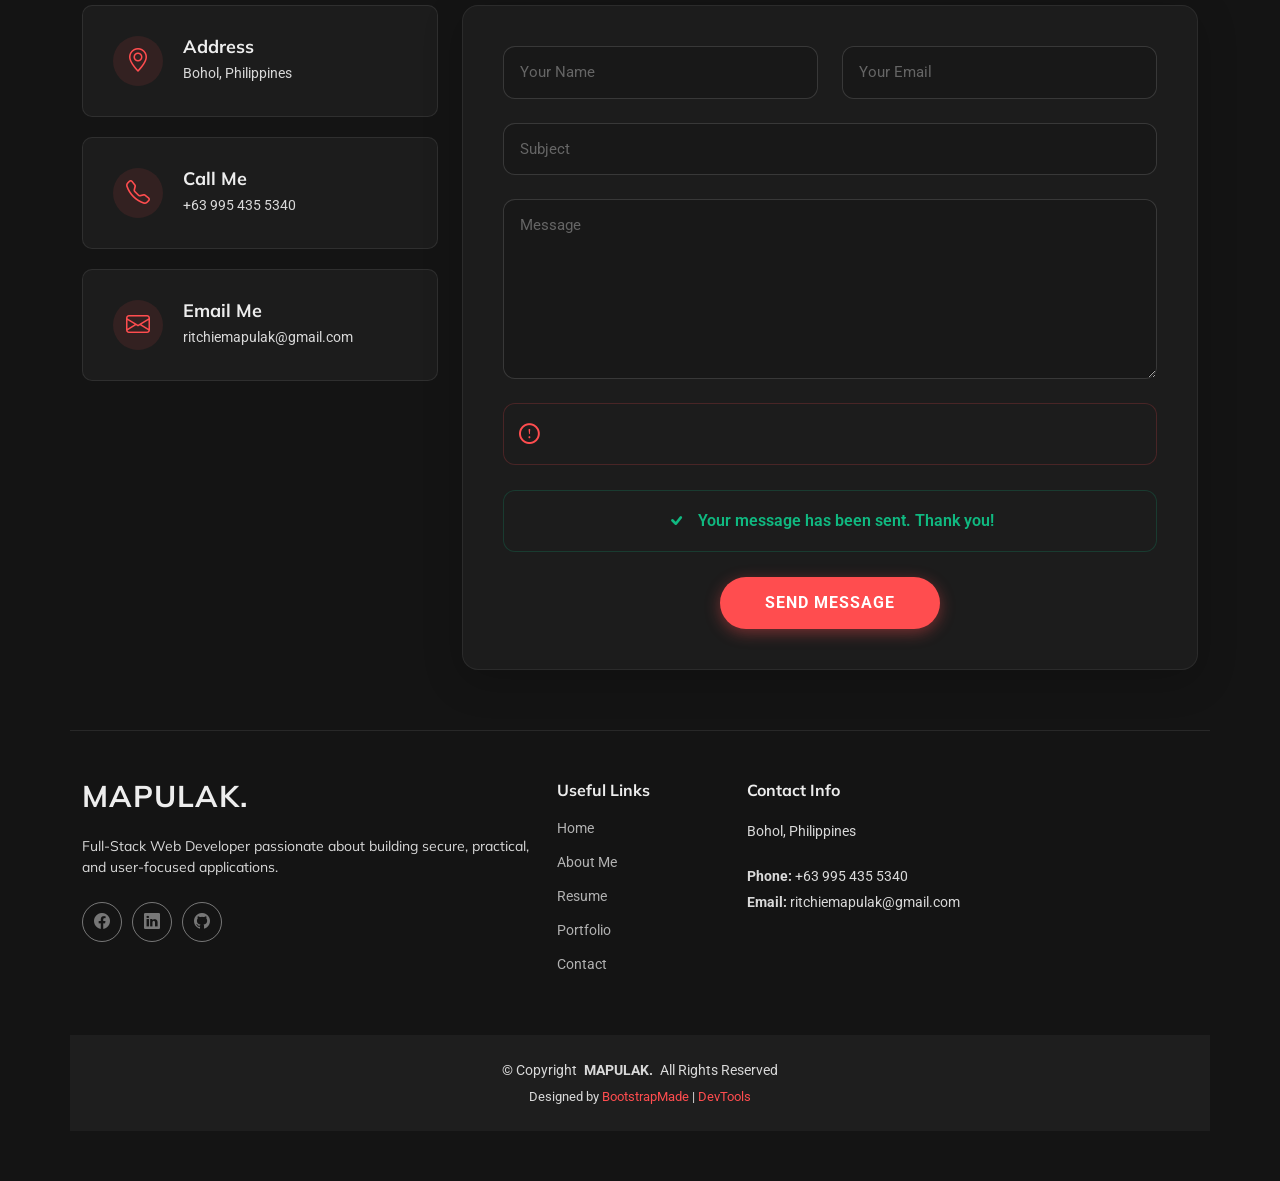
==== commit d5bdb7f3: "style: enhance contact form status messages with theme-matching design and icons" ====
--- a/index.html
+++ b/index.html
@@ -568,9 +568,9 @@
                                 const sentMsg = form.querySelector('.sent-message');
                                 const button = form.querySelector('button[type="submit"]');
 
-                                loading.classList.add('d-block');
-                                errorMsg.classList.remove('d-block');
-                                sentMsg.classList.remove('d-block');
+                                loading.classList.add('d-flex');
+                                errorMsg.classList.remove('d-flex');
+                                sentMsg.classList.remove('d-flex');
                                 button.disabled = true;
 
                                 const formData = new FormData(form);
@@ -582,12 +582,12 @@
                                         'Accept': 'application/json'
                                     }
                                 }).then(response => {
-                                    loading.classList.remove('d-block');
+                                    loading.classList.remove('d-flex');
                                     if (response.ok) {
-                                        sentMsg.classList.add('d-block');
+                                        sentMsg.classList.add('d-flex');
                                         form.reset();
                                         setTimeout(() => {
-                                            sentMsg.classList.remove('d-block');
+                                            sentMsg.classList.remove('d-flex');
                                         }, 2000);
                                     } else {
                                         response.json().then(data => {
@@ -596,13 +596,13 @@
                                             } else {
                                                 errorMsg.innerHTML = "Oops! There was a problem submitting your form";
                                             }
-                                            errorMsg.classList.add('d-block');
+                                            errorMsg.classList.add('d-flex');
                                         })
                                     }
                                 }).catch(error => {
-                                    loading.classList.remove('d-block');
+                                    loading.classList.remove('d-flex');
                                     errorMsg.innerHTML = "Oops! There was a problem submitting your form";
-                                    errorMsg.classList.add('d-block');
+                                    errorMsg.classList.add('d-flex');
                                 }).finally(() => {
                                     button.disabled = false;
                                 });
--- a/assets/css/main.css
+++ b/assets/css/main.css
@@ -2326,9 +2326,10 @@
 }
 
 .contact .loading {
-  background: color-mix(in srgb, var(--surface-color), #fff 5%);
+  background: var(--surface-color);
   color: var(--default-color);
   text-align: center;
+  border: 1px solid rgba(255, 255, 255, 0.05);
 }
 
 .contact .loading:before {
@@ -2344,15 +2345,36 @@
 }
 
 .contact .error-message {
-  background: #df1529;
-  color: #ffffff;
+  background: var(--surface-color);
+  color: #ff4d4f;
+  border: 1px solid rgba(255, 77, 79, 0.2);
   text-align: left;
+  display: flex;
+  align-items: center;
+  gap: 12px;
+}
+
+.contact .error-message:before {
+  content: "\F333";
+  font-family: "bootstrap-icons";
+  font-size: 1.25rem;
 }
 
 .contact .sent-message {
-  background: #059652;
-  color: #ffffff;
+  background: var(--surface-color);
+  color: #10b981;
+  border: 1px solid rgba(16, 185, 129, 0.2);
   text-align: center;
+  display: flex;
+  align-items: center;
+  justify-content: center;
+  gap: 12px;
+}
+
+.contact .sent-message:before {
+  content: "\F26E";
+  font-family: "bootstrap-icons";
+  font-size: 1.25rem;
 }
 
 @keyframes spin {
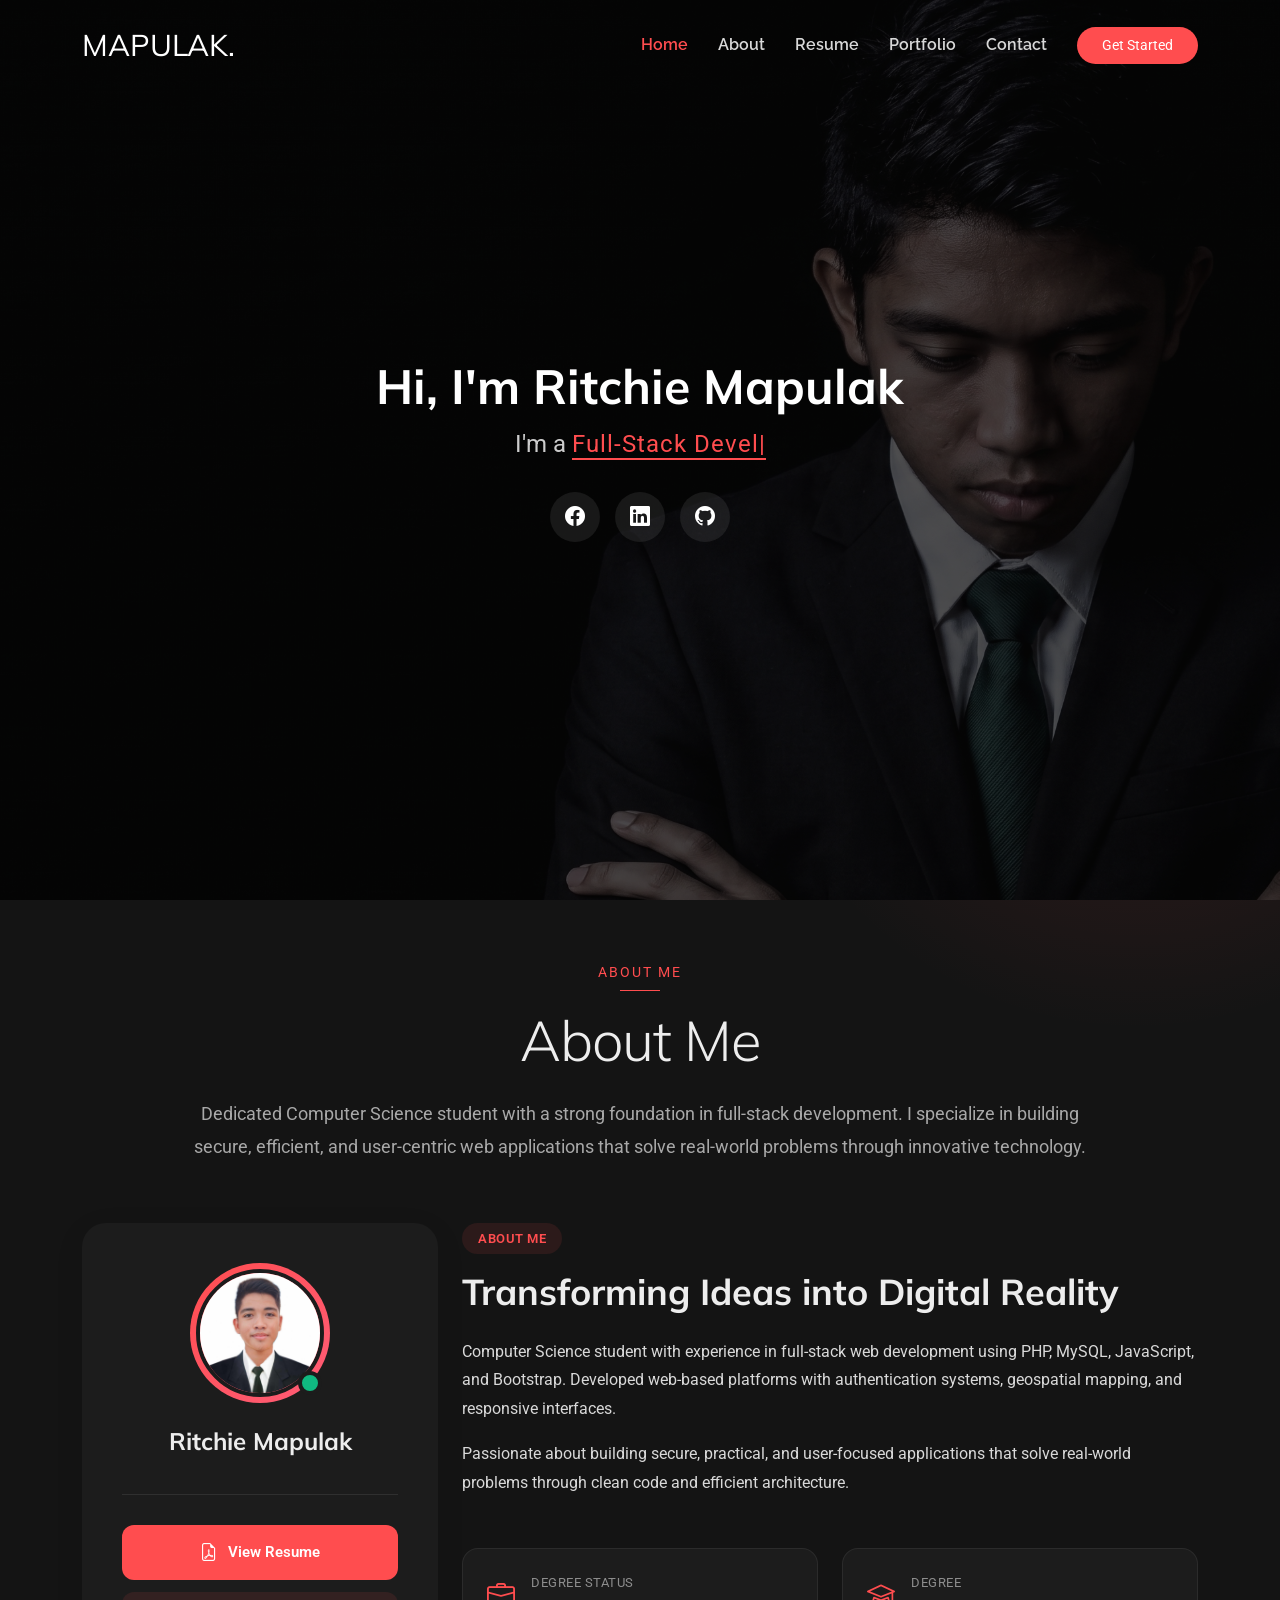
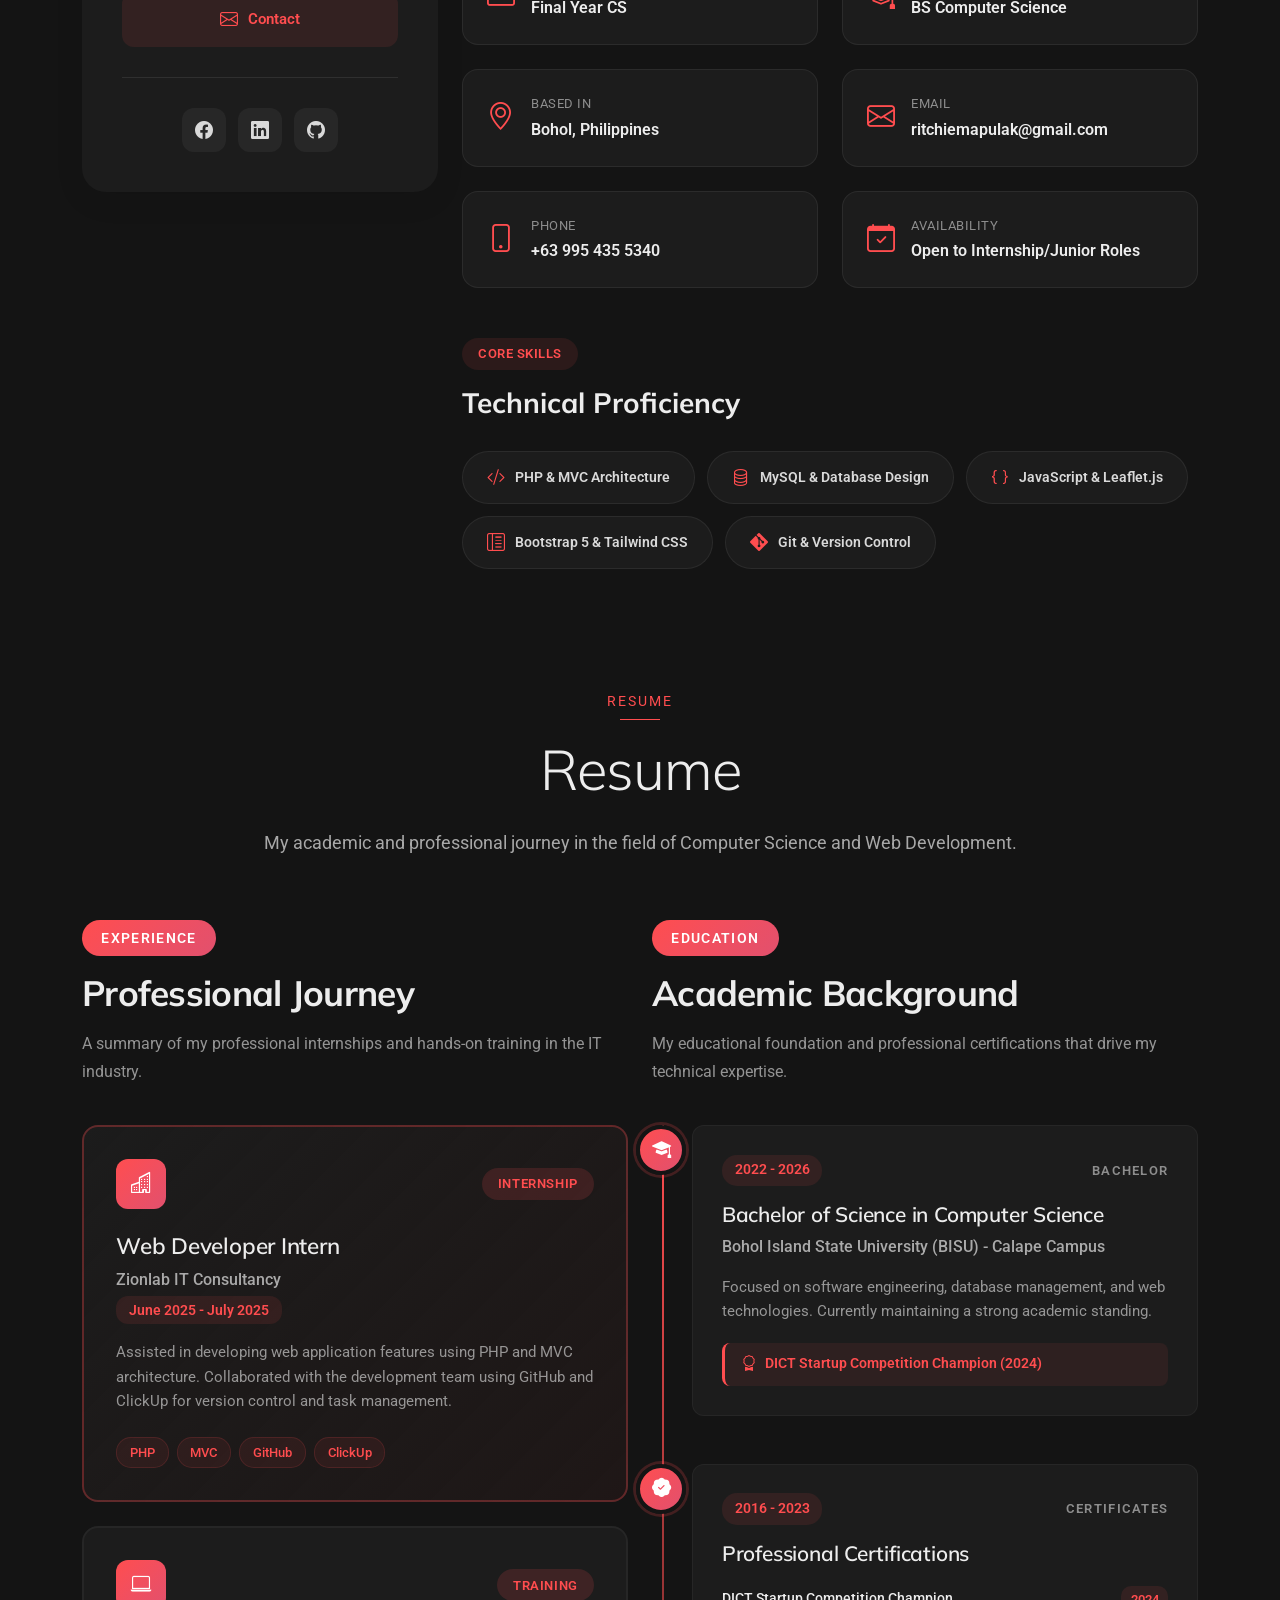
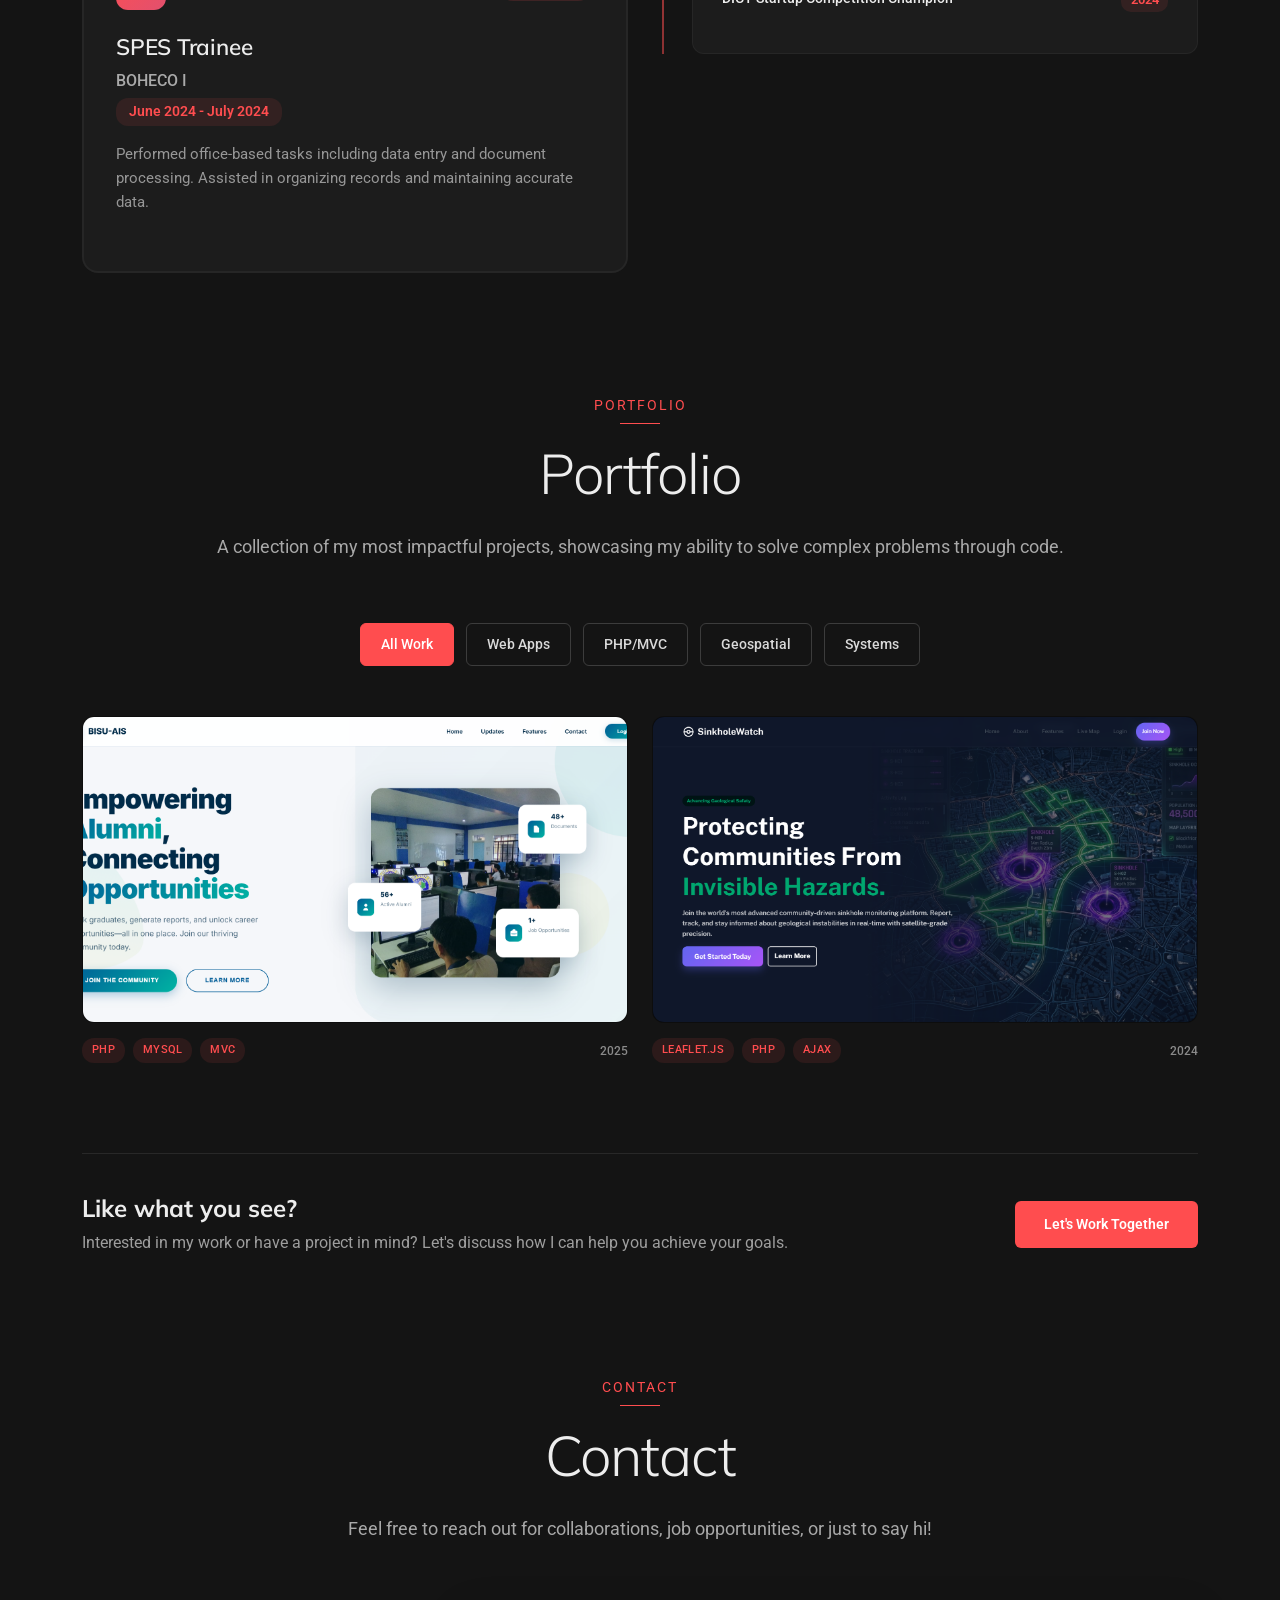
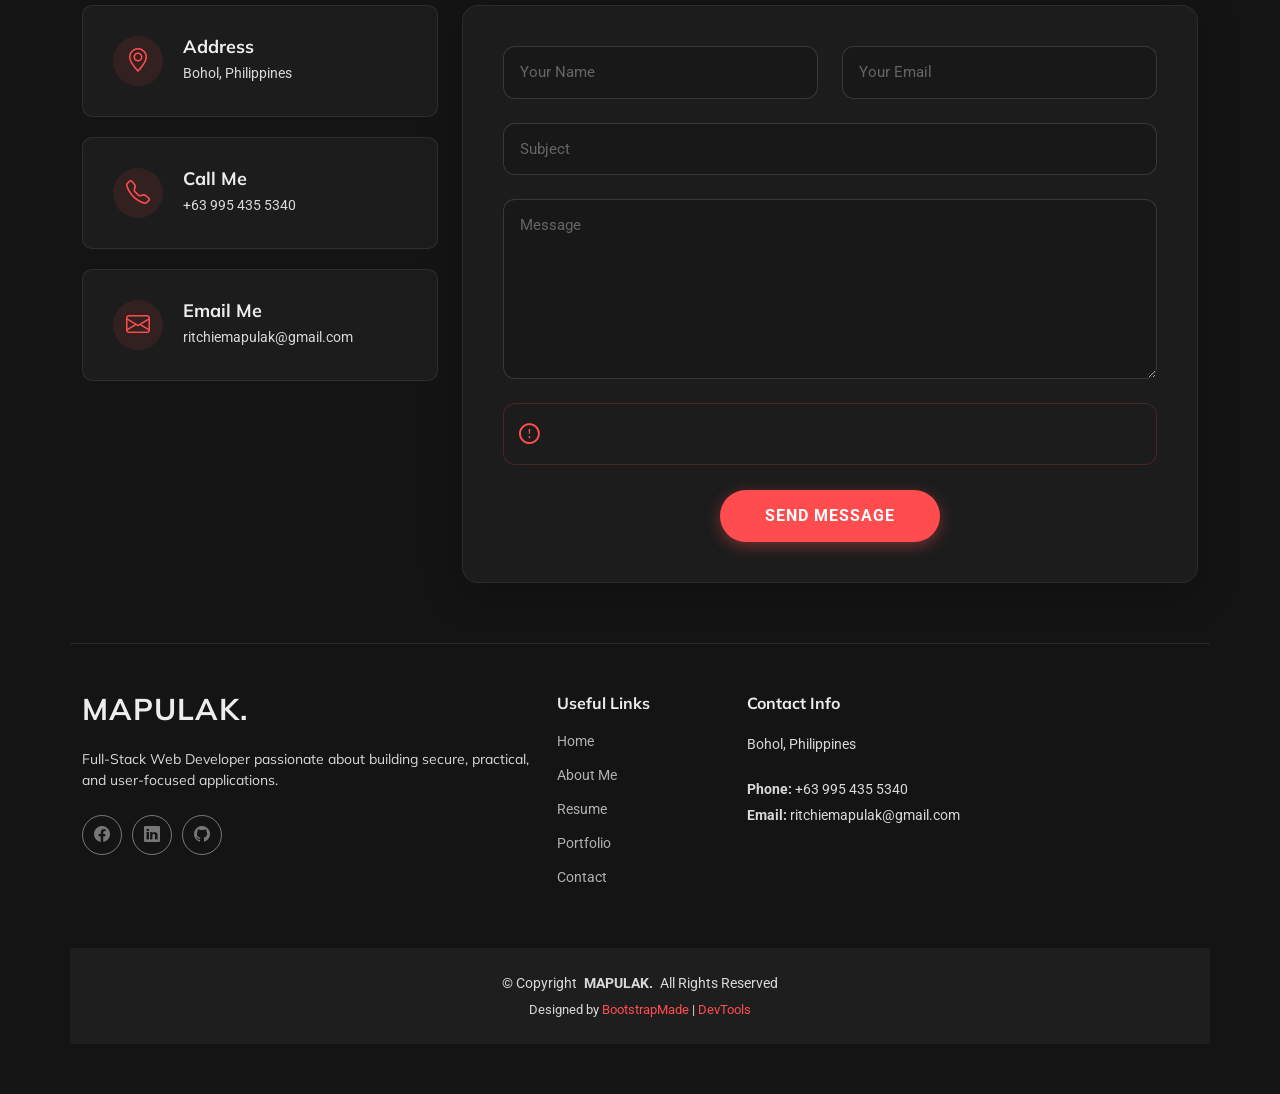
==== commit a18c452f: "feat: use bootstrap modal for form confirmation and clean up contact section" ====
--- a/index.html
+++ b/index.html
@@ -550,7 +550,6 @@
                                     <div class="status-container">
                                         <div class="loading">Sending...</div>
                                         <div class="error-message"></div>
-                                        <div class="sent-message">Your message has been sent. Thank you!</div>
                                     </div>
 
                                     <button type="submit" class="btn-submit">Send Message</button>
@@ -565,12 +564,10 @@
                                 const form = this;
                                 const loading = form.querySelector('.loading');
                                 const errorMsg = form.querySelector('.error-message');
-                                const sentMsg = form.querySelector('.sent-message');
                                 const button = form.querySelector('button[type="submit"]');
 
                                 loading.classList.add('d-flex');
                                 errorMsg.classList.remove('d-flex');
-                                sentMsg.classList.remove('d-flex');
                                 button.disabled = true;
 
                                 const formData = new FormData(form);
@@ -584,11 +581,9 @@
                                 }).then(response => {
                                     loading.classList.remove('d-flex');
                                     if (response.ok) {
-                                        sentMsg.classList.add('d-flex');
+                                        const successModal = new bootstrap.Modal(document.getElementById('successModal'));
+                                        successModal.show();
                                         form.reset();
-                                        setTimeout(() => {
-                                            sentMsg.classList.remove('d-flex');
-                                        }, 2000);
                                     } else {
                                         response.json().then(data => {
                                             if (Object.hasOwn(data, 'errors')) {
@@ -672,6 +667,22 @@
             </div>
         </div>
 
+    <!-- Success Modal -->
+    <div class="modal fade" id="successModal" tabindex="-1" aria-labelledby="successModalLabel" aria-hidden="true">
+        <div class="modal-dialog modal-dialog-centered">
+            <div class="modal-content" style="background: var(--surface-color); border: 1px solid rgba(255, 255, 255, 0.1); border-radius: 20px;">
+                <div class="modal-body text-center p-5">
+                    <div class="mb-4">
+                        <i class="bi bi-check-circle" style="font-size: 5rem; color: #10b981;"></i>
+                    </div>
+                    <h2 style="color: var(--heading-color); font-weight: 700;">Message Sent!</h2>
+                    <p style="color: var(--default-color); font-size: 1.1rem; margin-bottom: 2rem;">Thank you for reaching out. I'll get back to you shortly!</p>
+                    <button type="button" class="btn-submit" data-bs-dismiss="modal" style="width: 100%; border-radius: 12px; padding: 12px;">Great!</button>
+                </div>
+            </div>
+        </div>
+    </div>
+
     </footer>
 
     <!-- Scroll Top -->
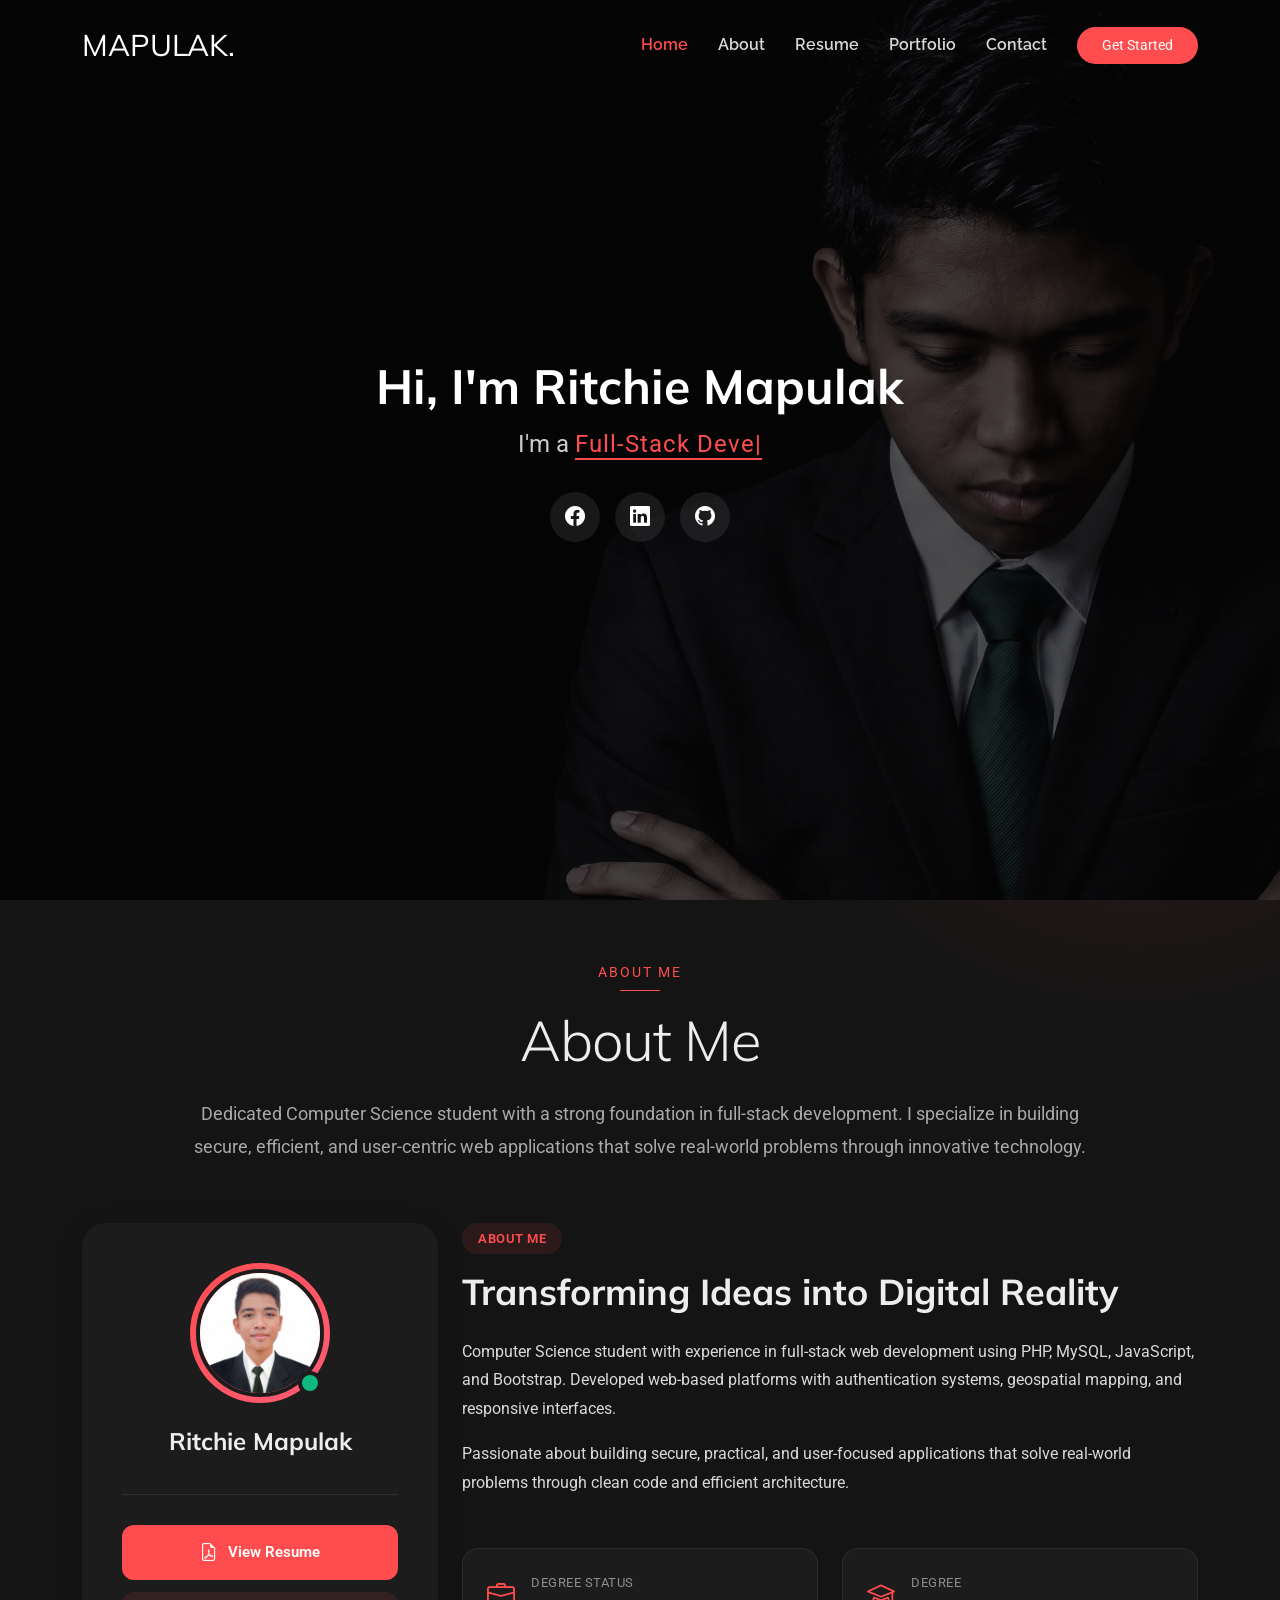
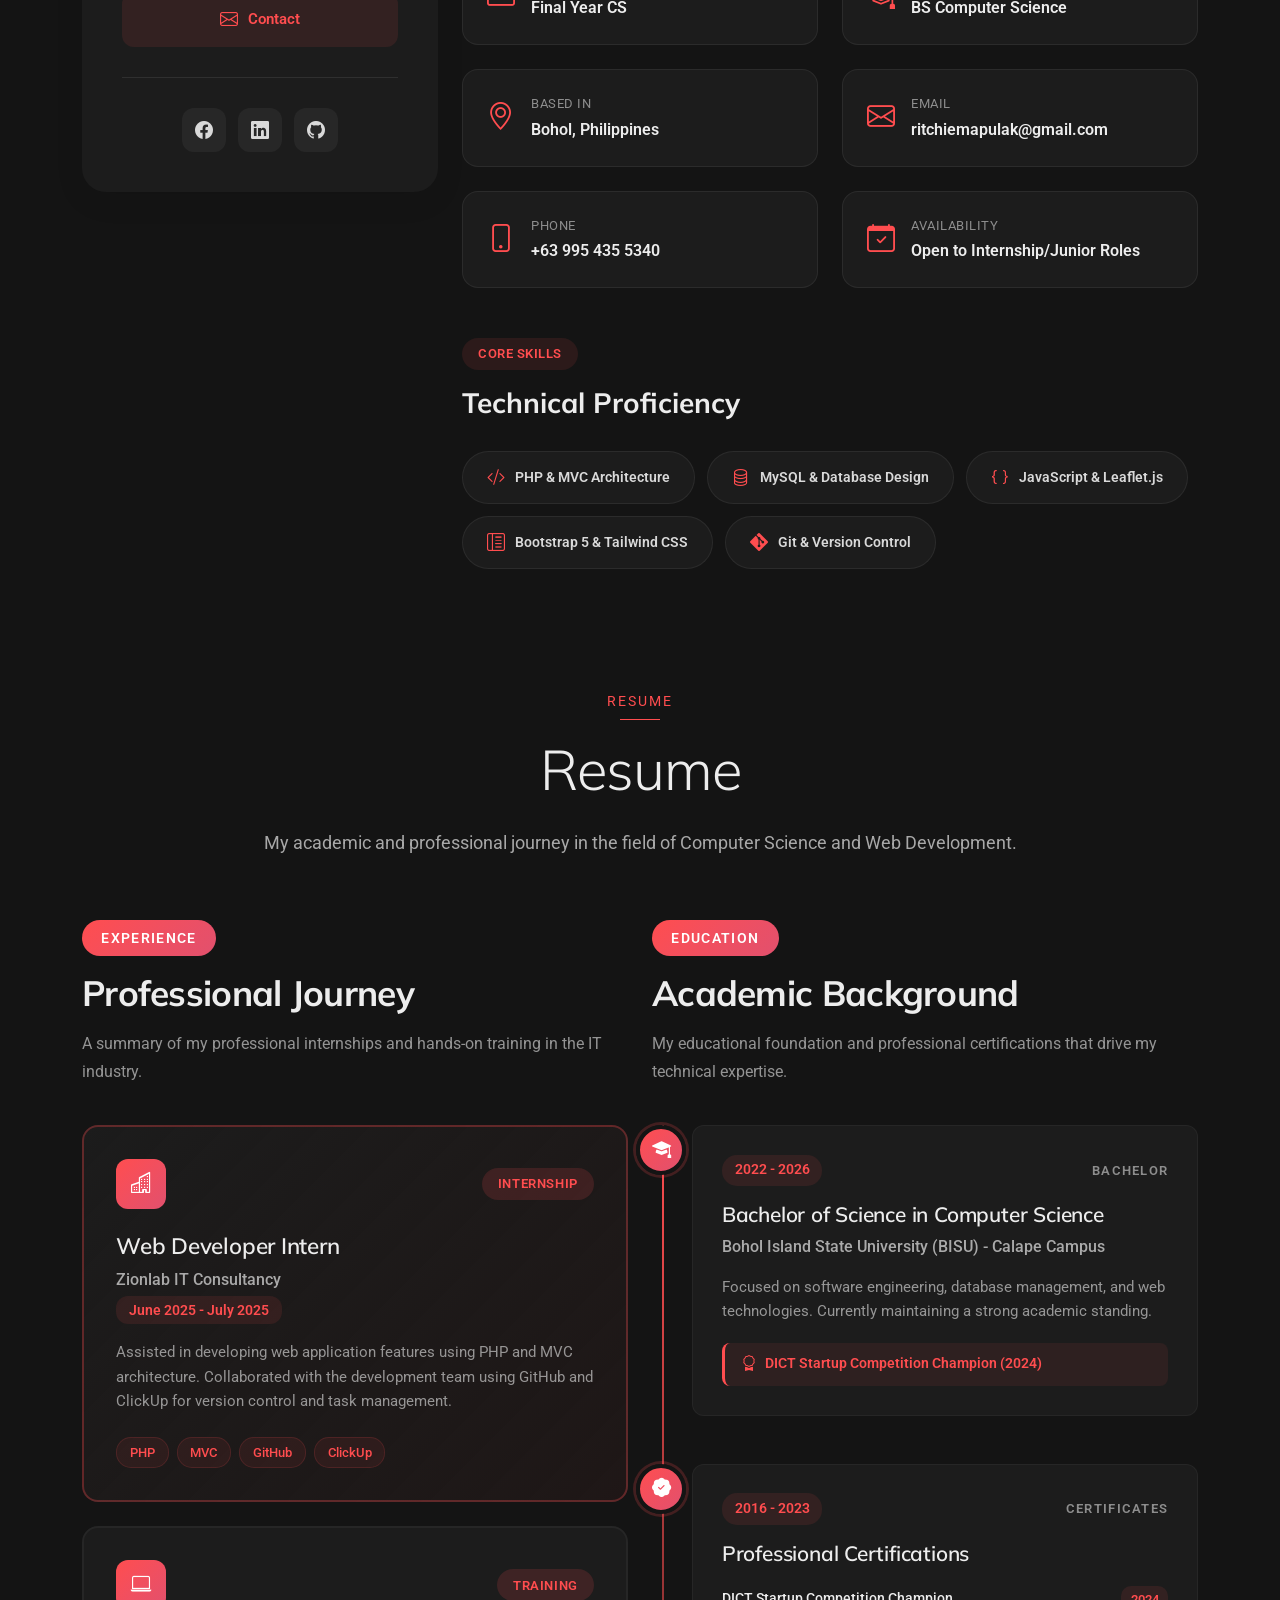
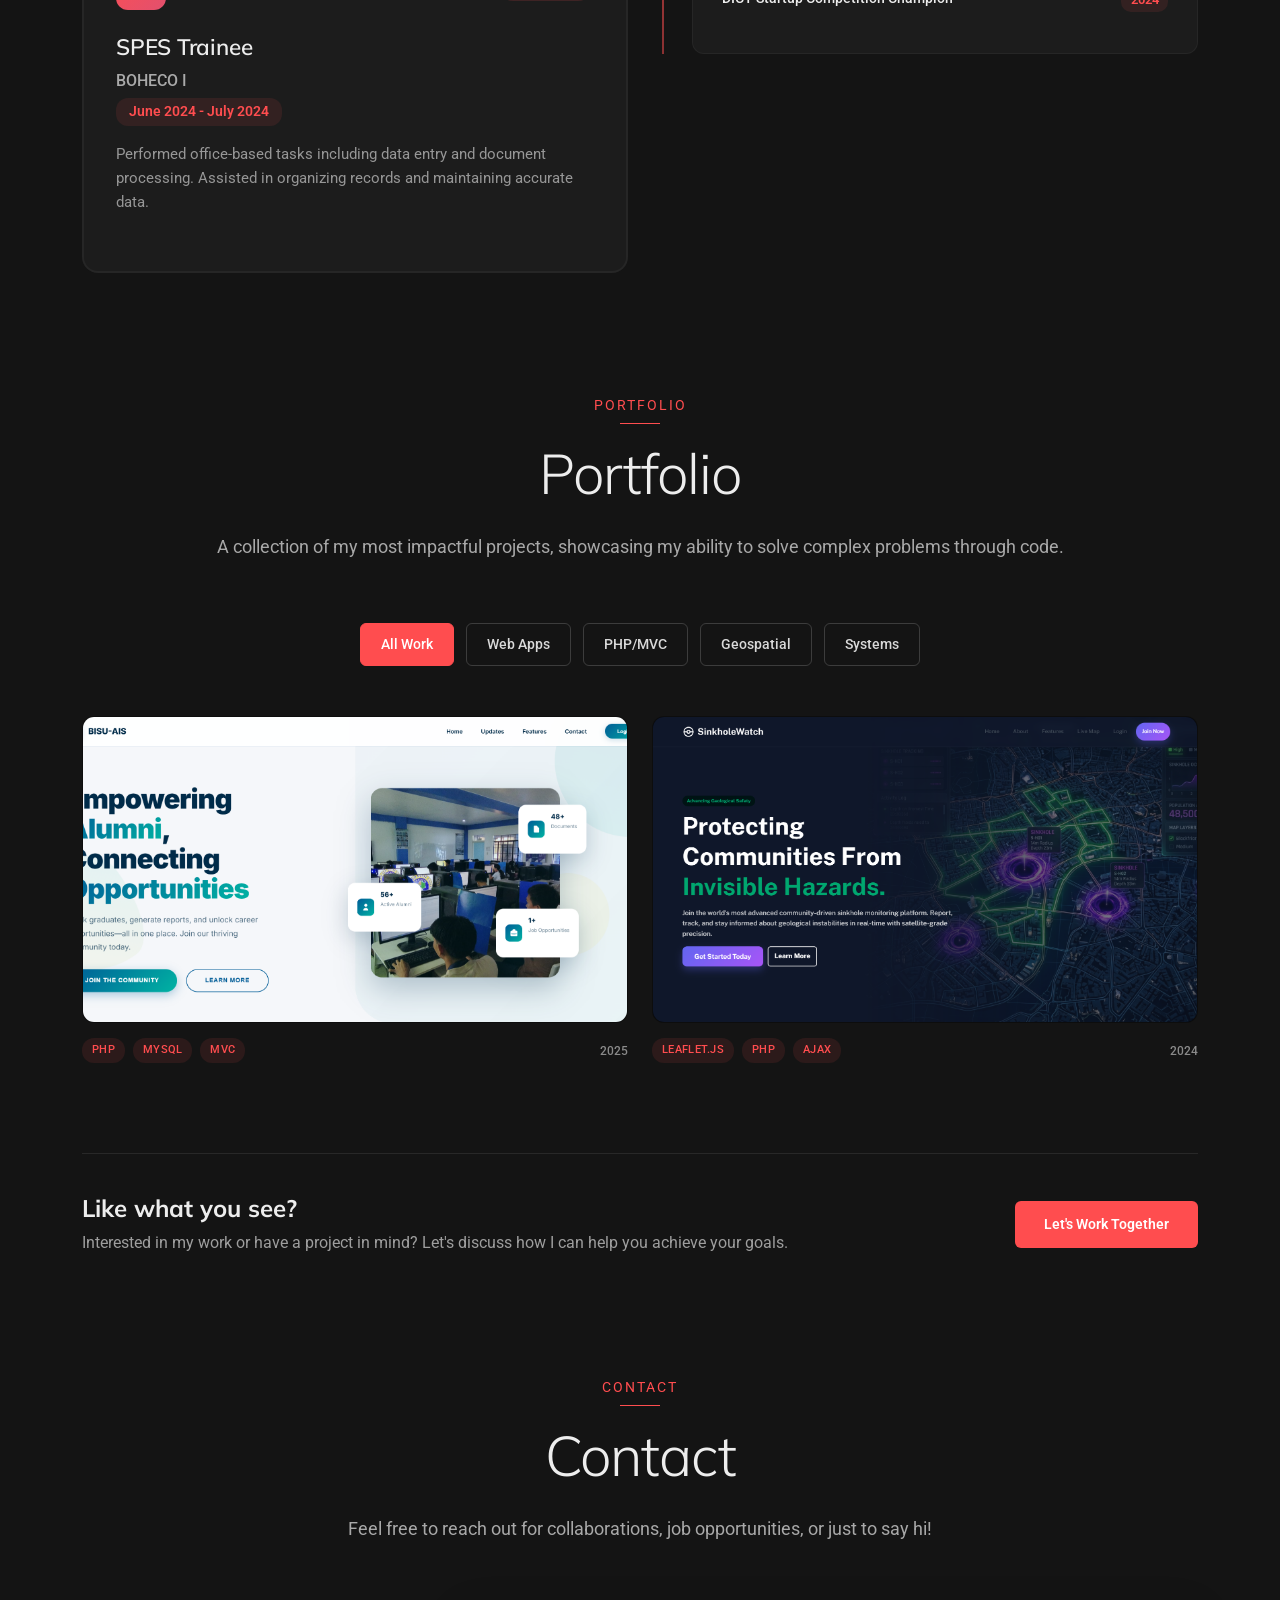
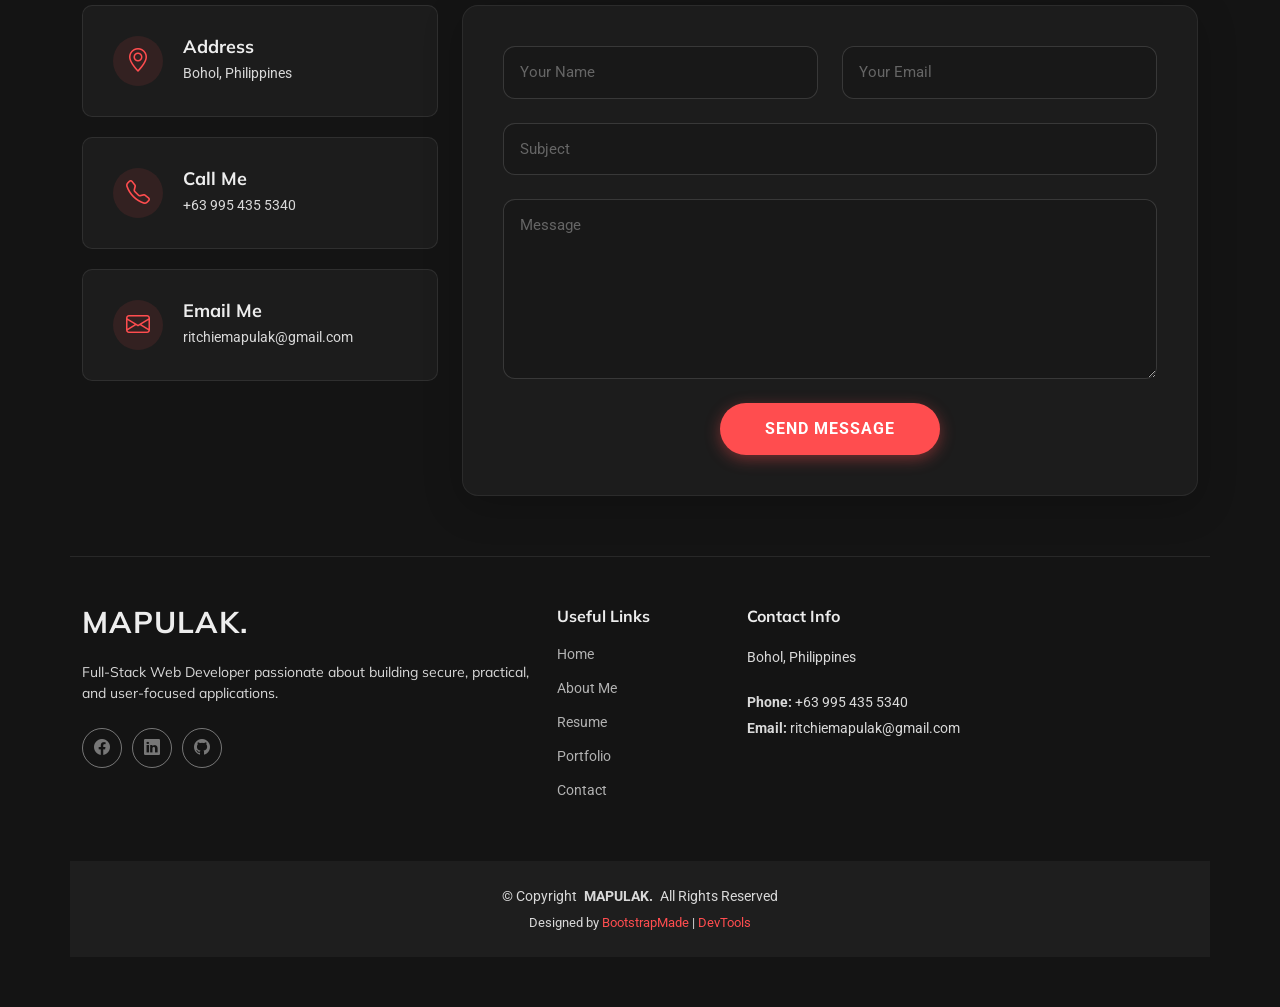
==== commit 777083ef: "Update sinkhole watch portfolio link to new URL" ====
--- a/index.html
+++ b/index.html
@@ -435,7 +435,7 @@
                                                 class="glightbox portfolio-link">
                                                 <i class="bi bi-eye"></i>
                                             </a>
-                                            <a href="http://sinkholewatch.wuaze.com" target="_blank"
+                                            <a href="http://sinkholewatch.infinityfreeapp.com" target="_blank"
                                                 class="portfolio-details" title="Live Preview">
                                                 <i class="bi bi-box-arrow-up-right"></i>
                                             </a>
@@ -707,4 +707,4 @@
 
 </body>
 
-</html>+</html>
--- a/assets/css/main.css
+++ b/assets/css/main.css
@@ -2349,7 +2349,6 @@
   color: #ff4d4f;
   border: 1px solid rgba(255, 77, 79, 0.2);
   text-align: left;
-  display: flex;
   align-items: center;
   gap: 12px;
 }
@@ -2365,7 +2364,6 @@
   color: #10b981;
   border: 1px solid rgba(16, 185, 129, 0.2);
   text-align: center;
-  display: flex;
   align-items: center;
   justify-content: center;
   gap: 12px;
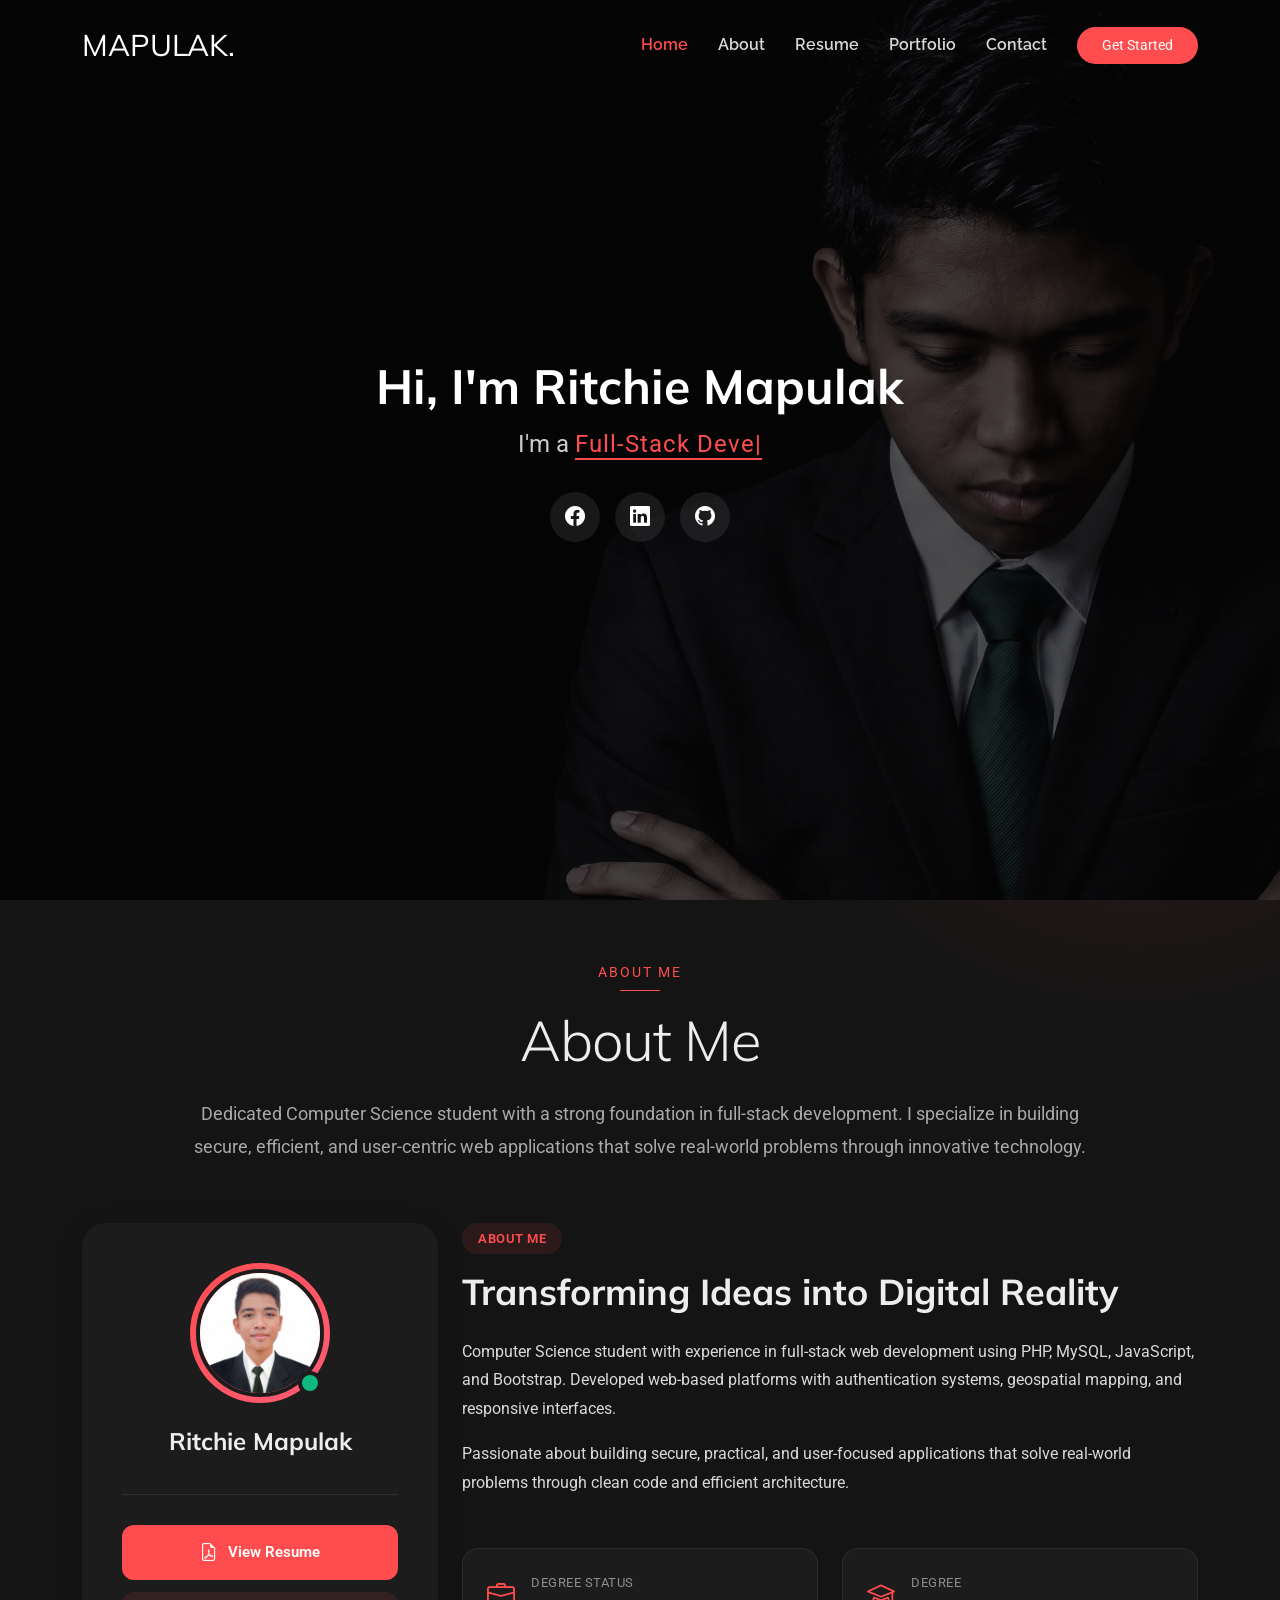
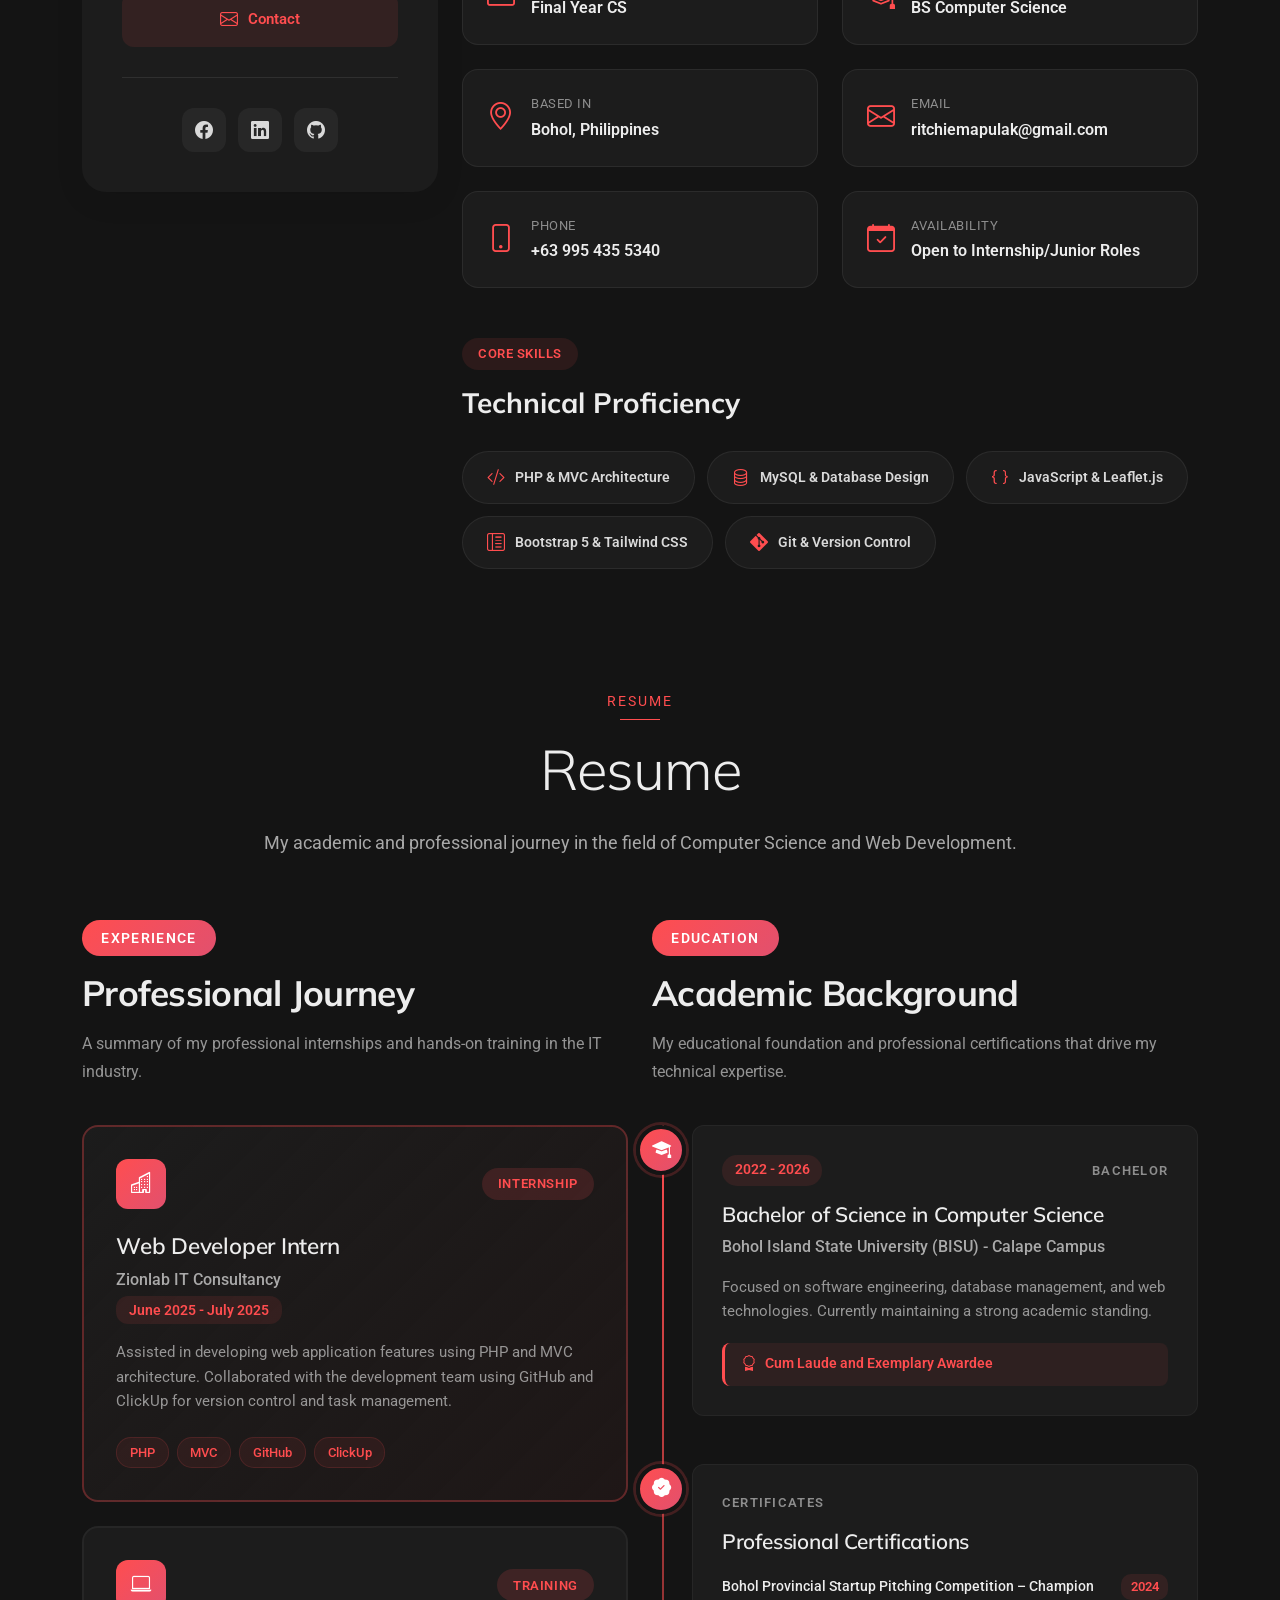
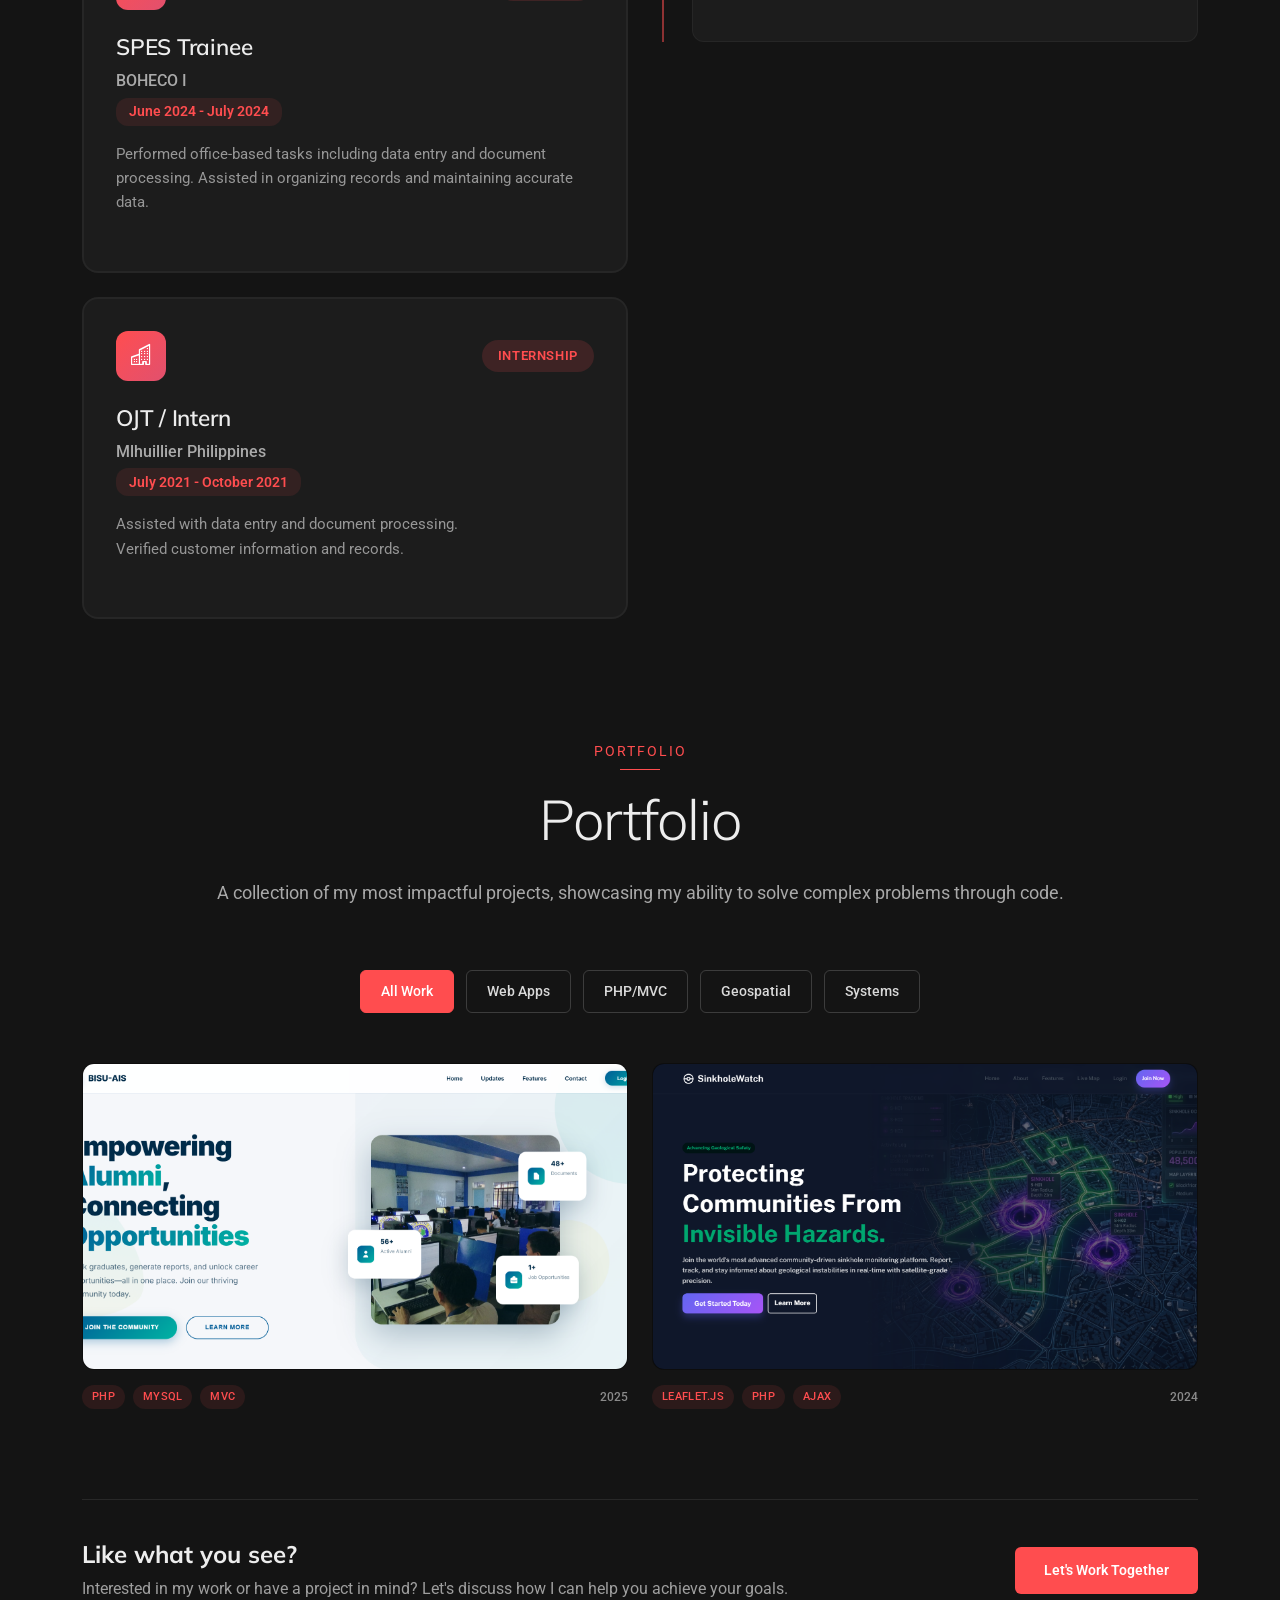
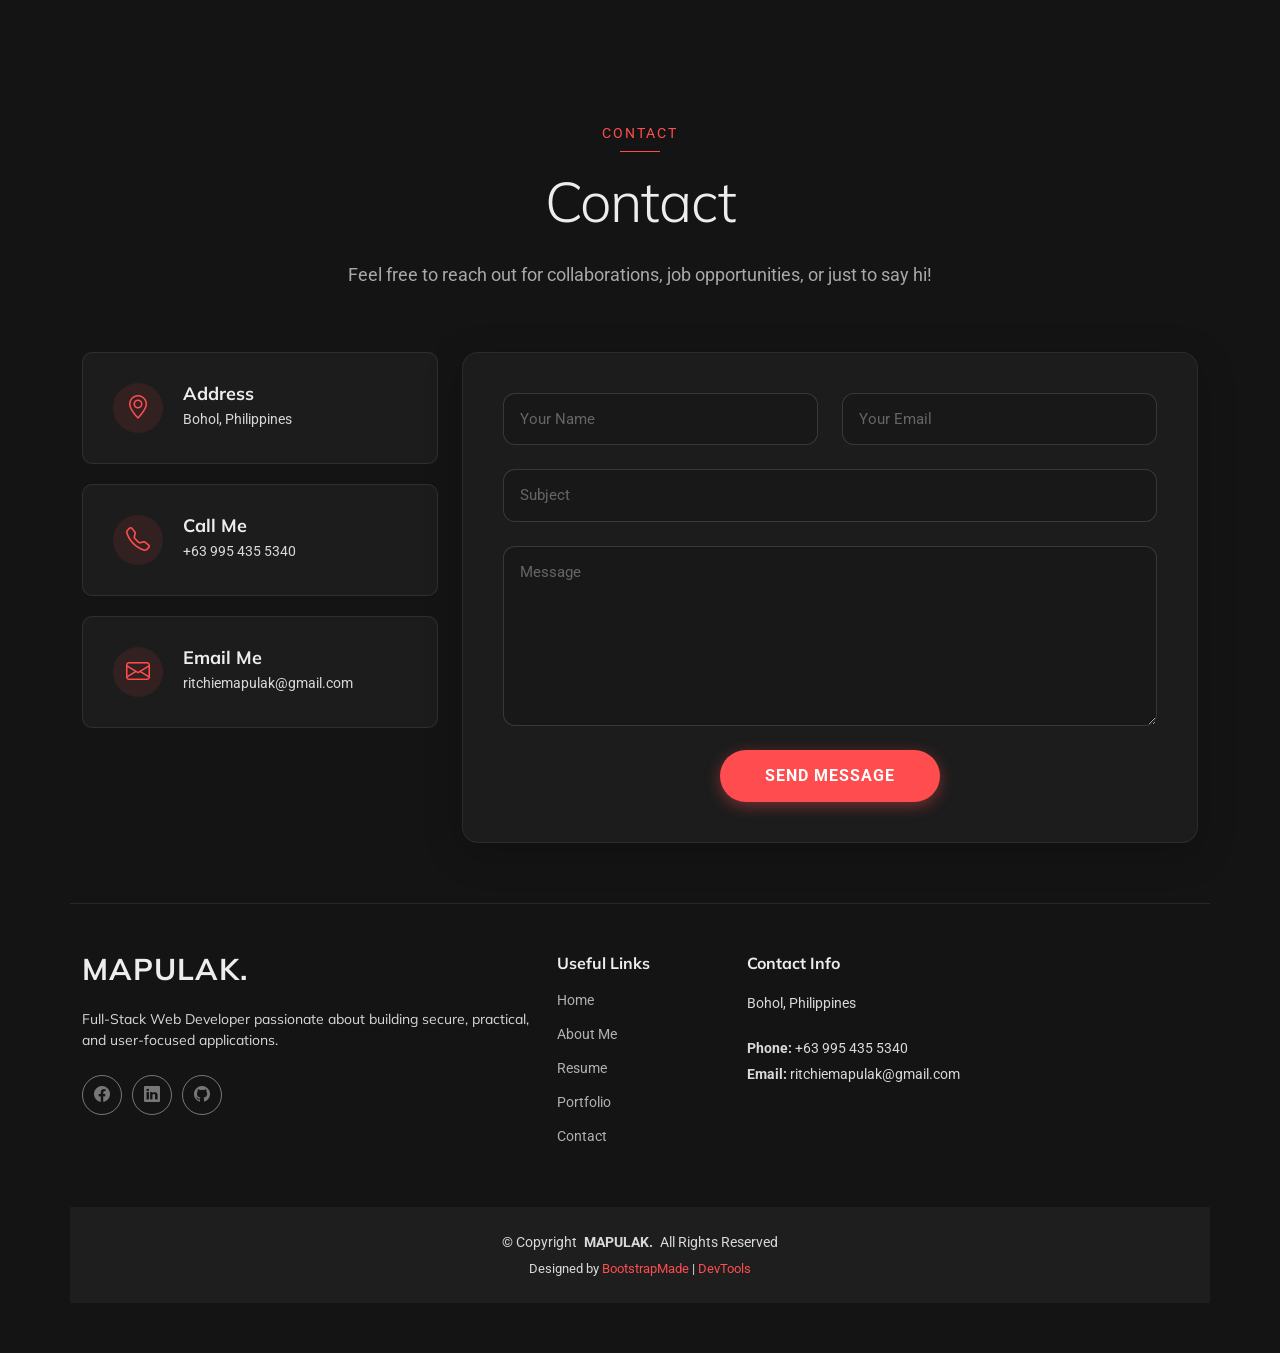
==== commit 8a9c3118: "Edited resume section" ====
--- a/index.html
+++ b/index.html
@@ -1,33 +1,42 @@
-<!DOCTYPE html>
+<!doctype html>
 <html lang="en">
-
-<head>
-    <meta charset="utf-8">
-    <meta content="width=device-width, initial-scale=1.0" name="viewport">
+  <head>
+    <meta charset="utf-8" />
+    <meta content="width=device-width, initial-scale=1.0" name="viewport" />
     <title>Ritchie Mapulak | Full-Stack Developer</title>
-    <meta name="description" content="">
-    <meta name="keywords" content="">
+    <meta name="description" content="" />
+    <meta name="keywords" content="" />
 
     <!-- Favicons -->
-    <link href="assets/img/favicon.png" rel="icon">
-    <link href="assets/img/apple-touch-icon.png" rel="apple-touch-icon">
+    <link href="assets/img/favicon.png" rel="icon" />
+    <link href="assets/img/apple-touch-icon.png" rel="apple-touch-icon" />
 
     <!-- Fonts -->
-    <link href="https://fonts.googleapis.com" rel="preconnect">
-    <link href="https://fonts.gstatic.com" rel="preconnect" crossorigin>
+    <link href="https://fonts.googleapis.com" rel="preconnect" />
+    <link href="https://fonts.gstatic.com" rel="preconnect" crossorigin />
     <link
-        href="https://fonts.googleapis.com/css2?family=Roboto:ital,wght@0,100;0,300;0,400;0,500;0,700;0,900;1,100;1,300;1,400;1,500;1,700;1,900&family=Raleway:ital,wght@0,100;0,200;0,300;0,400;0,500;0,600;0,700;0,800;0,900;1,100;1,200;1,300;1,400;1,500;1,600;1,700;1,800;1,900&family=Mulish:ital,wght@0,200;0,300;0,400;0,500;0,600;0,700;0,800;0,900;1,200;1,300;1,400;1,500;1,600;1,700;1,800;1,900&display=swap"
-        rel="stylesheet">
+      href="https://fonts.googleapis.com/css2?family=Roboto:ital,wght@0,100;0,300;0,400;0,500;0,700;0,900;1,100;1,300;1,400;1,500;1,700;1,900&family=Raleway:ital,wght@0,100;0,200;0,300;0,400;0,500;0,600;0,700;0,800;0,900;1,100;1,200;1,300;1,400;1,500;1,600;1,700;1,800;1,900&family=Mulish:ital,wght@0,200;0,300;0,400;0,500;0,600;0,700;0,800;0,900;1,200;1,300;1,400;1,500;1,600;1,700;1,800;1,900&display=swap"
+      rel="stylesheet"
+    />
 
     <!-- Vendor CSS Files -->
-    <link href="assets/vendor/bootstrap/css/bootstrap.min.css" rel="stylesheet">
-    <link href="assets/vendor/bootstrap-icons/bootstrap-icons.css" rel="stylesheet">
-    <link href="assets/vendor/aos/aos.css" rel="stylesheet">
-    <link href="assets/vendor/glightbox/css/glightbox.min.css" rel="stylesheet">
-    <link href="assets/vendor/swiper/swiper-bundle.min.css" rel="stylesheet">
+    <link
+      href="assets/vendor/bootstrap/css/bootstrap.min.css"
+      rel="stylesheet"
+    />
+    <link
+      href="assets/vendor/bootstrap-icons/bootstrap-icons.css"
+      rel="stylesheet"
+    />
+    <link href="assets/vendor/aos/aos.css" rel="stylesheet" />
+    <link
+      href="assets/vendor/glightbox/css/glightbox.min.css"
+      rel="stylesheet"
+    />
+    <link href="assets/vendor/swiper/swiper-bundle.min.css" rel="stylesheet" />
 
     <!-- Main CSS File -->
-    <link href="assets/css/main.css" rel="stylesheet">
+    <link href="assets/css/main.css" rel="stylesheet" />
 
     <!-- =======================================================
   * Template Name: Craftivo
@@ -36,658 +45,891 @@
   * Author: BootstrapMade.com
   * License: https://bootstrapmade.com/license/
   ======================================================== -->
-</head>
-
-<body class="index-page">
-
+  </head>
+
+  <body class="index-page">
     <header id="header" class="header d-flex align-items-center fixed-top">
-        <div class="container-fluid container-xl position-relative d-flex align-items-center">
-
-            <a href="index.html" class="logo d-flex align-items-center me-auto">
-                <!-- <img src="assets/img/logo.png" alt="MAPULAK Logo"> -->
-                <h1 class="sitename">MAPULAK.</h1>
+      <div
+        class="container-fluid container-xl position-relative d-flex align-items-center"
+      >
+        <a href="index.html" class="logo d-flex align-items-center me-auto">
+          <!-- <img src="assets/img/logo.png" alt="MAPULAK Logo"> -->
+          <h1 class="sitename">MAPULAK.</h1>
+        </a>
+
+        <nav id="navmenu" class="navmenu">
+          <ul>
+            <li><a href="#hero" class="active">Home</a></li>
+            <li><a href="#about">About</a></li>
+            <li><a href="#resume">Resume</a></li>
+
+            <li><a href="#portfolio">Portfolio</a></li>
+
+            <li><a href="#contact">Contact</a></li>
+          </ul>
+          <i class="mobile-nav-toggle d-xl-none bi bi-list"></i>
+        </nav>
+
+        <a class="btn-getstarted" href="#about">Get Started</a>
+      </div>
+    </header>
+
+    <main class="main">
+      <!-- Hero Section -->
+      <section id="hero" class="hero section dark-background">
+        <img
+          src="assets/img/profile/profile-bg.png"
+          alt=""
+          data-aos="fade-in"
+        />
+
+        <div class="container" data-aos="fade-up" data-aos-delay="100">
+          <div class="row justify-content-center">
+            <div class="col-lg-8 text-center">
+              <h2>Hi, I'm Ritchie Mapulak</h2>
+              <p>
+                I'm a
+                <span
+                  class="typed"
+                  data-typed-items="Full-Stack Developer, Computer Science Student"
+                ></span
+                ><span class="typed-cursor" aria-hidden="true"></span>
+              </p>
+              <div class="social-links">
+                <a href="https://www.facebook.com/ritchie.mapulak.2025"
+                  ><i class="bi bi-facebook"></i
+                ></a>
+                <a href="https://www.linkedin.com/in/ritchie-mapulak-37940237b"
+                  ><i class="bi bi-linkedin"></i
+                ></a>
+                <a href="https://github.com/chichit19"
+                  ><i class="bi bi-github"></i
+                ></a>
+              </div>
+            </div>
+          </div>
+        </div>
+      </section>
+      <!-- /Hero Section -->
+
+      <!-- About Section -->
+      <section id="about" class="about section">
+        <!-- Section Title -->
+        <div class="container section-title" data-aos="fade-up">
+          <span class="subtitle">About Me</span>
+          <h2>About Me</h2>
+          <p>
+            Dedicated Computer Science student with a strong foundation in
+            full-stack development. I specialize in building secure, efficient,
+            and user-centric web applications that solve real-world problems
+            through innovative technology.
+          </p>
+        </div>
+        <!-- End Section Title -->
+
+        <div class="container" data-aos="fade-up" data-aos-delay="100">
+          <div class="row gy-5">
+            <div class="col-lg-4" data-aos="zoom-in" data-aos-delay="150">
+              <div class="profile-card">
+                <div class="profile-header">
+                  <div class="profile-avatar">
+                    <img
+                      src="assets/img/profile/ritchie.jpg"
+                      class="img-fluid"
+                      alt="Ritchie Mapulak"
+                    />
+                    <div class="status-indicator"></div>
+                  </div>
+                  <h3>Ritchie Mapulak</h3>
+                </div>
+
+                <div class="profile-actions">
+                  <a
+                    href="https://drive.google.com/file/d/18fUtLZltP4XZn_JzeTpMHirUCY4_HPZD/view?usp=sharing"
+                    target="_blank"
+                    class="btn-primary"
+                    ><i class="bi bi-file-earmark-pdf"></i> View Resume</a
+                  >
+                  <a href="#contact" class="btn-secondary"
+                    ><i class="bi bi-envelope"></i> Contact</a
+                  >
+                </div>
+
+                <div class="social-connect">
+                  <a href="https://www.facebook.com/ritchie.mapulak.2025"
+                    ><i class="bi bi-facebook"></i
+                  ></a>
+                  <a
+                    href="https://www.linkedin.com/in/ritchie-mapulak-37940237b"
+                    ><i class="bi bi-linkedin"></i
+                  ></a>
+                  <a href="https://github.com/chichit19"
+                    ><i class="bi bi-github"></i
+                  ></a>
+                </div>
+              </div>
+            </div>
+
+            <div class="col-lg-8" data-aos="fade-left" data-aos-delay="200">
+              <div class="content-wrapper">
+                <div class="bio-section">
+                  <div class="section-tag">About Me</div>
+                  <h2>Transforming Ideas into Digital Reality</h2>
+                  <p>
+                    Computer Science student with experience in full-stack web
+                    development using PHP, MySQL, JavaScript, and Bootstrap.
+                    Developed web-based platforms with authentication systems,
+                    geospatial mapping, and responsive interfaces.
+                  </p>
+                  <p>
+                    Passionate about building secure, practical, and
+                    user-focused applications that solve real-world problems
+                    through clean code and efficient architecture.
+                  </p>
+                </div>
+
+                <div class="details-grid">
+                  <div
+                    class="detail-item"
+                    data-aos="fade-up"
+                    data-aos-delay="250"
+                  >
+                    <i class="bi bi-briefcase"></i>
+                    <div class="detail-content">
+                      <span>Degree Status</span>
+                      <strong>Final Year CS</strong>
+                    </div>
+                  </div>
+
+                  <div
+                    class="detail-item"
+                    data-aos="fade-up"
+                    data-aos-delay="300"
+                  >
+                    <i class="bi bi-mortarboard"></i>
+                    <div class="detail-content">
+                      <span>Degree</span>
+                      <strong>BS Computer Science</strong>
+                    </div>
+                  </div>
+
+                  <div
+                    class="detail-item"
+                    data-aos="fade-up"
+                    data-aos-delay="350"
+                  >
+                    <i class="bi bi-geo-alt"></i>
+                    <div class="detail-content">
+                      <span>Based In</span>
+                      <strong>Bohol, Philippines</strong>
+                    </div>
+                  </div>
+
+                  <div
+                    class="detail-item"
+                    data-aos="fade-up"
+                    data-aos-delay="100"
+                  >
+                    <i class="bi bi-envelope"></i>
+                    <div class="detail-content">
+                      <span>Email</span>
+                      <strong>ritchiemapulak@gmail.com</strong>
+                    </div>
+                  </div>
+
+                  <div
+                    class="detail-item"
+                    data-aos="fade-up"
+                    data-aos-delay="150"
+                  >
+                    <i class="bi bi-phone"></i>
+                    <div class="detail-content">
+                      <span>Phone</span>
+                      <strong>+63 995 435 5340</strong>
+                    </div>
+                  </div>
+
+                  <div
+                    class="detail-item"
+                    data-aos="fade-up"
+                    data-aos-delay="200"
+                  >
+                    <i class="bi bi-calendar-check"></i>
+                    <div class="detail-content">
+                      <span>Availability</span>
+                      <strong>Open to Internship/Junior Roles</strong>
+                    </div>
+                  </div>
+                </div>
+
+                <div
+                  class="skills-showcase"
+                  data-aos="fade-up"
+                  data-aos-delay="250"
+                >
+                  <div class="section-tag">Core Skills</div>
+                  <h3>Technical Proficiency</h3>
+
+                  <div
+                    class="skills-capsules"
+                    data-aos="fade-up"
+                    data-aos-delay="300"
+                  >
+                    <div class="skill-capsule">
+                      <i class="bi bi-code-slash"></i>
+                      <span>PHP & MVC Architecture</span>
+                    </div>
+                    <div class="skill-capsule">
+                      <i class="bi bi-database"></i>
+                      <span>MySQL & Database Design</span>
+                    </div>
+                    <div class="skill-capsule">
+                      <i class="bi bi-braces"></i>
+                      <span>JavaScript & Leaflet.js</span>
+                    </div>
+                    <div class="skill-capsule">
+                      <i class="bi bi-layout-text-sidebar-reverse"></i>
+                      <span>Bootstrap 5 & Tailwind CSS</span>
+                    </div>
+                    <div class="skill-capsule">
+                      <i class="bi bi-git"></i>
+                      <span>Git & Version Control</span>
+                    </div>
+                  </div>
+                </div>
+              </div>
+            </div>
+          </div>
+        </div>
+      </section>
+      <!-- /About Section -->
+
+      <!-- Resume Section -->
+      <section id="resume" class="resume section">
+        <!-- Section Title -->
+        <div class="container section-title" data-aos="fade-up">
+          <span class="subtitle">Resume</span>
+          <h2>Resume</h2>
+          <p>
+            My academic and professional journey in the field of Computer
+            Science and Web Development.
+          </p>
+        </div>
+        <!-- End Section Title -->
+
+        <div class="container" data-aos="fade-up" data-aos-delay="100">
+          <div class="row gy-5">
+            <div class="col-lg-6">
+              <div class="experience-section">
+                <div
+                  class="section-header"
+                  data-aos="fade-right"
+                  data-aos-delay="200"
+                >
+                  <div class="header-content">
+                    <span class="section-badge">Experience</span>
+                    <h2>Professional Journey</h2>
+                    <p>
+                      A summary of my professional internships and hands-on
+                      training in the IT industry.
+                    </p>
+                  </div>
+                </div>
+
+                <div class="experience-cards">
+                  <div
+                    class="exp-card featured"
+                    data-aos="zoom-in"
+                    data-aos-delay="300"
+                  >
+                    <div class="card-header">
+                      <div class="company-logo">
+                        <i class="bi bi-buildings"></i>
+                      </div>
+                      <div class="period-badge">Internship</div>
+                    </div>
+                    <div class="card-body">
+                      <h3>Web Developer Intern</h3>
+                      <p class="company-name">Zionlab IT Consultancy</p>
+                      <span class="duration">June 2025 - July 2025</span>
+                      <p class="description">
+                        Assisted in developing web application features using
+                        PHP and MVC architecture. Collaborated with the
+                        development team using GitHub and ClickUp for version
+                        control and task management.
+                      </p>
+                      <div class="skills-tags">
+                        <span class="skill-tag">PHP</span>
+                        <span class="skill-tag">MVC</span>
+                        <span class="skill-tag">GitHub</span>
+                        <span class="skill-tag">ClickUp</span>
+                      </div>
+                    </div>
+                  </div>
+
+                  <div class="exp-card" data-aos="zoom-in" data-aos-delay="350">
+                    <div class="card-header">
+                      <div class="company-logo">
+                        <i class="bi bi-laptop"></i>
+                      </div>
+                      <div class="period-badge">Training</div>
+                    </div>
+                    <div class="card-body">
+                      <h3>SPES Trainee</h3>
+                      <p class="company-name">BOHECO I</p>
+                      <span class="duration">June 2024 - July 2024</span>
+                      <p class="description">
+                        Performed office-based tasks including data entry and
+                        document processing. Assisted in organizing records and
+                        maintaining accurate data.
+                      </p>
+                    </div>
+                  </div>
+                  <div class="exp-card" data-aos="zoom-in" data-aos-delay="350">
+                    <div class="card-header">
+                      <div class="company-logo">
+                        <i class="bi bi-buildings"></i>
+                      </div>
+                      <div class="period-badge">Internship</div>
+                    </div>
+                    <div class="card-body">
+                      <h3>OJT / Intern</h3>
+                      <p class="company-name">Mlhuillier Philippines</p>
+                      <span class="duration">July 2021 - October 2021</span>
+                      <p class="description">
+                        Assisted with data entry and document processing.<br />
+                        Verified customer information and records.
+                      </p>
+                    </div>
+                  </div>
+                </div>
+              </div>
+            </div>
+
+            <div class="col-lg-6">
+              <div class="education-section">
+                <div
+                  class="section-header"
+                  data-aos="fade-left"
+                  data-aos-delay="200"
+                >
+                  <div class="header-content">
+                    <span class="section-badge">Education</span>
+                    <h2>Academic Background</h2>
+                    <p>
+                      My educational foundation and professional certifications
+                      that drive my technical expertise.
+                    </p>
+                  </div>
+                </div>
+
+                <div
+                  class="education-timeline"
+                  data-aos="fade-left"
+                  data-aos-delay="300"
+                >
+                  <div class="timeline-track">
+                    <div class="timeline-item">
+                      <div class="timeline-marker">
+                        <i class="bi bi-mortarboard-fill"></i>
+                      </div>
+                      <div class="timeline-content">
+                        <div class="education-meta">
+                          <span class="year-range">2022 - 2026</span>
+                          <span class="degree-level">Bachelor</span>
+                        </div>
+                        <h4>Bachelor of Science in Computer Science</h4>
+                        <p class="institution">
+                          Bohol Island State University (BISU) - Calape Campus
+                        </p>
+                        <p class="description">
+                          Focused on software engineering, database management,
+                          and web technologies. Currently maintaining a strong
+                          academic standing.
+                        </p>
+                        <div class="achievement">
+                          <i class="bi bi-award"></i>
+                          <span>Cum Laude and Exemplary Awardee</span>
+                        </div>
+                      </div>
+                    </div>
+
+                    <div class="timeline-item">
+                      <div class="timeline-marker">
+                        <i class="bi bi-patch-check-fill"></i>
+                      </div>
+                      <div class="timeline-content">
+                        <div class="education-meta">
+                          <!-- <span class="year-range">2016 - 2023</span> -->
+                          <span class="degree-level">Certificates</span>
+                        </div>
+                        <h4>Professional Certifications</h4>
+                        <div class="certifications-list">
+                          <div class="cert-item">
+                            <span class="cert-name"
+                              >Bohol Provincial Startup Pitching Competition –
+                              Champion</span
+                            >
+                            <span class="cert-year">2024</span>
+                          </div>
+                        </div>
+                      </div>
+                    </div>
+                  </div>
+                </div>
+              </div>
+            </div>
+          </div>
+        </div>
+      </section>
+      <!-- /Resume Section -->
+
+      <!-- Portfolio Section -->
+      <section id="portfolio" class="portfolio section">
+        <!-- Section Title -->
+        <div class="container section-title" data-aos="fade-up">
+          <span class="subtitle">Portfolio</span>
+          <h2>Portfolio</h2>
+          <p>
+            A collection of my most impactful projects, showcasing my ability to
+            solve complex problems through code.
+          </p>
+        </div>
+        <!-- End Section Title -->
+
+        <div class="container" data-aos="fade-up" data-aos-delay="100">
+          <div
+            class="isotope-layout"
+            data-default-filter="*"
+            data-layout="masonry"
+            data-sort="original-order"
+          >
+            <ul
+              class="portfolio-filters isotope-filters"
+              data-aos="fade-up"
+              data-aos-delay="200"
+            >
+              <li data-filter="*" class="filter-active">All Work</li>
+              <li data-filter=".filter-webapp">Web Apps</li>
+              <li data-filter=".filter-php">PHP/MVC</li>
+              <li data-filter=".filter-geo">Geospatial</li>
+              <li data-filter=".filter-system">Systems</li>
+            </ul>
+
+            <div
+              class="row gy-4 isotope-container"
+              data-aos="fade-up"
+              data-aos-delay="300"
+            >
+              <div
+                class="col-lg-6 col-md-6 portfolio-item isotope-item filter-webapp filter-php filter-system"
+              >
+                <div class="portfolio-card">
+                  <div class="portfolio-image-container">
+                    <img
+                      src="assets/img/portfolio/portfolio-1.png"
+                      alt="BISU AIS"
+                      class="img-fluid"
+                      loading="lazy"
+                    />
+                    <div class="portfolio-overlay">
+                      <div class="portfolio-info">
+                        <span class="project-category"
+                          >Full-Stack Development</span
+                        >
+                        <h4>BISU Alumni Information System</h4>
+                      </div>
+                      <div class="portfolio-actions">
+                        <a
+                          href="assets/img/portfolio/portfolio-1.png"
+                          class="glightbox portfolio-link"
+                        >
+                          <i class="bi bi-eye"></i>
+                        </a>
+                        <a
+                          href="https://bisucalapeais.org"
+                          target="_blank"
+                          class="portfolio-details"
+                          title="Live Preview"
+                        >
+                          <i class="bi bi-box-arrow-up-right"></i>
+                        </a>
+                      </div>
+                    </div>
+                  </div>
+                  <div class="portfolio-meta">
+                    <div class="project-tags">
+                      <span class="tag">PHP</span>
+                      <span class="tag">MySQL</span>
+                      <span class="tag">MVC</span>
+                    </div>
+                    <div class="project-year">2025</div>
+                  </div>
+                </div>
+              </div>
+
+              <div
+                class="col-lg-6 col-md-6 portfolio-item isotope-item filter-geo filter-webapp"
+              >
+                <div class="portfolio-card">
+                  <div class="portfolio-image-container">
+                    <img
+                      src="assets/img/portfolio/portfolio-2.png"
+                      alt="Sinkhole Watch"
+                      class="img-fluid"
+                      loading="lazy"
+                    />
+                    <div class="portfolio-overlay">
+                      <div class="portfolio-info">
+                        <span class="project-category"
+                          >Geospatial Platform</span
+                        >
+                        <h4>Sinkhole-Watch</h4>
+                      </div>
+                      <div class="portfolio-actions">
+                        <a
+                          href="assets/img/portfolio/portfolio-2.png"
+                          class="glightbox portfolio-link"
+                        >
+                          <i class="bi bi-eye"></i>
+                        </a>
+                        <a
+                          href="http://sinkholewatch.infinityfreeapp.com"
+                          target="_blank"
+                          class="portfolio-details"
+                          title="Live Preview"
+                        >
+                          <i class="bi bi-box-arrow-up-right"></i>
+                        </a>
+                      </div>
+                    </div>
+                  </div>
+                  <div class="portfolio-meta">
+                    <div class="project-tags">
+                      <span class="tag">Leaflet.js</span>
+                      <span class="tag">PHP</span>
+                      <span class="tag">AJAX</span>
+                    </div>
+                    <div class="project-year">2024</div>
+                  </div>
+                </div>
+              </div>
+
+              <!-- End Portfolio Items -->
+            </div>
+          </div>
+
+          <div class="portfolio-bottom" data-aos="fade-up" data-aos-delay="400">
+            <div class="row align-items-center">
+              <div class="col-lg-8">
+                <h3>Like what you see?</h3>
+                <p>
+                  Interested in my work or have a project in mind? Let's discuss
+                  how I can help you achieve your goals.
+                </p>
+              </div>
+              <div class="col-lg-4 text-lg-end">
+                <a href="#contact" class="btn btn-accent"
+                  >Let's Work Together</a
+                >
+              </div>
+            </div>
+          </div>
+        </div>
+      </section>
+      <!-- /Portfolio Section -->
+
+      <!-- Contact Section -->
+      <section id="contact" class="contact section">
+        <!-- Section Title -->
+        <div class="container section-title" data-aos="fade-up">
+          <span class="subtitle">Contact</span>
+          <h2>Contact</h2>
+          <p>
+            Feel free to reach out for collaborations, job opportunities, or
+            just to say hi!
+          </p>
+        </div>
+        <!-- End Section Title -->
+
+        <div class="container">
+          <div class="row gy-4">
+            <div class="col-lg-4">
+              <div class="info-item">
+                <div class="icon-wrapper">
+                  <i class="bi bi-geo-alt"></i>
+                </div>
+                <div>
+                  <h3>Address</h3>
+                  <p>Bohol, Philippines</p>
+                </div>
+              </div>
+
+              <div class="info-item">
+                <div class="icon-wrapper">
+                  <i class="bi bi-telephone"></i>
+                </div>
+                <div>
+                  <h3>Call Me</h3>
+                  <p>+63 995 435 5340</p>
+                </div>
+              </div>
+
+              <div class="info-item">
+                <div class="icon-wrapper">
+                  <i class="bi bi-envelope"></i>
+                </div>
+                <div>
+                  <h3>Email Me</h3>
+                  <p>ritchiemapulak@gmail.com</p>
+                </div>
+              </div>
+            </div>
+
+            <div class="col-lg-8">
+              <form
+                action="https://formspree.io/f/mrejvlpk"
+                method="POST"
+                id="contact-form"
+              >
+                <div class="row gy-4">
+                  <div class="col-md-6">
+                    <input
+                      type="text"
+                      name="name"
+                      class="form-control"
+                      placeholder="Your Name"
+                      required=""
+                    />
+                  </div>
+
+                  <div class="col-md-6">
+                    <input
+                      type="email"
+                      class="form-control"
+                      name="email"
+                      placeholder="Your Email"
+                      required=""
+                    />
+                  </div>
+
+                  <div class="col-md-12">
+                    <input
+                      type="text"
+                      class="form-control"
+                      name="subject"
+                      placeholder="Subject"
+                      required=""
+                    />
+                  </div>
+
+                  <div class="col-md-12">
+                    <textarea
+                      class="form-control"
+                      name="message"
+                      rows="6"
+                      placeholder="Message"
+                      required=""
+                    ></textarea>
+                  </div>
+
+                  <div class="col-md-12 text-center">
+                    <div class="status-container">
+                      <div class="loading">Sending...</div>
+                      <div class="error-message"></div>
+                    </div>
+
+                    <button type="submit" class="btn-submit">
+                      Send Message
+                    </button>
+                  </div>
+                </div>
+              </form>
+
+              <script>
+                document
+                  .getElementById("contact-form")
+                  .addEventListener("submit", function (event) {
+                    event.preventDefault();
+                    const form = this;
+                    const loading = form.querySelector(".loading");
+                    const errorMsg = form.querySelector(".error-message");
+                    const button = form.querySelector('button[type="submit"]');
+
+                    loading.classList.add("d-flex");
+                    errorMsg.classList.remove("d-flex");
+                    button.disabled = true;
+
+                    const formData = new FormData(form);
+
+                    fetch(form.action, {
+                      method: "POST",
+                      body: formData,
+                      headers: {
+                        Accept: "application/json",
+                      },
+                    })
+                      .then((response) => {
+                        loading.classList.remove("d-flex");
+                        if (response.ok) {
+                          const successModal = new bootstrap.Modal(
+                            document.getElementById("successModal"),
+                          );
+                          successModal.show();
+                          form.reset();
+                        } else {
+                          response.json().then((data) => {
+                            if (Object.hasOwn(data, "errors")) {
+                              errorMsg.innerHTML = data["errors"]
+                                .map((error) => error["message"])
+                                .join(", ");
+                            } else {
+                              errorMsg.innerHTML =
+                                "Oops! There was a problem submitting your form";
+                            }
+                            errorMsg.classList.add("d-flex");
+                          });
+                        }
+                      })
+                      .catch((error) => {
+                        loading.classList.remove("d-flex");
+                        errorMsg.innerHTML =
+                          "Oops! There was a problem submitting your form";
+                        errorMsg.classList.add("d-flex");
+                      })
+                      .finally(() => {
+                        button.disabled = false;
+                      });
+                  });
+              </script>
+            </div>
+          </div>
+        </div>
+      </section>
+      <!-- /Contact Section -->
+    </main>
+
+    <footer id="footer" class="footer">
+      <div class="container footer-top">
+        <div class="row gy-4">
+          <div class="col-lg-5 col-md-12 footer-about">
+            <a href="index.html" class="logo d-flex align-items-center">
+              <span class="sitename">MAPULAK.</span>
             </a>
-
-            <nav id="navmenu" class="navmenu">
-                <ul>
-                    <li><a href="#hero" class="active">Home</a></li>
-                    <li><a href="#about">About</a></li>
-                    <li><a href="#resume">Resume</a></li>
-
-                    <li><a href="#portfolio">Portfolio</a></li>
-
-                    <li><a href="#contact">Contact</a></li>
-                </ul>
-                <i class="mobile-nav-toggle d-xl-none bi bi-list"></i>
-            </nav>
-
-            <a class="btn-getstarted" href="#about">Get Started</a>
-
-        </div>
-    </header>
-
-    <main class="main">
-
-        <!-- Hero Section -->
-        <section id="hero" class="hero section dark-background">
-
-            <img src="assets/img/profile/profile-bg.png" alt="" data-aos="fade-in">
-
-            <div class="container" data-aos="fade-up" data-aos-delay="100">
-                <div class="row justify-content-center">
-                    <div class="col-lg-8 text-center">
-                        <h2>Hi, I'm Ritchie Mapulak</h2>
-                        <p>I'm a <span class="typed"
-                                data-typed-items="Full-Stack Developer, Computer Science Student"></span><span
-                                class="typed-cursor" aria-hidden="true"></span></p>
-                        <div class="social-links">
-                            <a href="https://www.facebook.com/ritchie.mapulak.2025"><i class="bi bi-facebook"></i></a>
-                            <a href="https://www.linkedin.com/in/ritchie-mapulak-37940237b"><i
-                                    class="bi bi-linkedin"></i></a>
-                            <a href="https://github.com/chichit19"><i class="bi bi-github"></i></a>
-                        </div>
-                    </div>
-                </div>
-            </div>
-
-        </section><!-- /Hero Section -->
-
-        <!-- About Section -->
-        <section id="about" class="about section">
-
-            <!-- Section Title -->
-            <div class="container section-title" data-aos="fade-up">
-                <span class="subtitle">About Me</span>
-                <h2>About Me</h2>
-                <p>Dedicated Computer Science student with a strong foundation in full-stack development. I specialize
-                    in building secure, efficient, and user-centric web applications that solve real-world problems
-                    through innovative technology.</p>
-            </div><!-- End Section Title -->
-
-            <div class="container" data-aos="fade-up" data-aos-delay="100">
-
-                <div class="row gy-5">
-                    <div class="col-lg-4" data-aos="zoom-in" data-aos-delay="150">
-                        <div class="profile-card">
-                            <div class="profile-header">
-                                <div class="profile-avatar">
-                                    <img src="assets/img/profile/ritchie.jpg" class="img-fluid" alt="Ritchie Mapulak">
-                                    <div class="status-indicator"></div>
-                                </div>
-                                <h3>Ritchie Mapulak</h3>
-                            </div>
-
-                            <div class="profile-actions">
-                                <a href="https://drive.google.com/file/d/18fUtLZltP4XZn_JzeTpMHirUCY4_HPZD/view?usp=sharing"
-                                    target="_blank" class="btn-primary"><i class="bi bi-file-earmark-pdf"></i> View Resume</a>
-                                <a href="#contact" class="btn-secondary"><i class="bi bi-envelope"></i> Contact</a>
-                            </div>
-
-                            <div class="social-connect">
-                                <a href="https://www.facebook.com/ritchie.mapulak.2025"><i
-                                        class="bi bi-facebook"></i></a>
-                                <a href="https://www.linkedin.com/in/ritchie-mapulak-37940237b"><i
-                                        class="bi bi-linkedin"></i></a>
-                                <a href="https://github.com/chichit19"><i class="bi bi-github"></i></a>
-                            </div>
-                        </div>
-                    </div>
-
-                    <div class="col-lg-8" data-aos="fade-left" data-aos-delay="200">
-                        <div class="content-wrapper">
-                            <div class="bio-section">
-                                <div class="section-tag">About Me</div>
-                                <h2>Transforming Ideas into Digital Reality</h2>
-                                <p>Computer Science student with experience in full-stack web development using PHP,
-                                    MySQL, JavaScript, and Bootstrap. Developed web-based platforms with authentication
-                                    systems, geospatial mapping, and responsive interfaces.</p>
-                                <p>Passionate about building secure, practical, and user-focused applications that solve
-                                    real-world problems through clean code and efficient architecture.</p>
-                            </div>
-
-                            <div class="details-grid">
-                                <div class="detail-item" data-aos="fade-up" data-aos-delay="250">
-                                    <i class="bi bi-briefcase"></i>
-                                    <div class="detail-content">
-                                        <span>Degree Status</span>
-                                        <strong>Final Year CS</strong>
-                                    </div>
-                                </div>
-
-                                <div class="detail-item" data-aos="fade-up" data-aos-delay="300">
-                                    <i class="bi bi-mortarboard"></i>
-                                    <div class="detail-content">
-                                        <span>Degree</span>
-                                        <strong>BS Computer Science</strong>
-                                    </div>
-                                </div>
-
-                                <div class="detail-item" data-aos="fade-up" data-aos-delay="350">
-                                    <i class="bi bi-geo-alt"></i>
-                                    <div class="detail-content">
-                                        <span>Based In</span>
-                                        <strong>Bohol, Philippines</strong>
-                                    </div>
-                                </div>
-
-                                <div class="detail-item" data-aos="fade-up" data-aos-delay="100">
-                                    <i class="bi bi-envelope"></i>
-                                    <div class="detail-content">
-                                        <span>Email</span>
-                                        <strong>ritchiemapulak@gmail.com</strong>
-                                    </div>
-                                </div>
-
-                                <div class="detail-item" data-aos="fade-up" data-aos-delay="150">
-                                    <i class="bi bi-phone"></i>
-                                    <div class="detail-content">
-                                        <span>Phone</span>
-                                        <strong>+63 995 435 5340</strong>
-                                    </div>
-                                </div>
-
-                                <div class="detail-item" data-aos="fade-up" data-aos-delay="200">
-                                    <i class="bi bi-calendar-check"></i>
-                                    <div class="detail-content">
-                                        <span>Availability</span>
-                                        <strong>Open to Internship/Junior Roles</strong>
-                                    </div>
-                                </div>
-                            </div>
-
-                            <div class="skills-showcase" data-aos="fade-up" data-aos-delay="250">
-                                <div class="section-tag">Core Skills</div>
-                                <h3>Technical Proficiency</h3>
-
-                                <div class="skills-capsules" data-aos="fade-up" data-aos-delay="300">
-                                    <div class="skill-capsule">
-                                        <i class="bi bi-code-slash"></i>
-                                        <span>PHP & MVC Architecture</span>
-                                    </div>
-                                    <div class="skill-capsule">
-                                        <i class="bi bi-database"></i>
-                                        <span>MySQL & Database Design</span>
-                                    </div>
-                                    <div class="skill-capsule">
-                                        <i class="bi bi-braces"></i>
-                                        <span>JavaScript & Leaflet.js</span>
-                                    </div>
-                                    <div class="skill-capsule">
-                                        <i class="bi bi-layout-text-sidebar-reverse"></i>
-                                        <span>Bootstrap 5 & Tailwind CSS</span>
-                                    </div>
-                                    <div class="skill-capsule">
-                                        <i class="bi bi-git"></i>
-                                        <span>Git & Version Control</span>
-                                    </div>
-                                </div>
-                            </div>
-                        </div>
-                    </div>
-                </div>
-
-            </div>
-
-        </section><!-- /About Section -->
-
-        <!-- Resume Section -->
-        <section id="resume" class="resume section">
-
-            <!-- Section Title -->
-            <div class="container section-title" data-aos="fade-up">
-                <span class="subtitle">Resume</span>
-                <h2>Resume</h2>
-                <p>My academic and professional journey in the field of Computer Science and Web Development.</p>
-            </div><!-- End Section Title -->
-
-            <div class="container" data-aos="fade-up" data-aos-delay="100">
-
-                <div class="row gy-5">
-                    <div class="col-lg-6">
-                        <div class="experience-section">
-                            <div class="section-header" data-aos="fade-right" data-aos-delay="200">
-                                <div class="header-content">
-                                    <span class="section-badge">Experience</span>
-                                    <h2>Professional Journey</h2>
-                                    <p>A summary of my professional internships and hands-on training in the IT
-                                        industry.</p>
-                                </div>
-                            </div>
-
-                            <div class="experience-cards">
-                                <div class="exp-card featured" data-aos="zoom-in" data-aos-delay="300">
-                                    <div class="card-header">
-                                        <div class="company-logo">
-                                            <i class="bi bi-buildings"></i>
-                                        </div>
-                                        <div class="period-badge">Internship</div>
-                                    </div>
-                                    <div class="card-body">
-                                        <h3>Web Developer Intern</h3>
-                                        <p class="company-name">Zionlab IT Consultancy</p>
-                                        <span class="duration">June 2025 - July 2025</span>
-                                        <p class="description">Assisted in developing web application features using PHP
-                                            and MVC architecture. Collaborated with the development team using GitHub
-                                            and ClickUp for version control and task management.</p>
-                                        <div class="skills-tags">
-                                            <span class="skill-tag">PHP</span>
-                                            <span class="skill-tag">MVC</span>
-                                            <span class="skill-tag">GitHub</span>
-                                            <span class="skill-tag">ClickUp</span>
-                                        </div>
-                                    </div>
-                                </div>
-
-                                <div class="exp-card" data-aos="zoom-in" data-aos-delay="350">
-                                    <div class="card-header">
-                                        <div class="company-logo">
-                                            <i class="bi bi-laptop"></i>
-                                        </div>
-                                        <div class="period-badge">Training</div>
-                                    </div>
-                                    <div class="card-body">
-                                        <h3>SPES Trainee</h3>
-                                        <p class="company-name">BOHECO I</p>
-                                        <span class="duration">June 2024 - July 2024</span>
-                                        <p class="description">Performed office-based tasks including data entry and
-                                            document processing. Assisted in organizing records and maintaining accurate
-                                            data.</p>
-                                    </div>
-                                </div>
-                            </div>
-                        </div>
-                    </div>
-
-                    <div class="col-lg-6">
-                        <div class="education-section">
-                            <div class="section-header" data-aos="fade-left" data-aos-delay="200">
-                                <div class="header-content">
-                                    <span class="section-badge">Education</span>
-                                    <h2>Academic Background</h2>
-                                    <p>My educational foundation and professional certifications that drive my technical
-                                        expertise.</p>
-                                </div>
-                            </div>
-
-                            <div class="education-timeline" data-aos="fade-left" data-aos-delay="300">
-                                <div class="timeline-track">
-                                    <div class="timeline-item">
-                                        <div class="timeline-marker">
-                                            <i class="bi bi-mortarboard-fill"></i>
-                                        </div>
-                                        <div class="timeline-content">
-                                            <div class="education-meta">
-                                                <span class="year-range">2022 - 2026</span>
-                                                <span class="degree-level">Bachelor</span>
-                                            </div>
-                                            <h4>Bachelor of Science in Computer Science</h4>
-                                            <p class="institution">Bohol Island State University (BISU) - Calape Campus
-                                            </p>
-                                            <p class="description">Focused on software engineering, database management,
-                                                and web technologies. Currently maintaining a strong academic standing.
-                                            </p>
-                                            <div class="achievement">
-                                                <i class="bi bi-award"></i>
-                                                <span>DICT Startup Competition Champion (2024)</span>
-                                            </div>
-                                        </div>
-                                    </div>
-
-                                    <div class="timeline-item">
-                                        <div class="timeline-marker">
-                                            <i class="bi bi-patch-check-fill"></i>
-                                        </div>
-                                        <div class="timeline-content">
-                                            <div class="education-meta">
-                                                <span class="year-range">2016 - 2023</span>
-                                                <span class="degree-level">Certificates</span>
-                                            </div>
-                                            <h4>Professional Certifications</h4>
-                                            <div class="certifications-list">
-                                                <div class="cert-item">
-                                                    <span class="cert-name">DICT Startup Competition Champion</span>
-                                                    <span class="cert-year">2024</span>
-                                                </div>
-                                            </div>
-                                        </div>
-                                    </div>
-                                </div>
-                            </div>
-                        </div>
-                    </div>
-                </div>
-
-            </div>
-
-        </section><!-- /Resume Section -->
-
-
-
-        <!-- Portfolio Section -->
-        <section id="portfolio" class="portfolio section">
-
-            <!-- Section Title -->
-            <div class="container section-title" data-aos="fade-up">
-                <span class="subtitle">Portfolio</span>
-                <h2>Portfolio</h2>
-                <p>A collection of my most impactful projects, showcasing my ability to solve complex problems through
-                    code.</p>
-            </div><!-- End Section Title -->
-
-            <div class="container" data-aos="fade-up" data-aos-delay="100">
-
-                <div class="isotope-layout" data-default-filter="*" data-layout="masonry" data-sort="original-order">
-                    <ul class="portfolio-filters isotope-filters" data-aos="fade-up" data-aos-delay="200">
-                        <li data-filter="*" class="filter-active">All Work</li>
-                        <li data-filter=".filter-webapp">Web Apps</li>
-                        <li data-filter=".filter-php">PHP/MVC</li>
-                        <li data-filter=".filter-geo">Geospatial</li>
-                        <li data-filter=".filter-system">Systems</li>
-                    </ul>
-
-                    <div class="row gy-4 isotope-container" data-aos="fade-up" data-aos-delay="300">
-                        <div
-                            class="col-lg-6 col-md-6 portfolio-item isotope-item filter-webapp filter-php filter-system">
-                            <div class="portfolio-card">
-                                <div class="portfolio-image-container">
-                                    <img src="assets/img/portfolio/portfolio-1.png" alt="BISU AIS" class="img-fluid"
-                                        loading="lazy">
-                                    <div class="portfolio-overlay">
-                                        <div class="portfolio-info">
-                                            <span class="project-category">Full-Stack Development</span>
-                                            <h4>BISU Alumni Information System</h4>
-                                        </div>
-                                        <div class="portfolio-actions">
-                                            <a href="assets/img/portfolio/portfolio-1.png"
-                                                class="glightbox portfolio-link">
-                                                <i class="bi bi-eye"></i>
-                                            </a>
-                                            <a href="https://bisucalapeais.org" target="_blank"
-                                                class="portfolio-details" title="Live Preview">
-                                                <i class="bi bi-box-arrow-up-right"></i>
-                                            </a>
-                                        </div>
-                                    </div>
-                                </div>
-                                <div class="portfolio-meta">
-                                    <div class="project-tags">
-                                        <span class="tag">PHP</span>
-                                        <span class="tag">MySQL</span>
-                                        <span class="tag">MVC</span>
-                                    </div>
-                                    <div class="project-year">2025</div>
-                                </div>
-                            </div>
-                        </div>
-
-                        <div class="col-lg-6 col-md-6 portfolio-item isotope-item filter-geo filter-webapp">
-                            <div class="portfolio-card">
-                                <div class="portfolio-image-container">
-                                    <img src="assets/img/portfolio/portfolio-2.png" alt="Sinkhole Watch"
-                                        class="img-fluid" loading="lazy">
-                                    <div class="portfolio-overlay">
-                                        <div class="portfolio-info">
-                                            <span class="project-category">Geospatial Platform</span>
-                                            <h4>Sinkhole-Watch</h4>
-                                        </div>
-                                        <div class="portfolio-actions">
-                                            <a href="assets/img/portfolio/portfolio-2.png"
-                                                class="glightbox portfolio-link">
-                                                <i class="bi bi-eye"></i>
-                                            </a>
-                                            <a href="http://sinkholewatch.infinityfreeapp.com" target="_blank"
-                                                class="portfolio-details" title="Live Preview">
-                                                <i class="bi bi-box-arrow-up-right"></i>
-                                            </a>
-                                        </div>
-                                    </div>
-                                </div>
-                                <div class="portfolio-meta">
-                                    <div class="project-tags">
-                                        <span class="tag">Leaflet.js</span>
-                                        <span class="tag">PHP</span>
-                                        <span class="tag">AJAX</span>
-                                    </div>
-                                    <div class="project-year">2024</div>
-                                </div>
-                            </div>
-                        </div>
-
-                        <!-- End Portfolio Items -->
-                    </div>
-
-                </div>
-
-                <div class="portfolio-bottom" data-aos="fade-up" data-aos-delay="400">
-                    <div class="row align-items-center">
-                        <div class="col-lg-8">
-                            <h3>Like what you see?</h3>
-                            <p>Interested in my work or have a project in mind? Let's discuss how I can help you achieve
-                                your goals.</p>
-                        </div>
-                        <div class="col-lg-4 text-lg-end">
-                            <a href="#contact" class="btn btn-accent">Let's Work Together</a>
-                        </div>
-                    </div>
-                </div>
-
-            </div>
-
-        </section><!-- /Portfolio Section -->
-
-        <!-- Contact Section -->
-        <section id="contact" class="contact section">
-
-            <!-- Section Title -->
-            <div class="container section-title" data-aos="fade-up">
-                <span class="subtitle">Contact</span>
-                <h2>Contact</h2>
-                <p>Feel free to reach out for collaborations, job opportunities, or just to say hi!</p>
-            </div><!-- End Section Title -->
-
-            <div class="container">
-
-                <div class="row gy-4">
-
-                    <div class="col-lg-4">
-                        <div class="info-item">
-                            <div class="icon-wrapper">
-                                <i class="bi bi-geo-alt"></i>
-                            </div>
-                            <div>
-                                <h3>Address</h3>
-                                <p>Bohol, Philippines</p>
-                            </div>
-                        </div>
-
-                        <div class="info-item">
-                            <div class="icon-wrapper">
-                                <i class="bi bi-telephone"></i>
-                            </div>
-                            <div>
-                                <h3>Call Me</h3>
-                                <p>+63 995 435 5340</p>
-                            </div>
-                        </div>
-
-                        <div class="info-item">
-                            <div class="icon-wrapper">
-                                <i class="bi bi-envelope"></i>
-                            </div>
-                            <div>
-                                <h3>Email Me</h3>
-                                <p>ritchiemapulak@gmail.com</p>
-                            </div>
-                        </div>
-
-                    </div>
-
-                    <div class="col-lg-8">
-                        <form action="https://formspree.io/f/mrejvlpk" method="POST" id="contact-form">
-                            <div class="row gy-4">
-
-                                <div class="col-md-6">
-                                    <input type="text" name="name" class="form-control" placeholder="Your Name"
-                                        required="">
-                                </div>
-
-                                <div class="col-md-6">
-                                    <input type="email" class="form-control" name="email" placeholder="Your Email"
-                                        required="">
-                                </div>
-
-                                <div class="col-md-12">
-                                    <input type="text" class="form-control" name="subject" placeholder="Subject"
-                                        required="">
-                                </div>
-
-                                <div class="col-md-12">
-                                    <textarea class="form-control" name="message" rows="6" placeholder="Message"
-                                        required=""></textarea>
-                                </div>
-
-                                <div class="col-md-12 text-center">
-                                    <div class="status-container">
-                                        <div class="loading">Sending...</div>
-                                        <div class="error-message"></div>
-                                    </div>
-
-                                    <button type="submit" class="btn-submit">Send Message</button>
-                                </div>
-
-                            </div>
-                        </form>
-
-                        <script>
-                            document.getElementById('contact-form').addEventListener('submit', function (event) {
-                                event.preventDefault();
-                                const form = this;
-                                const loading = form.querySelector('.loading');
-                                const errorMsg = form.querySelector('.error-message');
-                                const button = form.querySelector('button[type="submit"]');
-
-                                loading.classList.add('d-flex');
-                                errorMsg.classList.remove('d-flex');
-                                button.disabled = true;
-
-                                const formData = new FormData(form);
-
-                                fetch(form.action, {
-                                    method: 'POST',
-                                    body: formData,
-                                    headers: {
-                                        'Accept': 'application/json'
-                                    }
-                                }).then(response => {
-                                    loading.classList.remove('d-flex');
-                                    if (response.ok) {
-                                        const successModal = new bootstrap.Modal(document.getElementById('successModal'));
-                                        successModal.show();
-                                        form.reset();
-                                    } else {
-                                        response.json().then(data => {
-                                            if (Object.hasOwn(data, 'errors')) {
-                                                errorMsg.innerHTML = data["errors"].map(error => error["message"]).join(", ");
-                                            } else {
-                                                errorMsg.innerHTML = "Oops! There was a problem submitting your form";
-                                            }
-                                            errorMsg.classList.add('d-flex');
-                                        })
-                                    }
-                                }).catch(error => {
-                                    loading.classList.remove('d-flex');
-                                    errorMsg.innerHTML = "Oops! There was a problem submitting your form";
-                                    errorMsg.classList.add('d-flex');
-                                }).finally(() => {
-                                    button.disabled = false;
-                                });
-                            });
-                        </script>
-                    </div>
-
-                </div>
-
-            </div>
-
-        </section><!-- /Contact Section -->
-
-    </main>
-
-    <footer id="footer" class="footer">
-
-        <div class="container footer-top">
-            <div class="row gy-4">
-                <div class="col-lg-5 col-md-12 footer-about">
-                    <a href="index.html" class="logo d-flex align-items-center">
-                        <span class="sitename">MAPULAK.</span>
-                    </a>
-                    <p>Full-Stack Web Developer passionate about building secure, practical, and user-focused
-                        applications.</p>
-                    <div class="social-links d-flex mt-4">
-                        <a href="https://www.facebook.com/ritchie.mapulak.2025"><i class="bi bi-facebook"></i></a>
-                        <a href="https://www.linkedin.com/in/ritchie-mapulak-37940237b"><i
-                                class="bi bi-linkedin"></i></a>
-                        <a href="https://github.com/chichit19"><i class="bi bi-github"></i></a>
-                    </div>
-                </div>
-
-                <div class="col-lg-2 col-6 footer-links">
-                    <h4>Useful Links</h4>
-                    <ul>
-                        <li><a href="#hero">Home</a></li>
-                        <li><a href="#about">About Me</a></li>
-                        <li><a href="#resume">Resume</a></li>
-                        <li><a href="#portfolio">Portfolio</a></li>
-                        <li><a href="#contact">Contact</a></li>
-                    </ul>
-                </div>
-
-
-
-                <div class="col-lg-3 col-md-12 footer-contact text-center text-md-start">
-                    <h4>Contact Info</h4>
-                    <p>Bohol, Philippines</p>
-                    <p class="mt-4"><strong>Phone:</strong> <span>+63 995 435 5340</span></p>
-                    <p><strong>Email:</strong> <span>ritchiemapulak@gmail.com</span></p>
-                </div>
-
-            </div>
-        </div>
-
-        <div class="container copyright text-center mt-4">
-            <p>© <span>Copyright</span> <strong class="px-1 sitename">MAPULAK.</strong> <span>All Rights Reserved</span>
+            <p>
+              Full-Stack Web Developer passionate about building secure,
+              practical, and user-focused applications.
             </p>
-            <div class="credits">
-                <!-- All the links in the footer should remain intact. -->
-                <!-- You can delete the links only if you've purchased the pro version. -->
-                <!-- Licensing information: https://bootstrapmade.com/license/ -->
-                <!-- Purchase the pro version with working PHP/AJAX contact form: [buy-url] -->
-                Designed by <a href="https://bootstrapmade.com/">BootstrapMade</a> | <a
-                    href="https://bootstrapmade.com/tools/">DevTools</a>
-            </div>
-        </div>
-
-    <!-- Success Modal -->
-    <div class="modal fade" id="successModal" tabindex="-1" aria-labelledby="successModalLabel" aria-hidden="true">
+            <div class="social-links d-flex mt-4">
+              <a href="https://www.facebook.com/ritchie.mapulak.2025"
+                ><i class="bi bi-facebook"></i
+              ></a>
+              <a href="https://www.linkedin.com/in/ritchie-mapulak-37940237b"
+                ><i class="bi bi-linkedin"></i
+              ></a>
+              <a href="https://github.com/chichit19"
+                ><i class="bi bi-github"></i
+              ></a>
+            </div>
+          </div>
+
+          <div class="col-lg-2 col-6 footer-links">
+            <h4>Useful Links</h4>
+            <ul>
+              <li><a href="#hero">Home</a></li>
+              <li><a href="#about">About Me</a></li>
+              <li><a href="#resume">Resume</a></li>
+              <li><a href="#portfolio">Portfolio</a></li>
+              <li><a href="#contact">Contact</a></li>
+            </ul>
+          </div>
+
+          <div
+            class="col-lg-3 col-md-12 footer-contact text-center text-md-start"
+          >
+            <h4>Contact Info</h4>
+            <p>Bohol, Philippines</p>
+            <p class="mt-4">
+              <strong>Phone:</strong> <span>+63 995 435 5340</span>
+            </p>
+            <p><strong>Email:</strong> <span>ritchiemapulak@gmail.com</span></p>
+          </div>
+        </div>
+      </div>
+
+      <div class="container copyright text-center mt-4">
+        <p>
+          © <span>Copyright</span>
+          <strong class="px-1 sitename">MAPULAK.</strong>
+          <span>All Rights Reserved</span>
+        </p>
+        <div class="credits">
+          <!-- All the links in the footer should remain intact. -->
+          <!-- You can delete the links only if you've purchased the pro version. -->
+          <!-- Licensing information: https://bootstrapmade.com/license/ -->
+          <!-- Purchase the pro version with working PHP/AJAX contact form: [buy-url] -->
+          Designed by <a href="https://bootstrapmade.com/">BootstrapMade</a> |
+          <a href="https://bootstrapmade.com/tools/">DevTools</a>
+        </div>
+      </div>
+
+      <!-- Success Modal -->
+      <div
+        class="modal fade"
+        id="successModal"
+        tabindex="-1"
+        aria-labelledby="successModalLabel"
+        aria-hidden="true"
+      >
         <div class="modal-dialog modal-dialog-centered">
-            <div class="modal-content" style="background: var(--surface-color); border: 1px solid rgba(255, 255, 255, 0.1); border-radius: 20px;">
-                <div class="modal-body text-center p-5">
-                    <div class="mb-4">
-                        <i class="bi bi-check-circle" style="font-size: 5rem; color: #10b981;"></i>
-                    </div>
-                    <h2 style="color: var(--heading-color); font-weight: 700;">Message Sent!</h2>
-                    <p style="color: var(--default-color); font-size: 1.1rem; margin-bottom: 2rem;">Thank you for reaching out. I'll get back to you shortly!</p>
-                    <button type="button" class="btn-submit" data-bs-dismiss="modal" style="width: 100%; border-radius: 12px; padding: 12px;">Great!</button>
-                </div>
-            </div>
-        </div>
-    </div>
-
+          <div
+            class="modal-content"
+            style="
+              background: var(--surface-color);
+              border: 1px solid rgba(255, 255, 255, 0.1);
+              border-radius: 20px;
+            "
+          >
+            <div class="modal-body text-center p-5">
+              <div class="mb-4">
+                <i
+                  class="bi bi-check-circle"
+                  style="font-size: 5rem; color: #10b981"
+                ></i>
+              </div>
+              <h2 style="color: var(--heading-color); font-weight: 700">
+                Message Sent!
+              </h2>
+              <p
+                style="
+                  color: var(--default-color);
+                  font-size: 1.1rem;
+                  margin-bottom: 2rem;
+                "
+              >
+                Thank you for reaching out. I'll get back to you shortly!
+              </p>
+              <button
+                type="button"
+                class="btn-submit"
+                data-bs-dismiss="modal"
+                style="width: 100%; border-radius: 12px; padding: 12px"
+              >
+                Great!
+              </button>
+            </div>
+          </div>
+        </div>
+      </div>
     </footer>
 
     <!-- Scroll Top -->
-    <a href="#" id="scroll-top" class="scroll-top d-flex align-items-center justify-content-center"><i
-            class="bi bi-arrow-up-short"></i></a>
+    <a
+      href="#"
+      id="scroll-top"
+      class="scroll-top d-flex align-items-center justify-content-center"
+      ><i class="bi bi-arrow-up-short"></i
+    ></a>
 
     <!-- Preloader -->
     <div id="preloader"></div>
@@ -704,7 +946,5 @@
 
     <!-- Main JS File -->
     <script src="assets/js/main.js"></script>
-
-</body>
-
+  </body>
 </html>
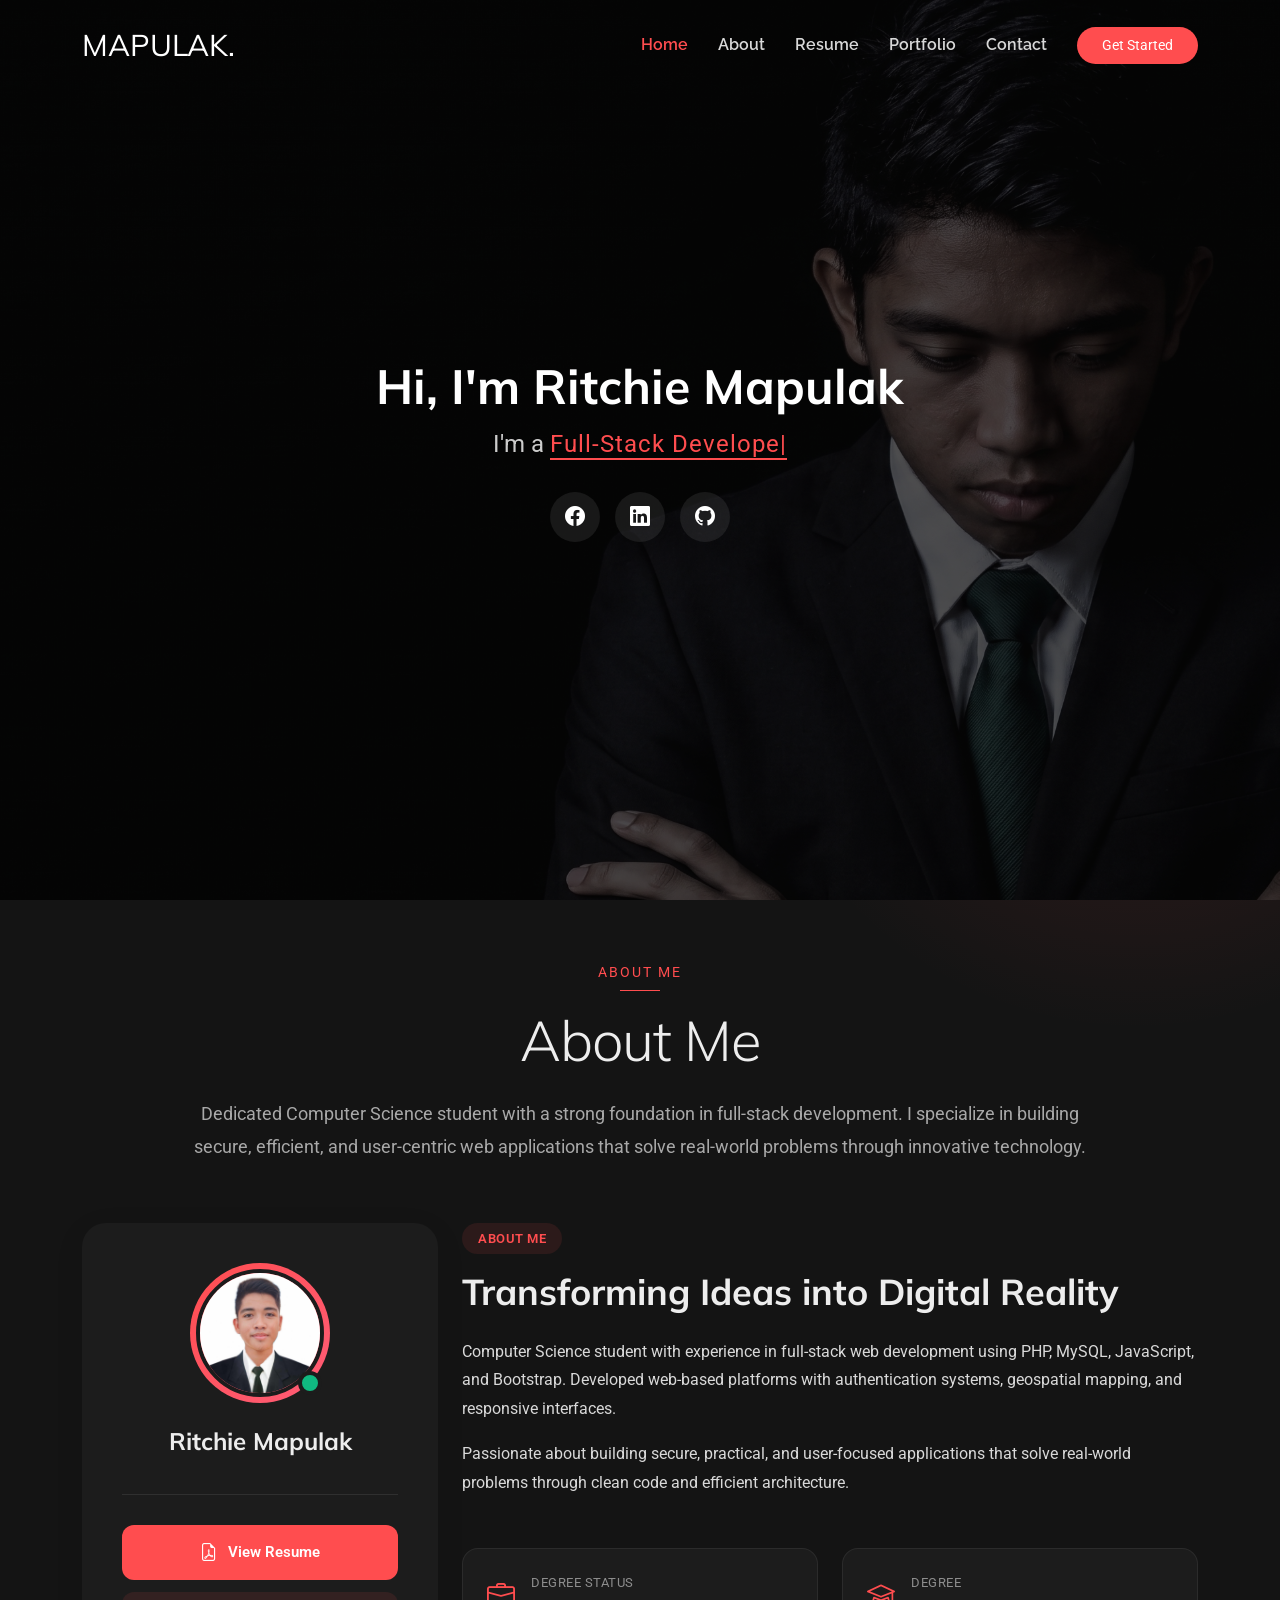
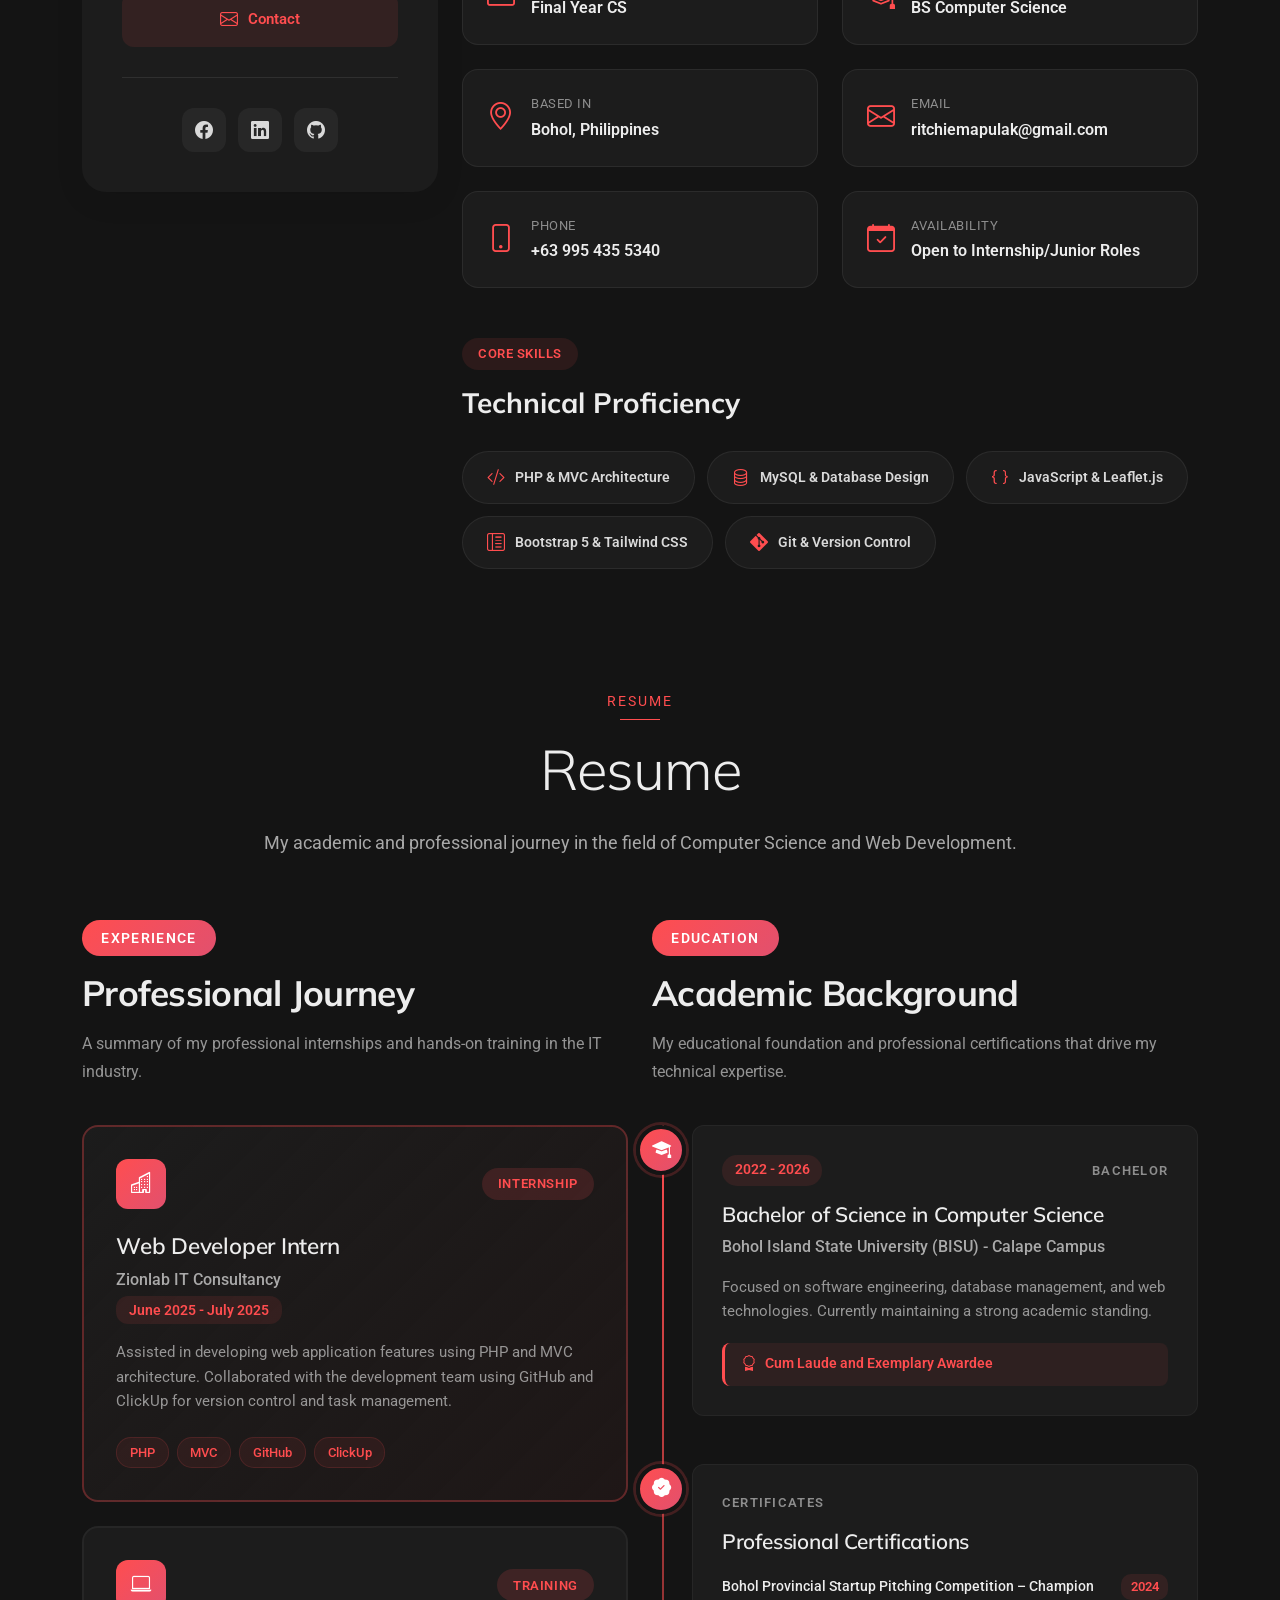
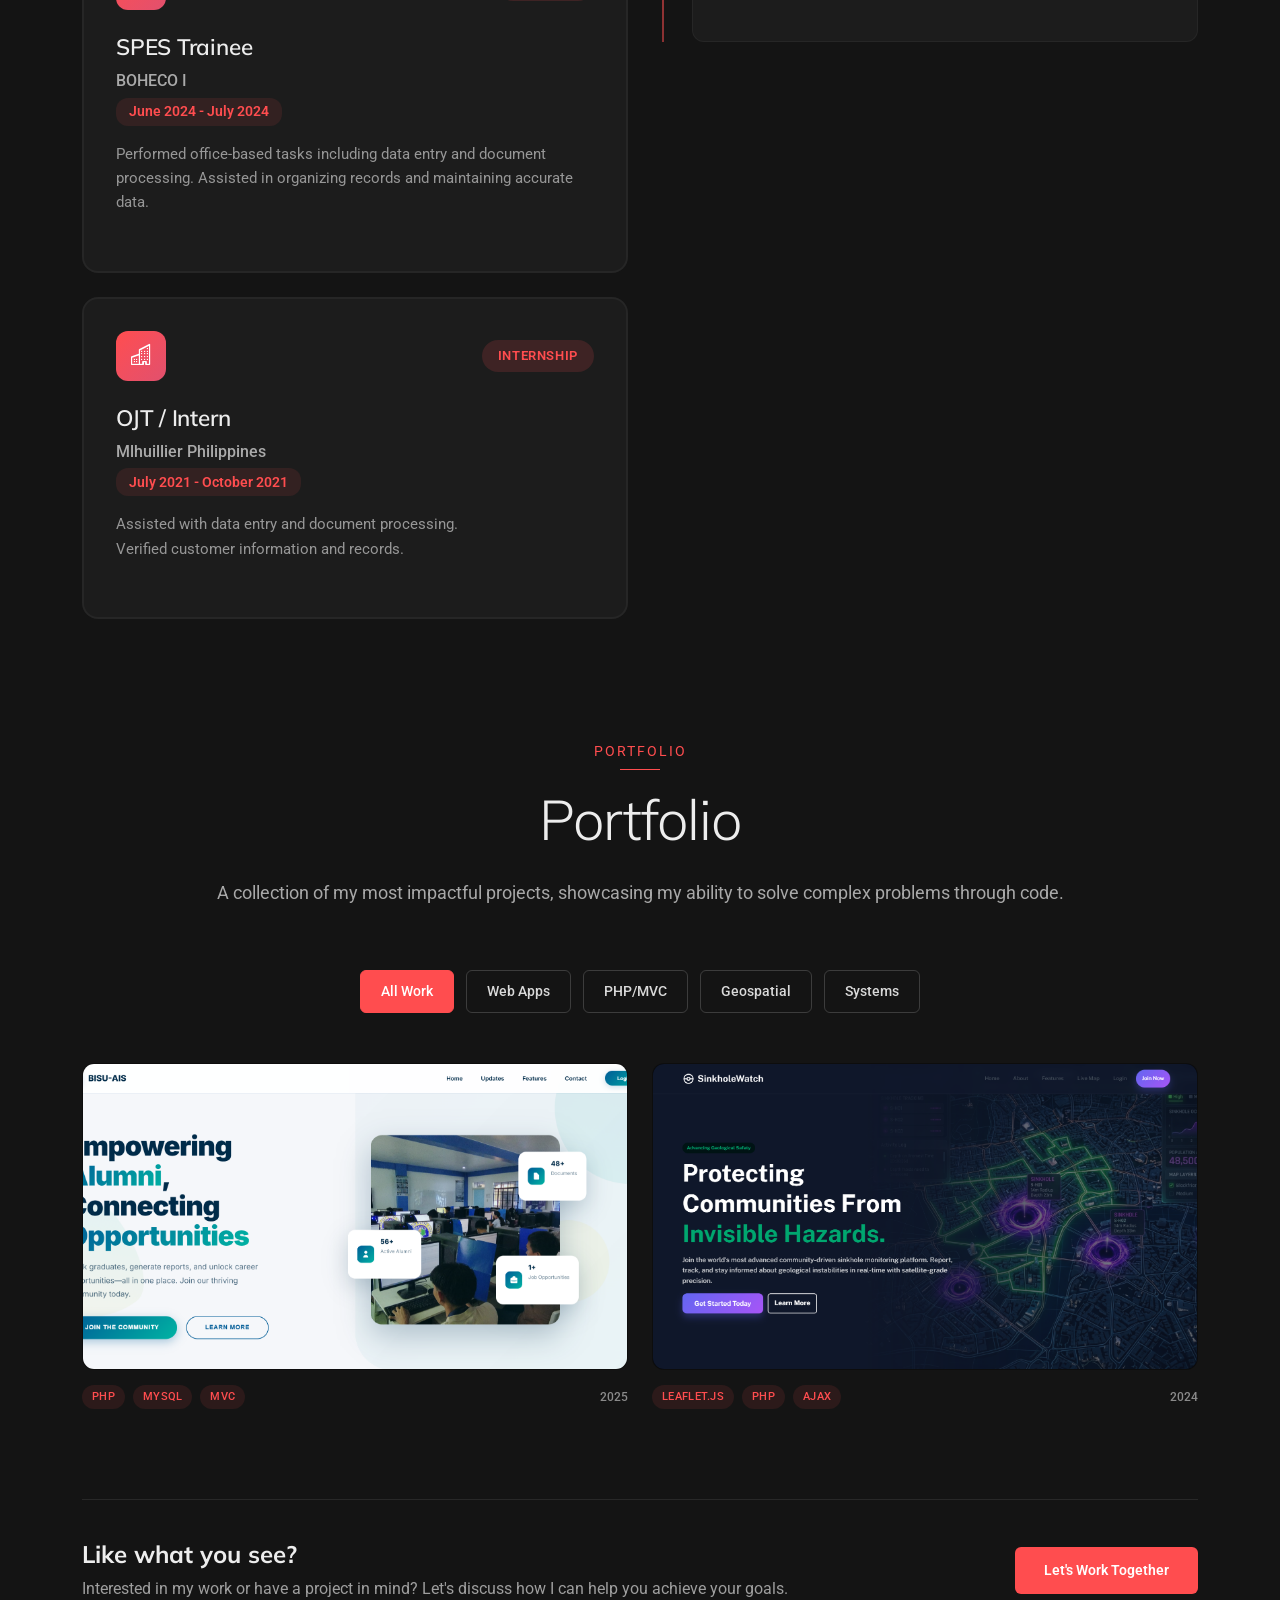
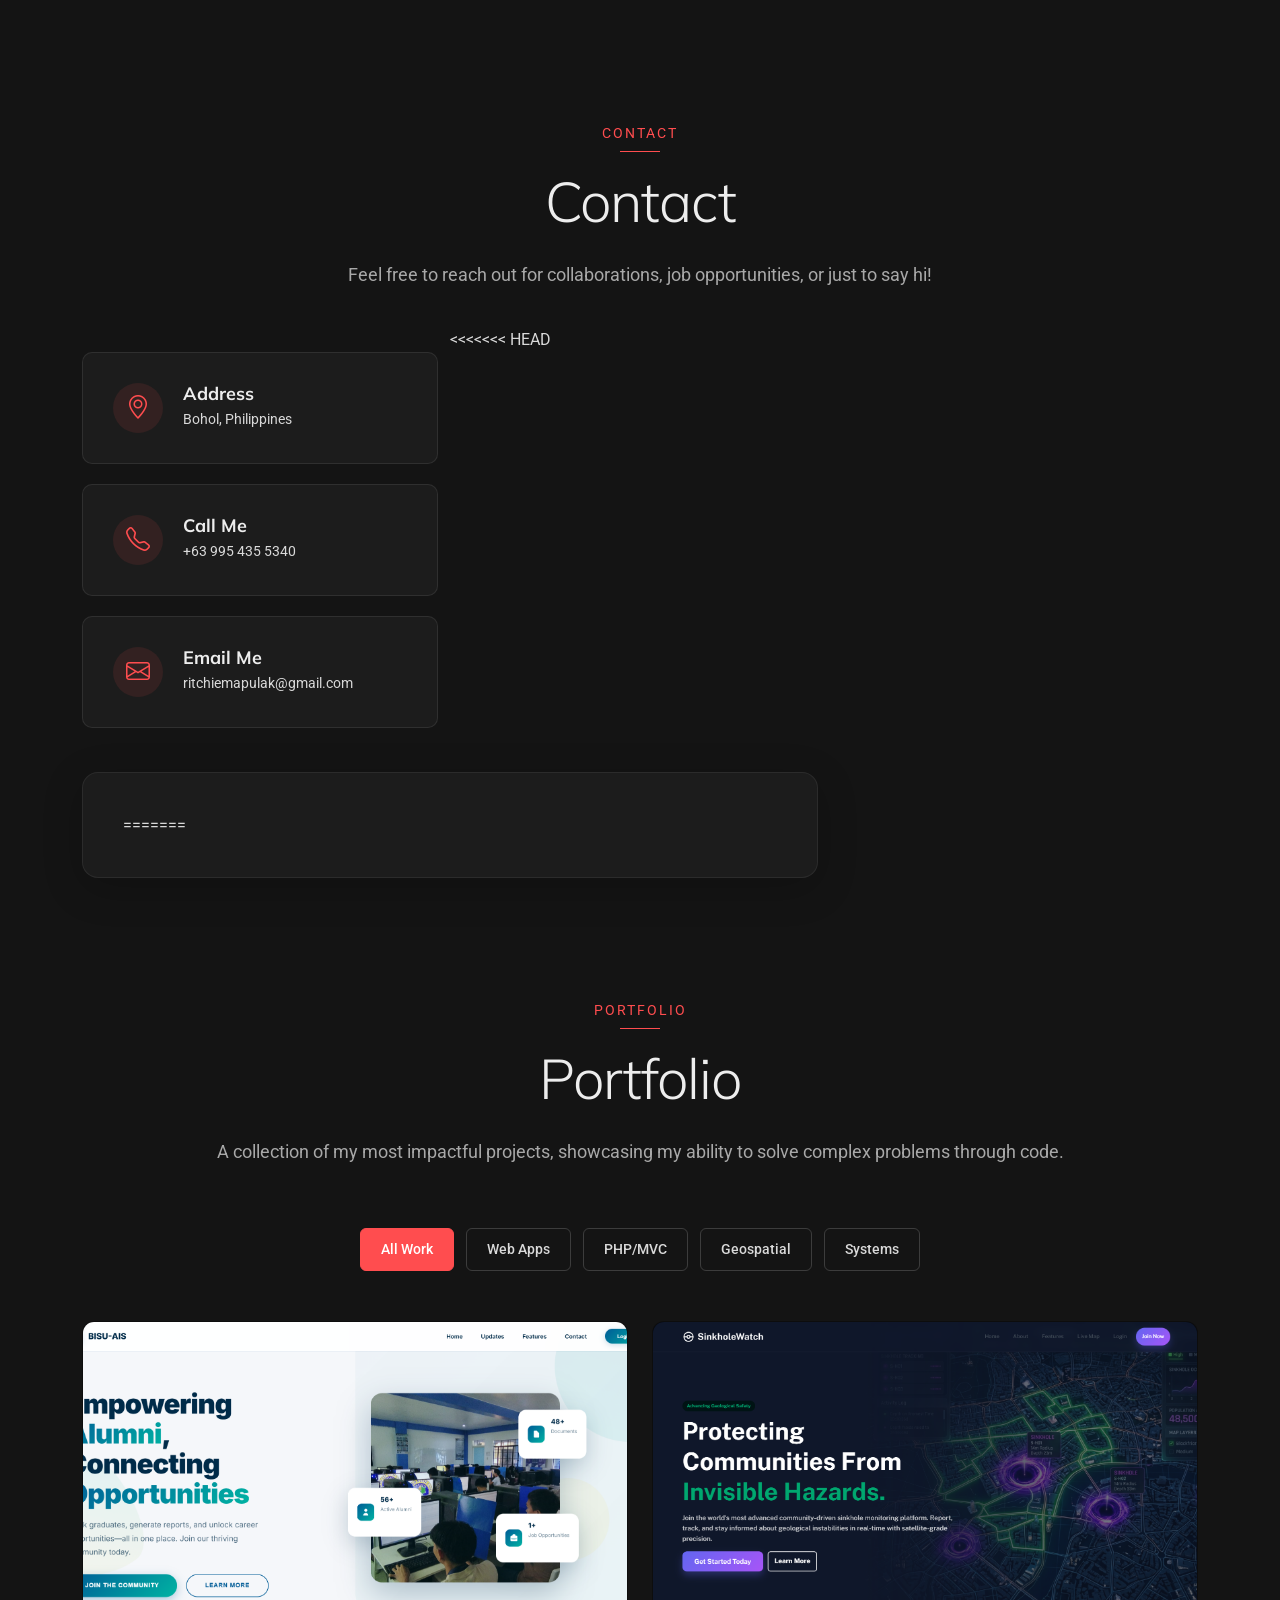
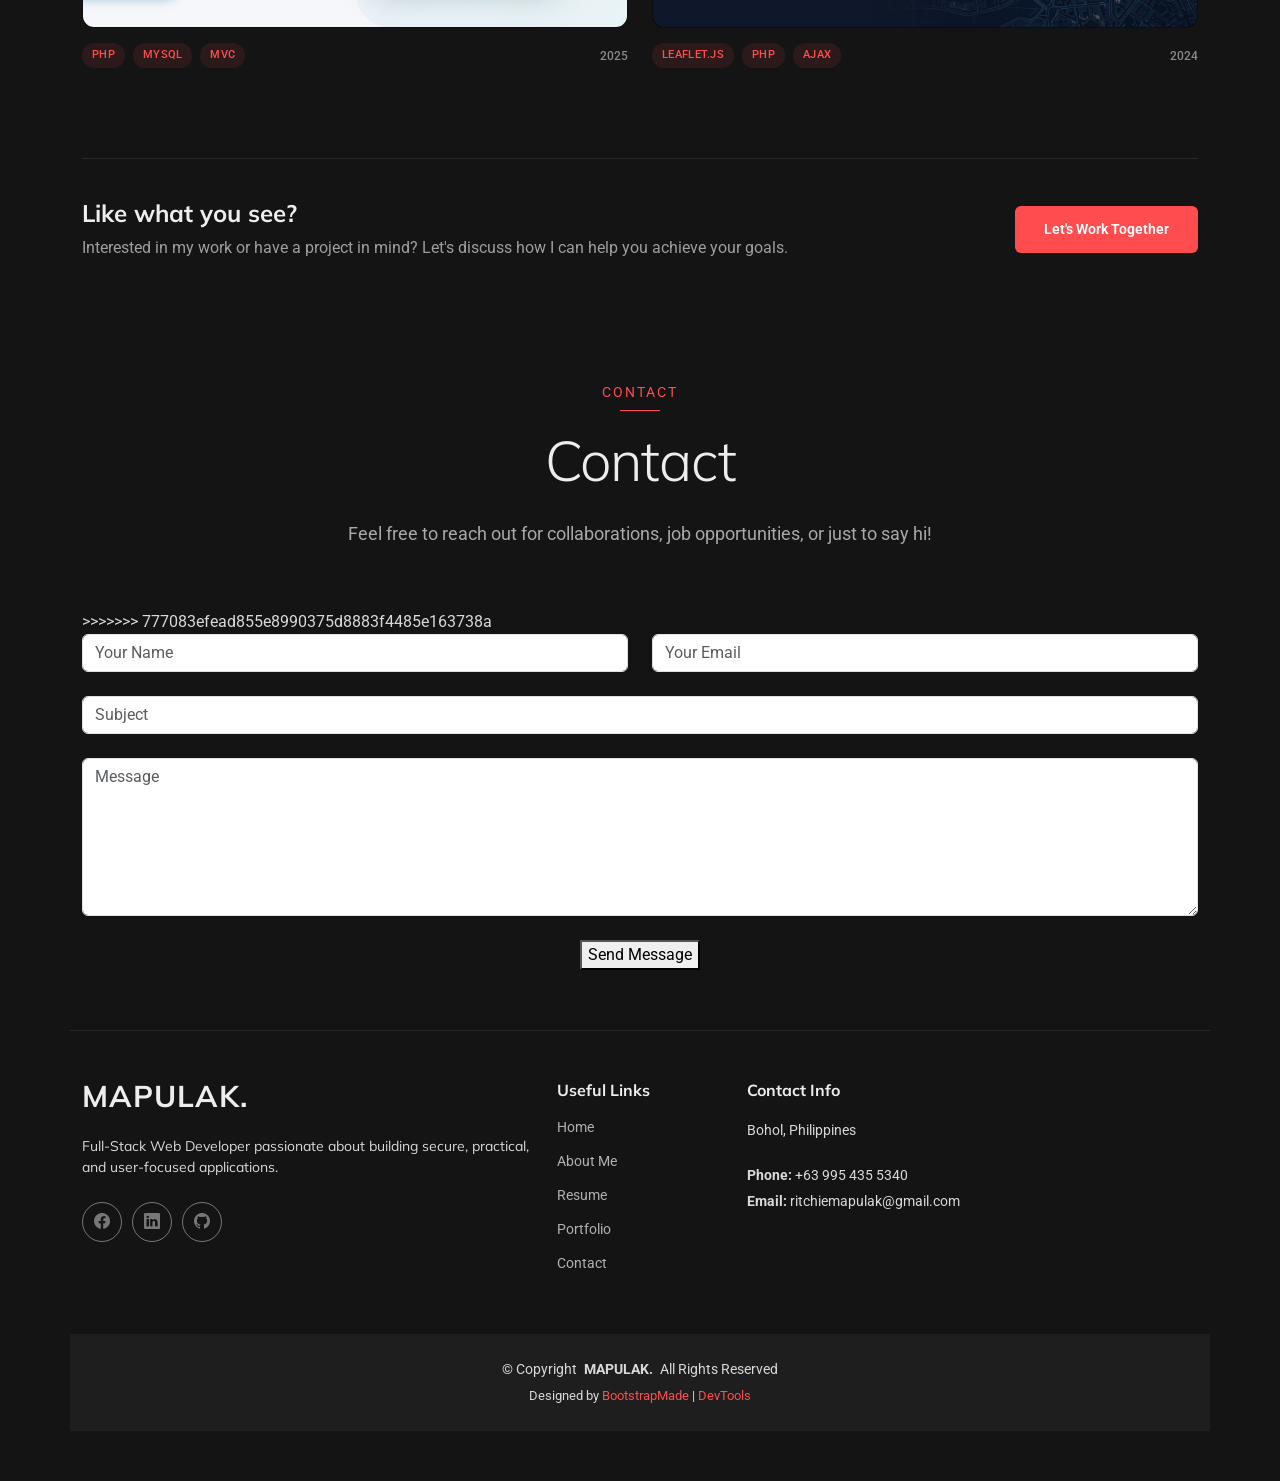
==== commit 809e07bb: "Merge branch 'main' of https://github.com/chichit19/portfolio-mapulak" ====
--- a/index.html
+++ b/index.html
@@ -686,12 +686,143 @@
               </div>
             </div>
 
+<<<<<<< HEAD
             <div class="col-lg-8">
               <form
                 action="https://formspree.io/f/mrejvlpk"
                 method="POST"
                 id="contact-form"
               >
+=======
+        </section><!-- /Resume Section -->
+
+
+
+        <!-- Portfolio Section -->
+        <section id="portfolio" class="portfolio section">
+
+            <!-- Section Title -->
+            <div class="container section-title" data-aos="fade-up">
+                <span class="subtitle">Portfolio</span>
+                <h2>Portfolio</h2>
+                <p>A collection of my most impactful projects, showcasing my ability to solve complex problems through
+                    code.</p>
+            </div><!-- End Section Title -->
+
+            <div class="container" data-aos="fade-up" data-aos-delay="100">
+
+                <div class="isotope-layout" data-default-filter="*" data-layout="masonry" data-sort="original-order">
+                    <ul class="portfolio-filters isotope-filters" data-aos="fade-up" data-aos-delay="200">
+                        <li data-filter="*" class="filter-active">All Work</li>
+                        <li data-filter=".filter-webapp">Web Apps</li>
+                        <li data-filter=".filter-php">PHP/MVC</li>
+                        <li data-filter=".filter-geo">Geospatial</li>
+                        <li data-filter=".filter-system">Systems</li>
+                    </ul>
+
+                    <div class="row gy-4 isotope-container" data-aos="fade-up" data-aos-delay="300">
+                        <div
+                            class="col-lg-6 col-md-6 portfolio-item isotope-item filter-webapp filter-php filter-system">
+                            <div class="portfolio-card">
+                                <div class="portfolio-image-container">
+                                    <img src="assets/img/portfolio/portfolio-1.png" alt="BISU AIS" class="img-fluid"
+                                        loading="lazy">
+                                    <div class="portfolio-overlay">
+                                        <div class="portfolio-info">
+                                            <span class="project-category">Full-Stack Development</span>
+                                            <h4>BISU Alumni Information System</h4>
+                                        </div>
+                                        <div class="portfolio-actions">
+                                            <a href="assets/img/portfolio/portfolio-1.png"
+                                                class="glightbox portfolio-link">
+                                                <i class="bi bi-eye"></i>
+                                            </a>
+                                            <a href="https://bisucalapeais.org" target="_blank"
+                                                class="portfolio-details" title="Live Preview">
+                                                <i class="bi bi-box-arrow-up-right"></i>
+                                            </a>
+                                        </div>
+                                    </div>
+                                </div>
+                                <div class="portfolio-meta">
+                                    <div class="project-tags">
+                                        <span class="tag">PHP</span>
+                                        <span class="tag">MySQL</span>
+                                        <span class="tag">MVC</span>
+                                    </div>
+                                    <div class="project-year">2025</div>
+                                </div>
+                            </div>
+                        </div>
+
+                        <div class="col-lg-6 col-md-6 portfolio-item isotope-item filter-geo filter-webapp">
+                            <div class="portfolio-card">
+                                <div class="portfolio-image-container">
+                                    <img src="assets/img/portfolio/portfolio-2.png" alt="Sinkhole Watch"
+                                        class="img-fluid" loading="lazy">
+                                    <div class="portfolio-overlay">
+                                        <div class="portfolio-info">
+                                            <span class="project-category">Geospatial Platform</span>
+                                            <h4>Sinkhole-Watch</h4>
+                                        </div>
+                                        <div class="portfolio-actions">
+                                            <a href="assets/img/portfolio/portfolio-2.png"
+                                                class="glightbox portfolio-link">
+                                                <i class="bi bi-eye"></i>
+                                            </a>
+                                            <a href="http://sinkholewatch.infinityfreeapp.com" target="_blank"
+                                                class="portfolio-details" title="Live Preview">
+                                                <i class="bi bi-box-arrow-up-right"></i>
+                                            </a>
+                                        </div>
+                                    </div>
+                                </div>
+                                <div class="portfolio-meta">
+                                    <div class="project-tags">
+                                        <span class="tag">Leaflet.js</span>
+                                        <span class="tag">PHP</span>
+                                        <span class="tag">AJAX</span>
+                                    </div>
+                                    <div class="project-year">2024</div>
+                                </div>
+                            </div>
+                        </div>
+
+                        <!-- End Portfolio Items -->
+                    </div>
+
+                </div>
+
+                <div class="portfolio-bottom" data-aos="fade-up" data-aos-delay="400">
+                    <div class="row align-items-center">
+                        <div class="col-lg-8">
+                            <h3>Like what you see?</h3>
+                            <p>Interested in my work or have a project in mind? Let's discuss how I can help you achieve
+                                your goals.</p>
+                        </div>
+                        <div class="col-lg-4 text-lg-end">
+                            <a href="#contact" class="btn btn-accent">Let's Work Together</a>
+                        </div>
+                    </div>
+                </div>
+
+            </div>
+
+        </section><!-- /Portfolio Section -->
+
+        <!-- Contact Section -->
+        <section id="contact" class="contact section">
+
+            <!-- Section Title -->
+            <div class="container section-title" data-aos="fade-up">
+                <span class="subtitle">Contact</span>
+                <h2>Contact</h2>
+                <p>Feel free to reach out for collaborations, job opportunities, or just to say hi!</p>
+            </div><!-- End Section Title -->
+
+            <div class="container">
+
+>>>>>>> 777083efead855e8990375d8883f4485e163738a
                 <div class="row gy-4">
                   <div class="col-md-6">
                     <input
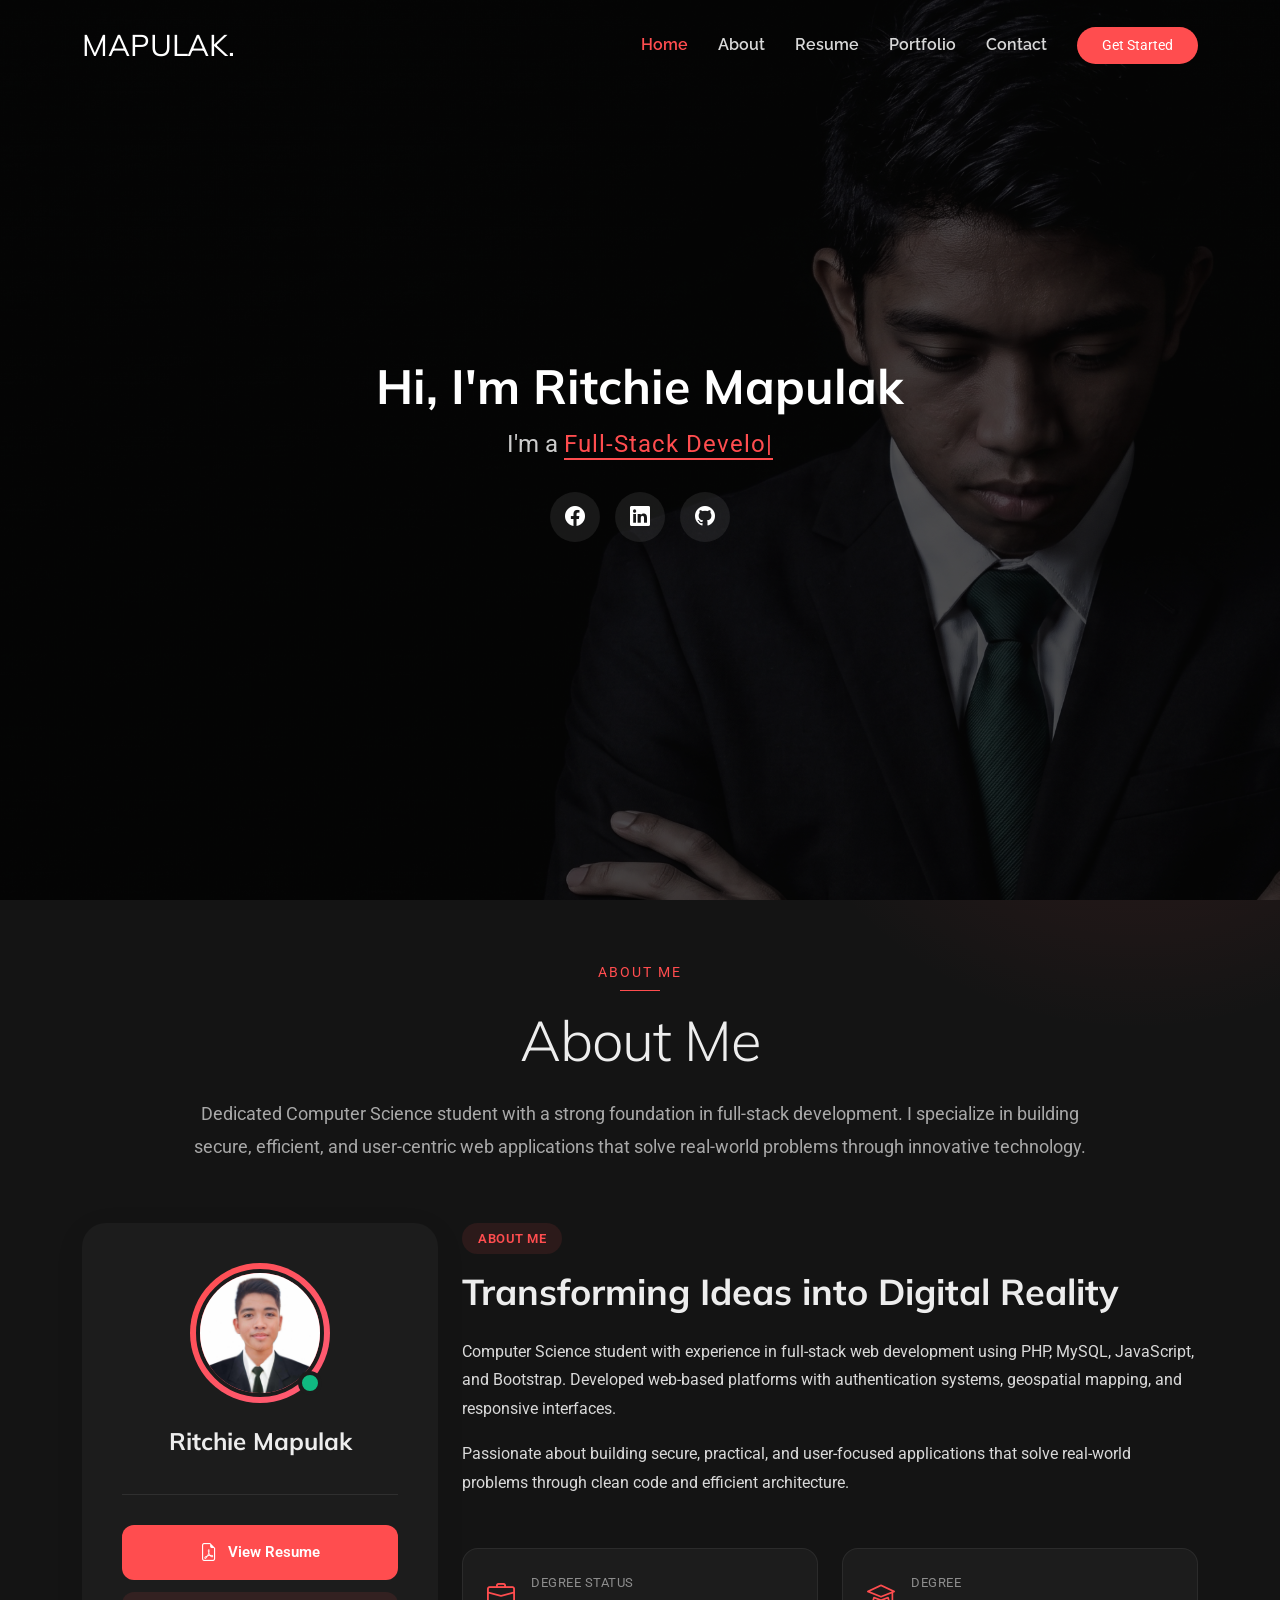
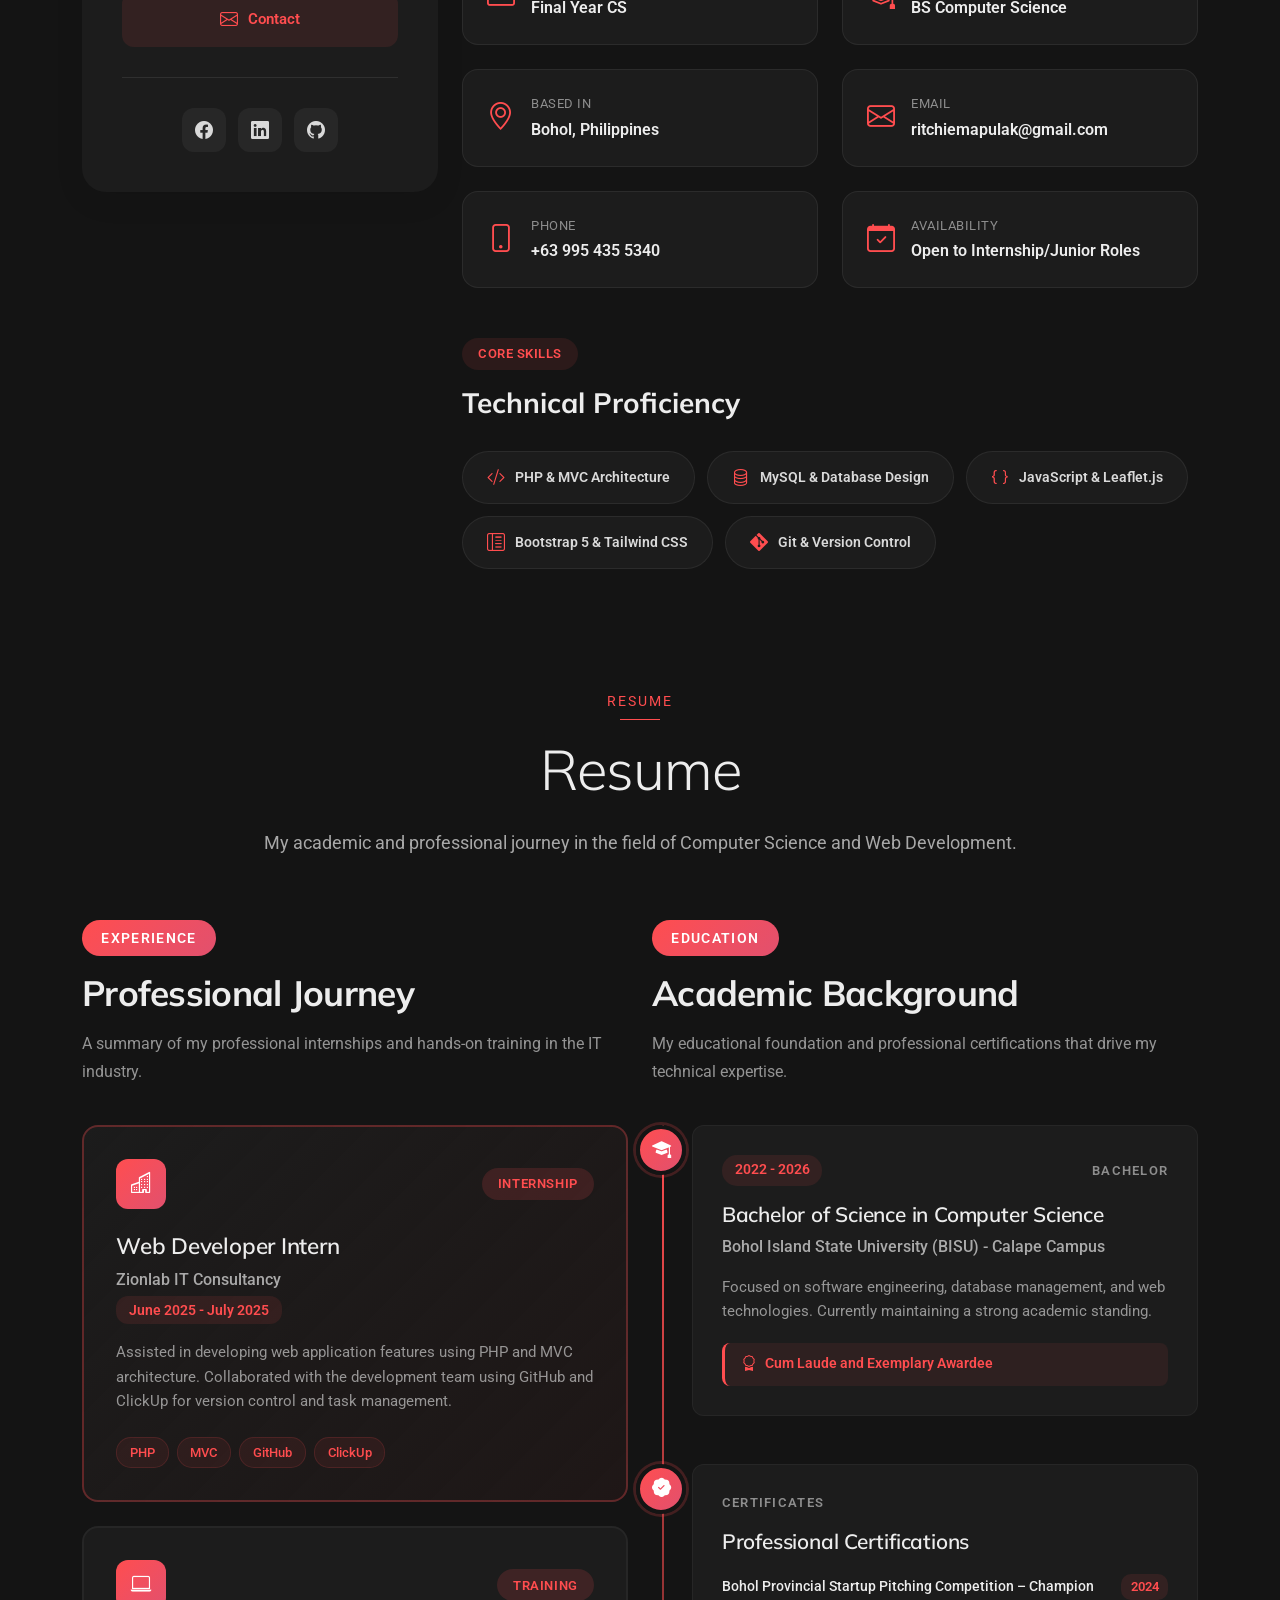
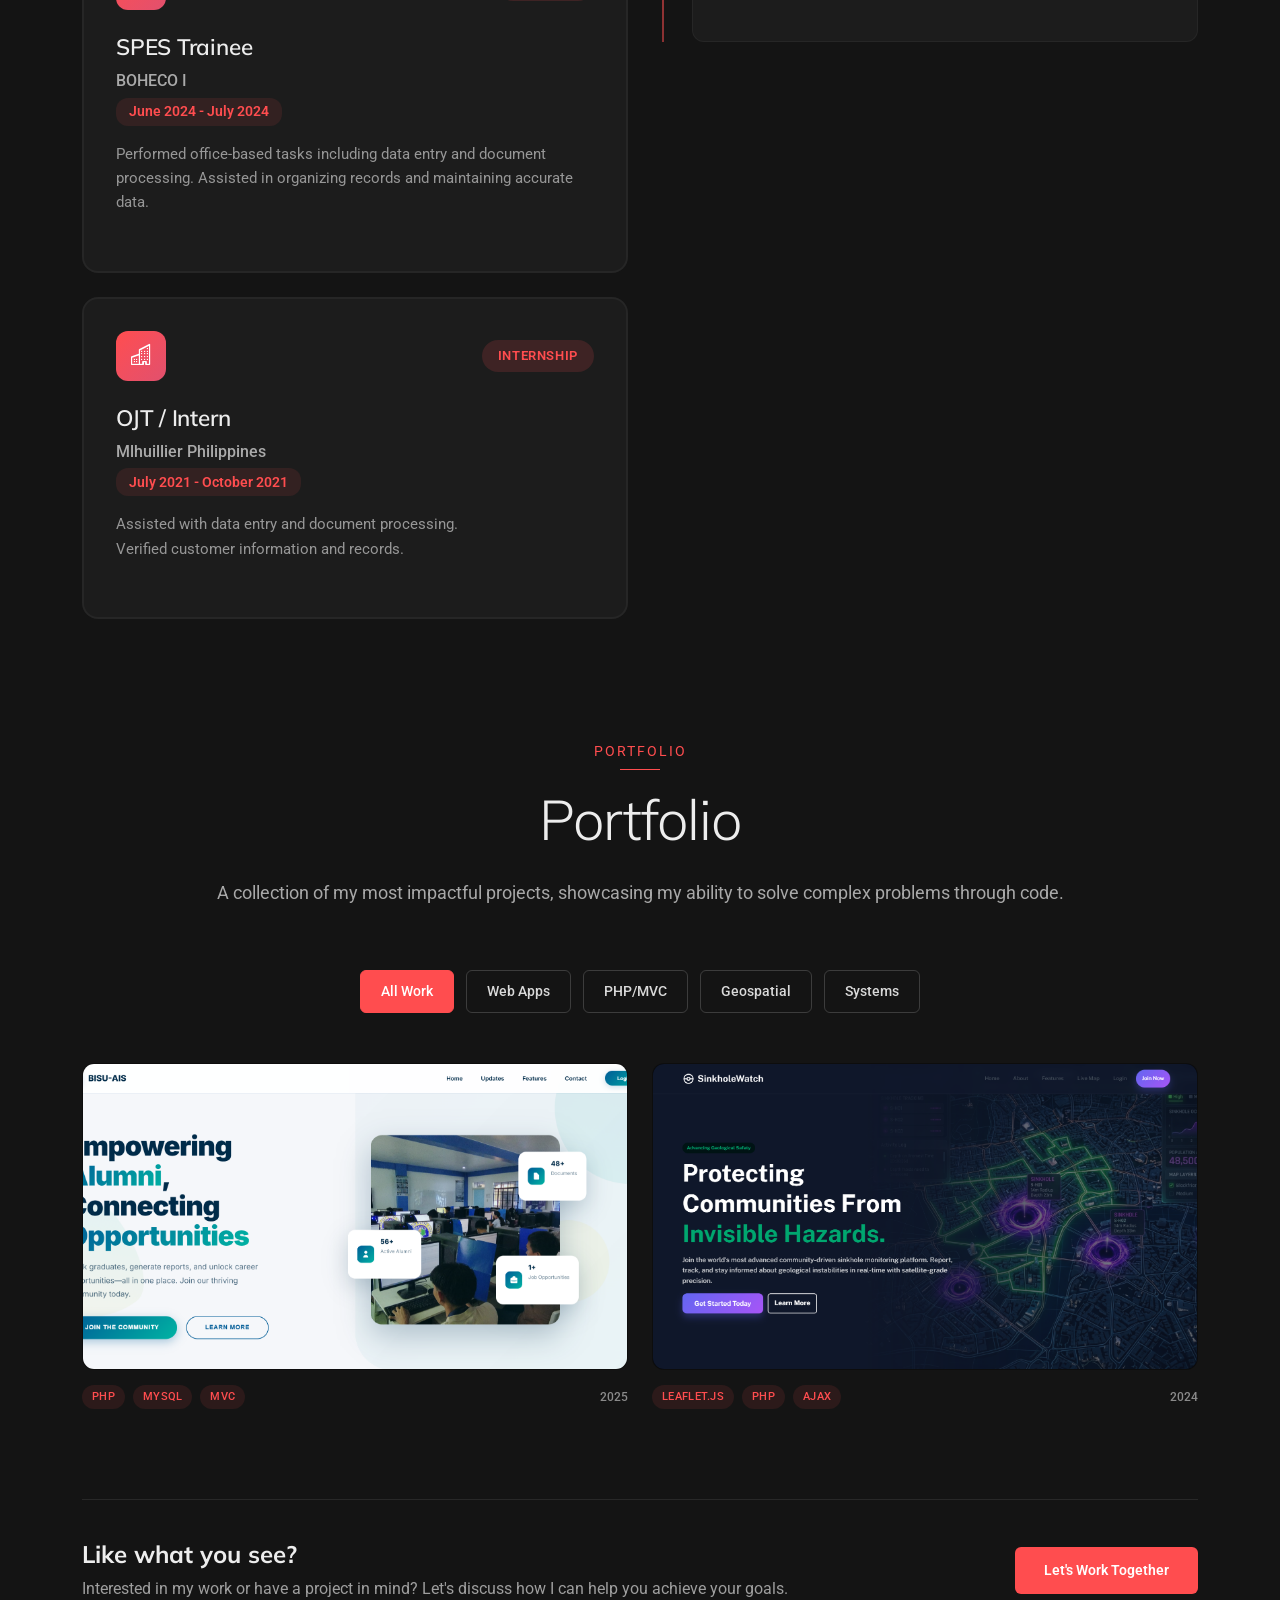
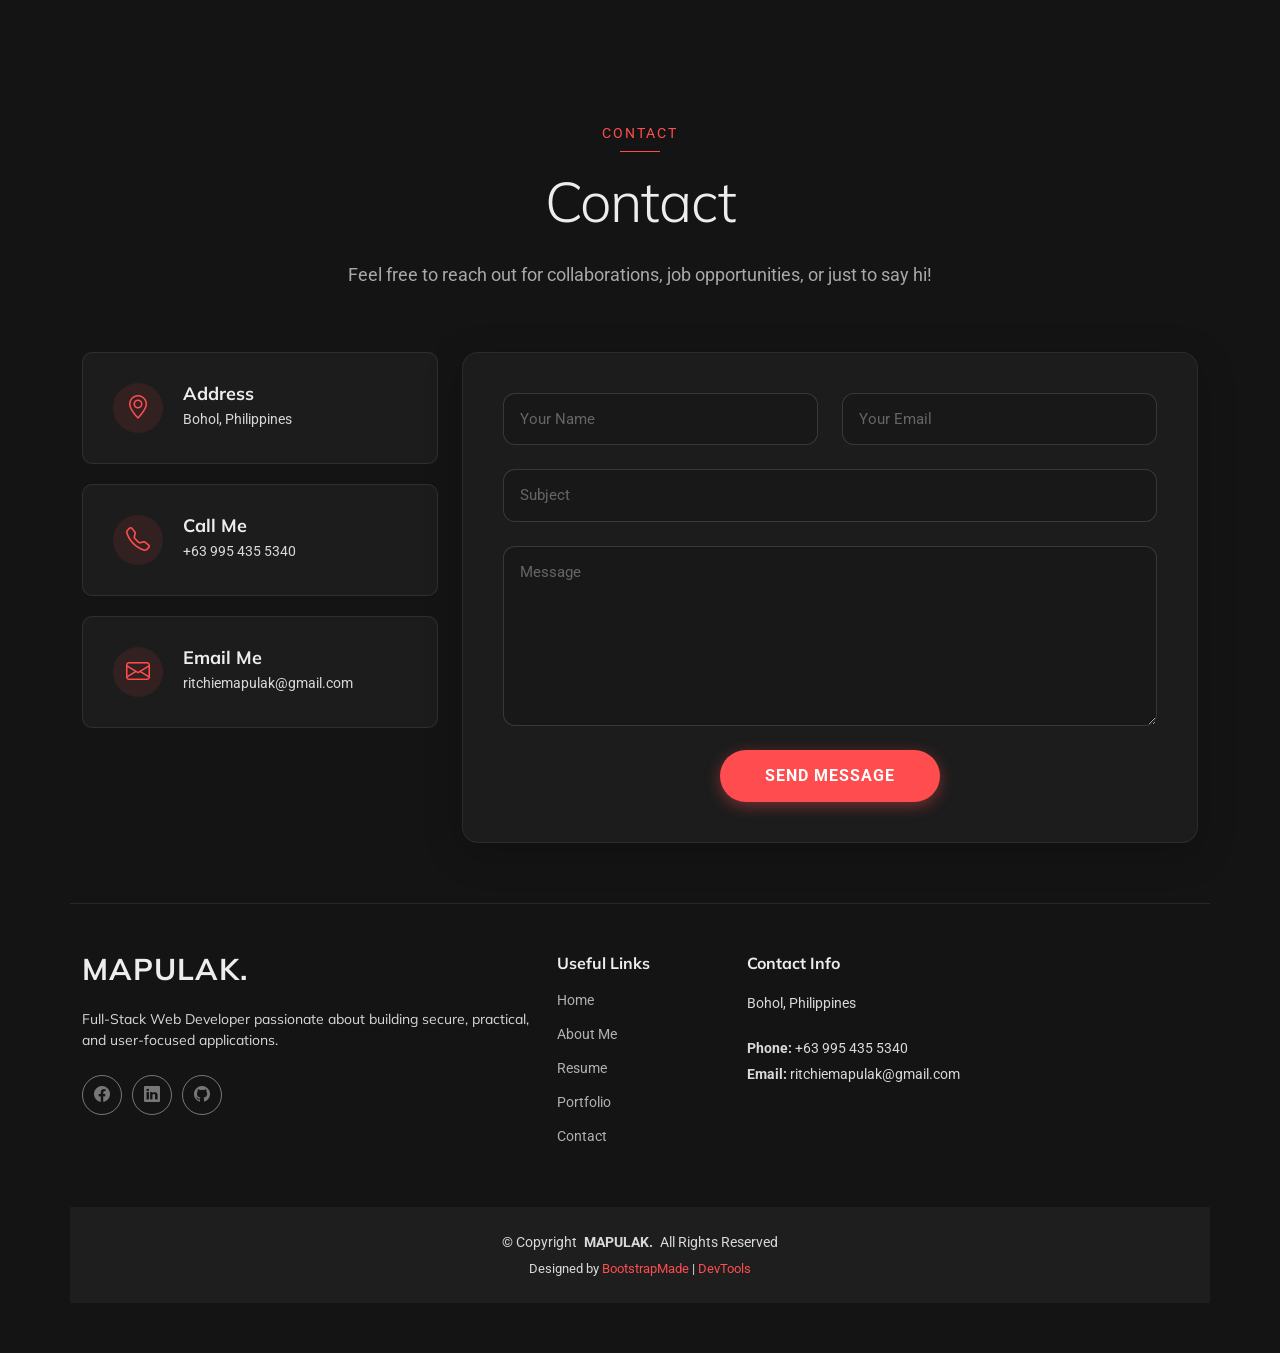
==== commit 78663ee5: "Fix conflict markers" ====
--- a/index.html
+++ b/index.html
@@ -686,143 +686,12 @@
               </div>
             </div>
 
-<<<<<<< HEAD
             <div class="col-lg-8">
               <form
                 action="https://formspree.io/f/mrejvlpk"
                 method="POST"
                 id="contact-form"
               >
-=======
-        </section><!-- /Resume Section -->
-
-
-
-        <!-- Portfolio Section -->
-        <section id="portfolio" class="portfolio section">
-
-            <!-- Section Title -->
-            <div class="container section-title" data-aos="fade-up">
-                <span class="subtitle">Portfolio</span>
-                <h2>Portfolio</h2>
-                <p>A collection of my most impactful projects, showcasing my ability to solve complex problems through
-                    code.</p>
-            </div><!-- End Section Title -->
-
-            <div class="container" data-aos="fade-up" data-aos-delay="100">
-
-                <div class="isotope-layout" data-default-filter="*" data-layout="masonry" data-sort="original-order">
-                    <ul class="portfolio-filters isotope-filters" data-aos="fade-up" data-aos-delay="200">
-                        <li data-filter="*" class="filter-active">All Work</li>
-                        <li data-filter=".filter-webapp">Web Apps</li>
-                        <li data-filter=".filter-php">PHP/MVC</li>
-                        <li data-filter=".filter-geo">Geospatial</li>
-                        <li data-filter=".filter-system">Systems</li>
-                    </ul>
-
-                    <div class="row gy-4 isotope-container" data-aos="fade-up" data-aos-delay="300">
-                        <div
-                            class="col-lg-6 col-md-6 portfolio-item isotope-item filter-webapp filter-php filter-system">
-                            <div class="portfolio-card">
-                                <div class="portfolio-image-container">
-                                    <img src="assets/img/portfolio/portfolio-1.png" alt="BISU AIS" class="img-fluid"
-                                        loading="lazy">
-                                    <div class="portfolio-overlay">
-                                        <div class="portfolio-info">
-                                            <span class="project-category">Full-Stack Development</span>
-                                            <h4>BISU Alumni Information System</h4>
-                                        </div>
-                                        <div class="portfolio-actions">
-                                            <a href="assets/img/portfolio/portfolio-1.png"
-                                                class="glightbox portfolio-link">
-                                                <i class="bi bi-eye"></i>
-                                            </a>
-                                            <a href="https://bisucalapeais.org" target="_blank"
-                                                class="portfolio-details" title="Live Preview">
-                                                <i class="bi bi-box-arrow-up-right"></i>
-                                            </a>
-                                        </div>
-                                    </div>
-                                </div>
-                                <div class="portfolio-meta">
-                                    <div class="project-tags">
-                                        <span class="tag">PHP</span>
-                                        <span class="tag">MySQL</span>
-                                        <span class="tag">MVC</span>
-                                    </div>
-                                    <div class="project-year">2025</div>
-                                </div>
-                            </div>
-                        </div>
-
-                        <div class="col-lg-6 col-md-6 portfolio-item isotope-item filter-geo filter-webapp">
-                            <div class="portfolio-card">
-                                <div class="portfolio-image-container">
-                                    <img src="assets/img/portfolio/portfolio-2.png" alt="Sinkhole Watch"
-                                        class="img-fluid" loading="lazy">
-                                    <div class="portfolio-overlay">
-                                        <div class="portfolio-info">
-                                            <span class="project-category">Geospatial Platform</span>
-                                            <h4>Sinkhole-Watch</h4>
-                                        </div>
-                                        <div class="portfolio-actions">
-                                            <a href="assets/img/portfolio/portfolio-2.png"
-                                                class="glightbox portfolio-link">
-                                                <i class="bi bi-eye"></i>
-                                            </a>
-                                            <a href="http://sinkholewatch.infinityfreeapp.com" target="_blank"
-                                                class="portfolio-details" title="Live Preview">
-                                                <i class="bi bi-box-arrow-up-right"></i>
-                                            </a>
-                                        </div>
-                                    </div>
-                                </div>
-                                <div class="portfolio-meta">
-                                    <div class="project-tags">
-                                        <span class="tag">Leaflet.js</span>
-                                        <span class="tag">PHP</span>
-                                        <span class="tag">AJAX</span>
-                                    </div>
-                                    <div class="project-year">2024</div>
-                                </div>
-                            </div>
-                        </div>
-
-                        <!-- End Portfolio Items -->
-                    </div>
-
-                </div>
-
-                <div class="portfolio-bottom" data-aos="fade-up" data-aos-delay="400">
-                    <div class="row align-items-center">
-                        <div class="col-lg-8">
-                            <h3>Like what you see?</h3>
-                            <p>Interested in my work or have a project in mind? Let's discuss how I can help you achieve
-                                your goals.</p>
-                        </div>
-                        <div class="col-lg-4 text-lg-end">
-                            <a href="#contact" class="btn btn-accent">Let's Work Together</a>
-                        </div>
-                    </div>
-                </div>
-
-            </div>
-
-        </section><!-- /Portfolio Section -->
-
-        <!-- Contact Section -->
-        <section id="contact" class="contact section">
-
-            <!-- Section Title -->
-            <div class="container section-title" data-aos="fade-up">
-                <span class="subtitle">Contact</span>
-                <h2>Contact</h2>
-                <p>Feel free to reach out for collaborations, job opportunities, or just to say hi!</p>
-            </div><!-- End Section Title -->
-
-            <div class="container">
-
->>>>>>> 777083efead855e8990375d8883f4485e163738a
                 <div class="row gy-4">
                   <div class="col-md-6">
                     <input
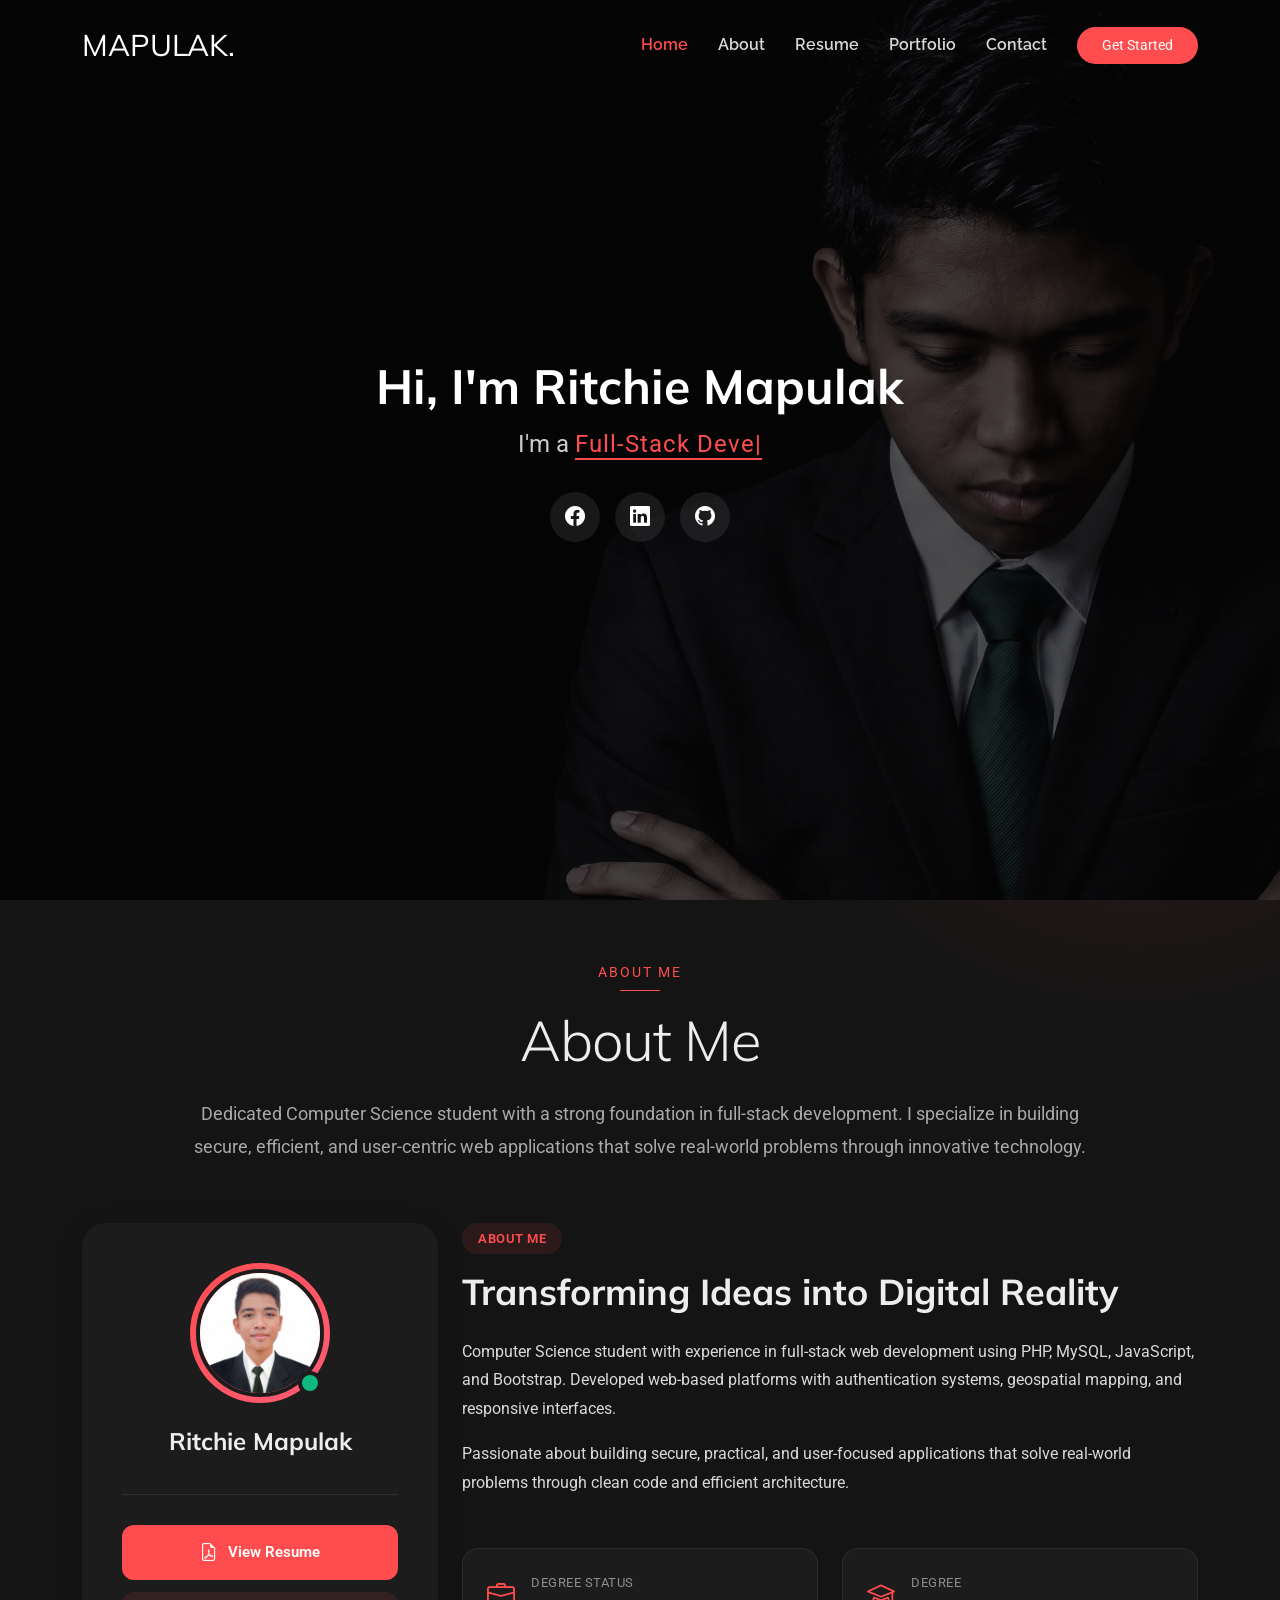
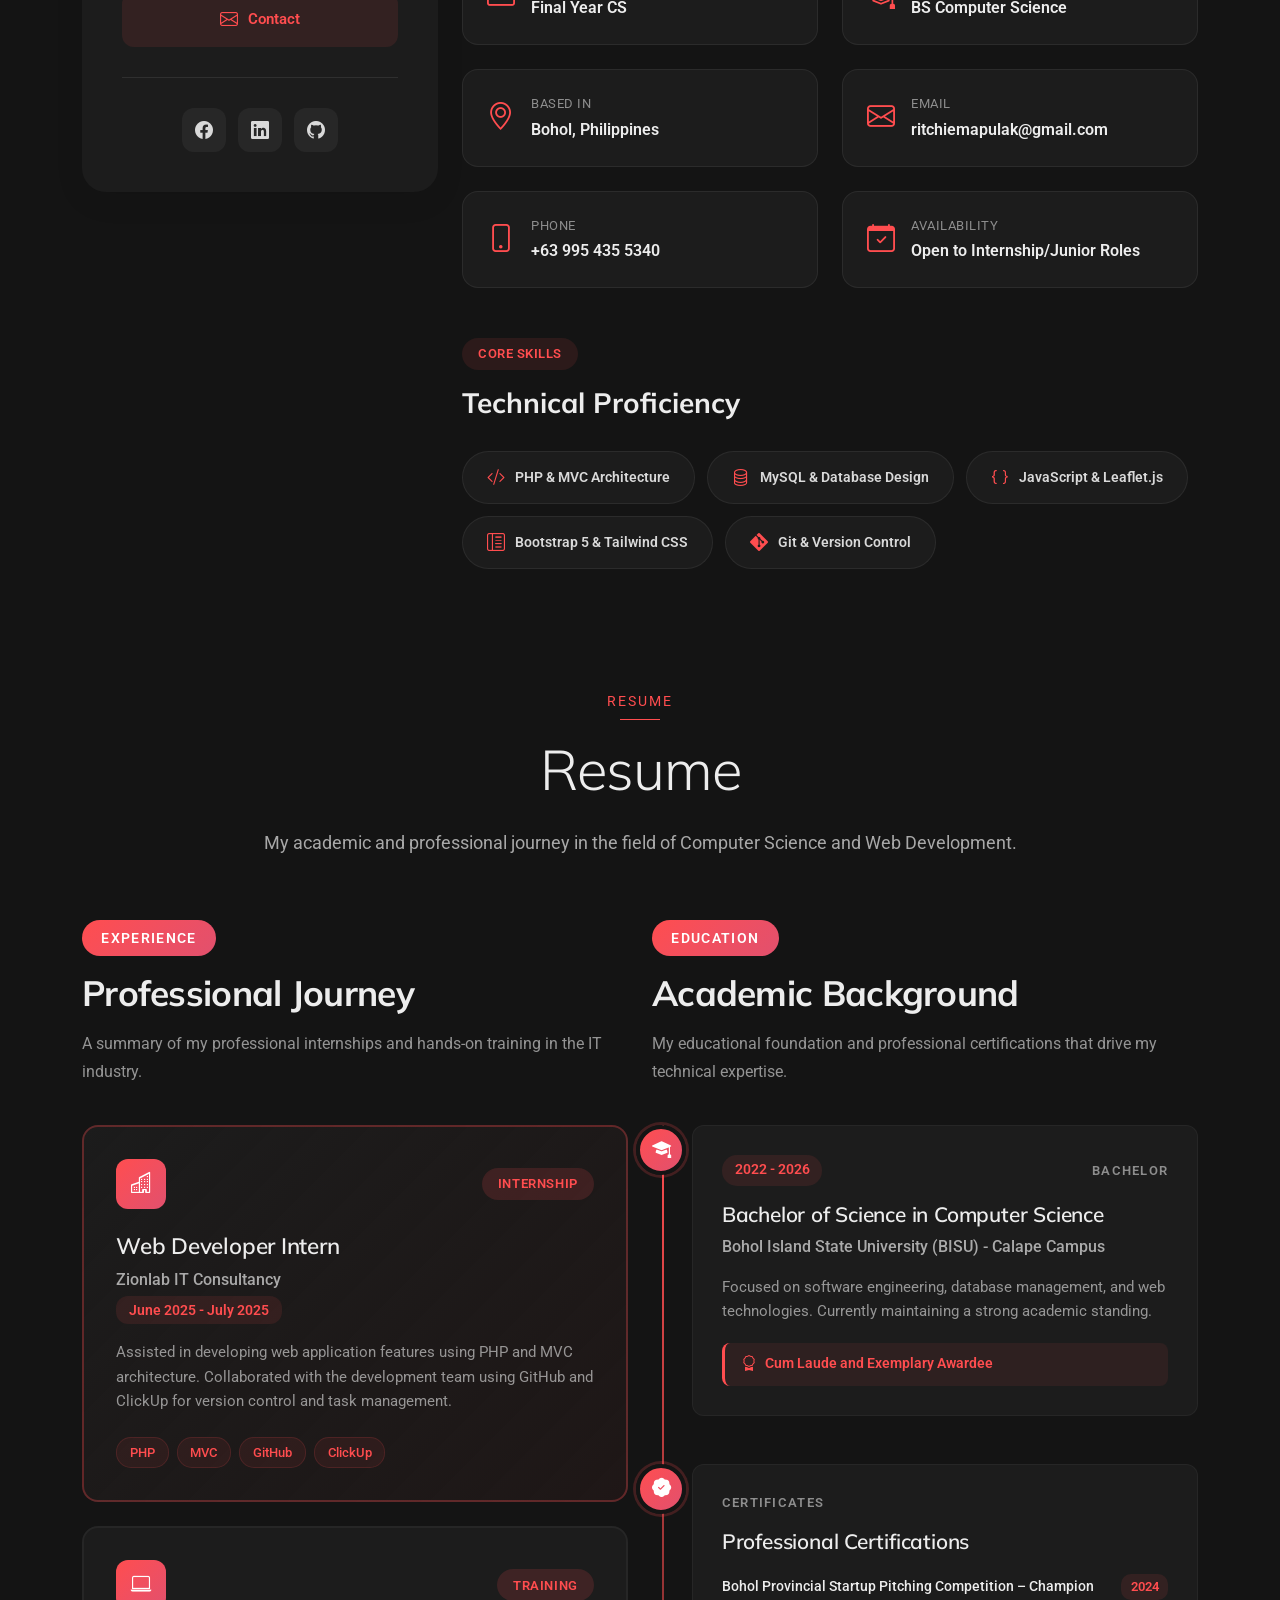
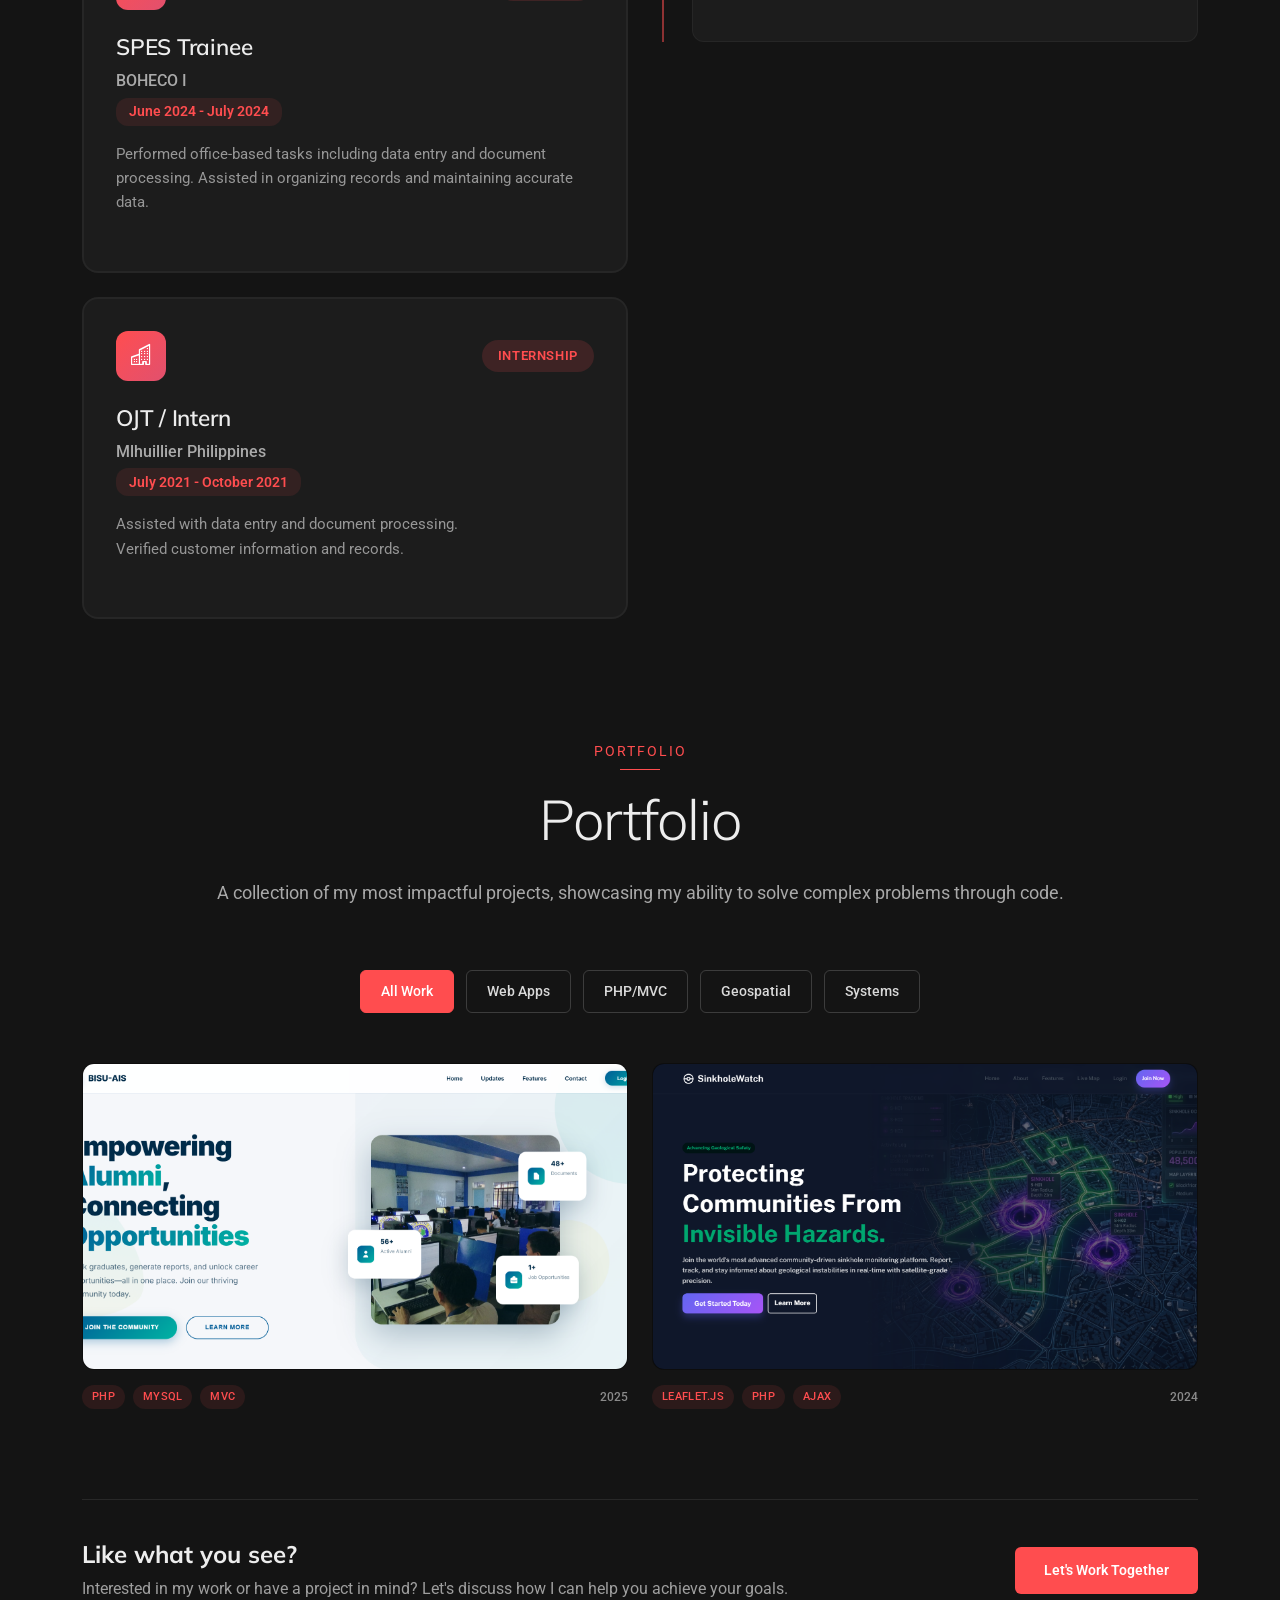
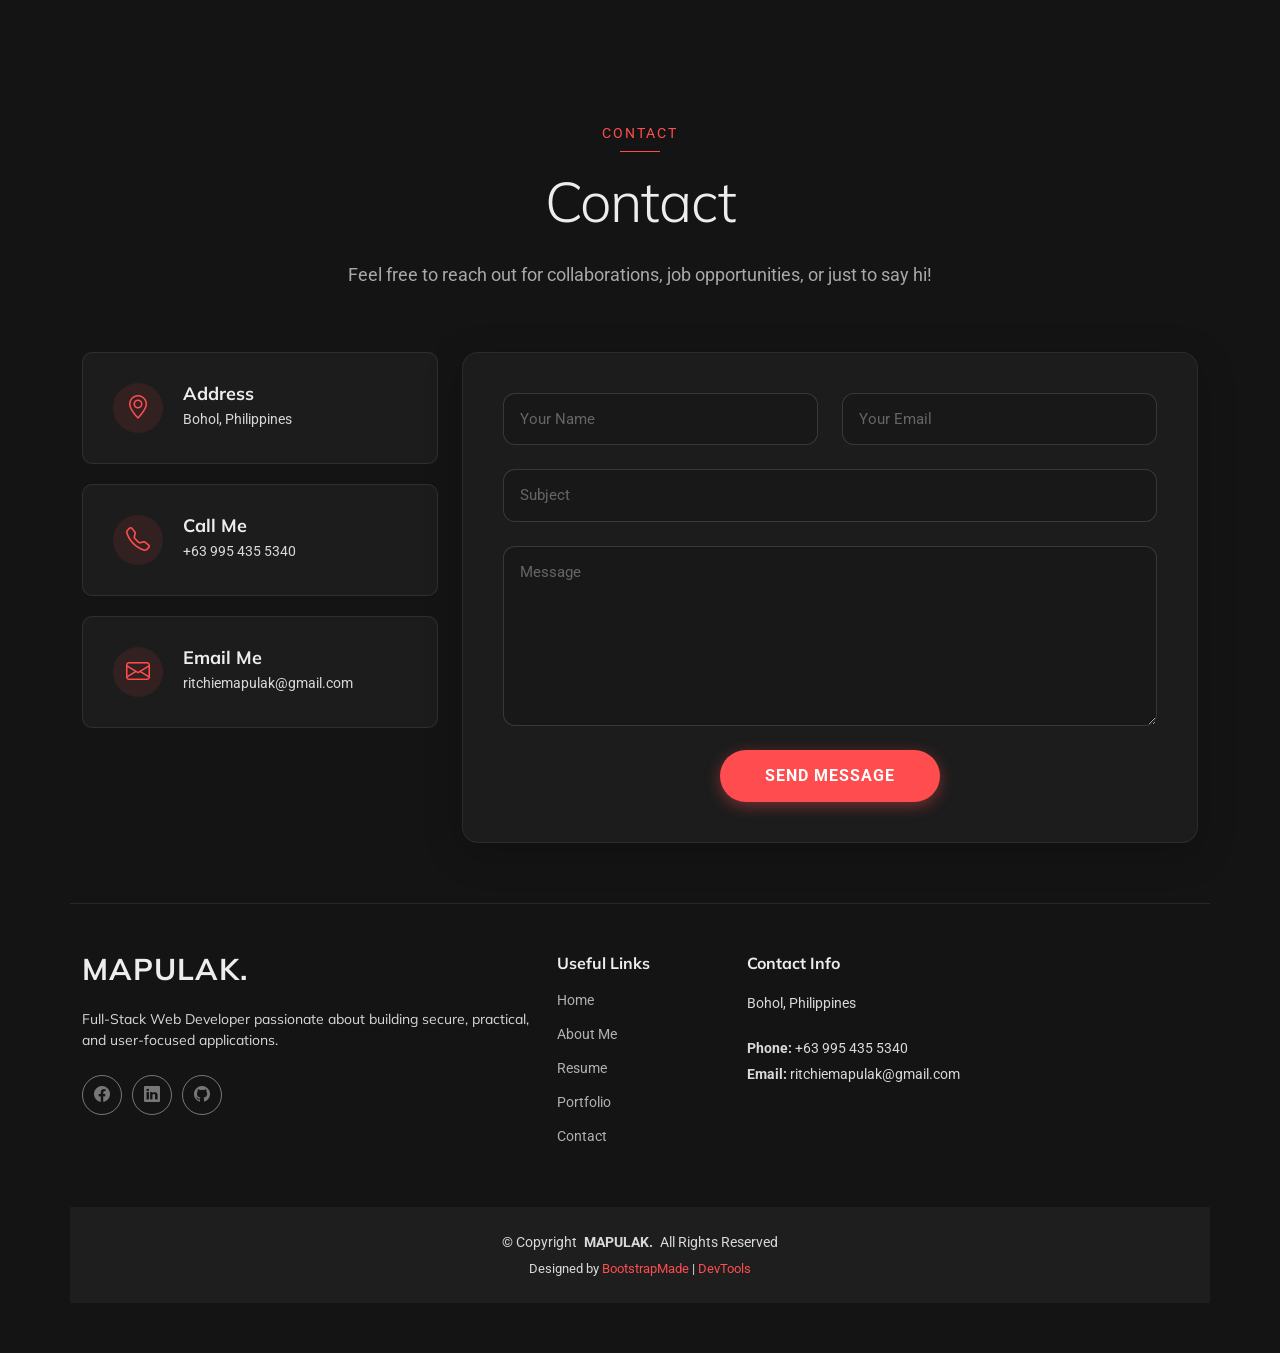
==== commit 4f0750b7: "Add target='_blank' to social media links Updated social media links to open in a new tab." ====
--- a/index.html
+++ b/index.html
@@ -96,13 +96,13 @@
                 ><span class="typed-cursor" aria-hidden="true"></span>
               </p>
               <div class="social-links">
-                <a href="https://www.facebook.com/ritchie.mapulak.2025"
+                <a href="https://www.facebook.com/ritchie.mapulak.2025" target="_blank"
                   ><i class="bi bi-facebook"></i
                 ></a>
-                <a href="https://www.linkedin.com/in/ritchie-mapulak-37940237b"
+                <a href="https://www.linkedin.com/in/ritchie-mapulak-37940237b" target="_blank"
                   ><i class="bi bi-linkedin"></i
                 ></a>
-                <a href="https://github.com/chichit19"
+                <a href="https://github.com/chichit19" target="_blank"
                   ><i class="bi bi-github"></i
                 ></a>
               </div>
@@ -156,14 +156,14 @@
                 </div>
 
                 <div class="social-connect">
-                  <a href="https://www.facebook.com/ritchie.mapulak.2025"
+                  <a href="https://www.facebook.com/ritchie.mapulak.2025" target="_blank"
                     ><i class="bi bi-facebook"></i
                   ></a>
                   <a
-                    href="https://www.linkedin.com/in/ritchie-mapulak-37940237b"
+                    href="https://www.linkedin.com/in/ritchie-mapulak-37940237b" target="_blank"
                     ><i class="bi bi-linkedin"></i
                   ></a>
-                  <a href="https://github.com/chichit19"
+                  <a href="https://github.com/chichit19" target="_blank"
                     ><i class="bi bi-github"></i
                   ></a>
                 </div>
@@ -821,13 +821,13 @@
               practical, and user-focused applications.
             </p>
             <div class="social-links d-flex mt-4">
-              <a href="https://www.facebook.com/ritchie.mapulak.2025"
+              <a href="https://www.facebook.com/ritchie.mapulak.2025" target="_blank"
                 ><i class="bi bi-facebook"></i
               ></a>
-              <a href="https://www.linkedin.com/in/ritchie-mapulak-37940237b"
+              <a href="https://www.linkedin.com/in/ritchie-mapulak-37940237b" target="_blank"
                 ><i class="bi bi-linkedin"></i
               ></a>
-              <a href="https://github.com/chichit19"
+              <a href="https://github.com/chichit19" target="_blank"
                 ><i class="bi bi-github"></i
               ></a>
             </div>
